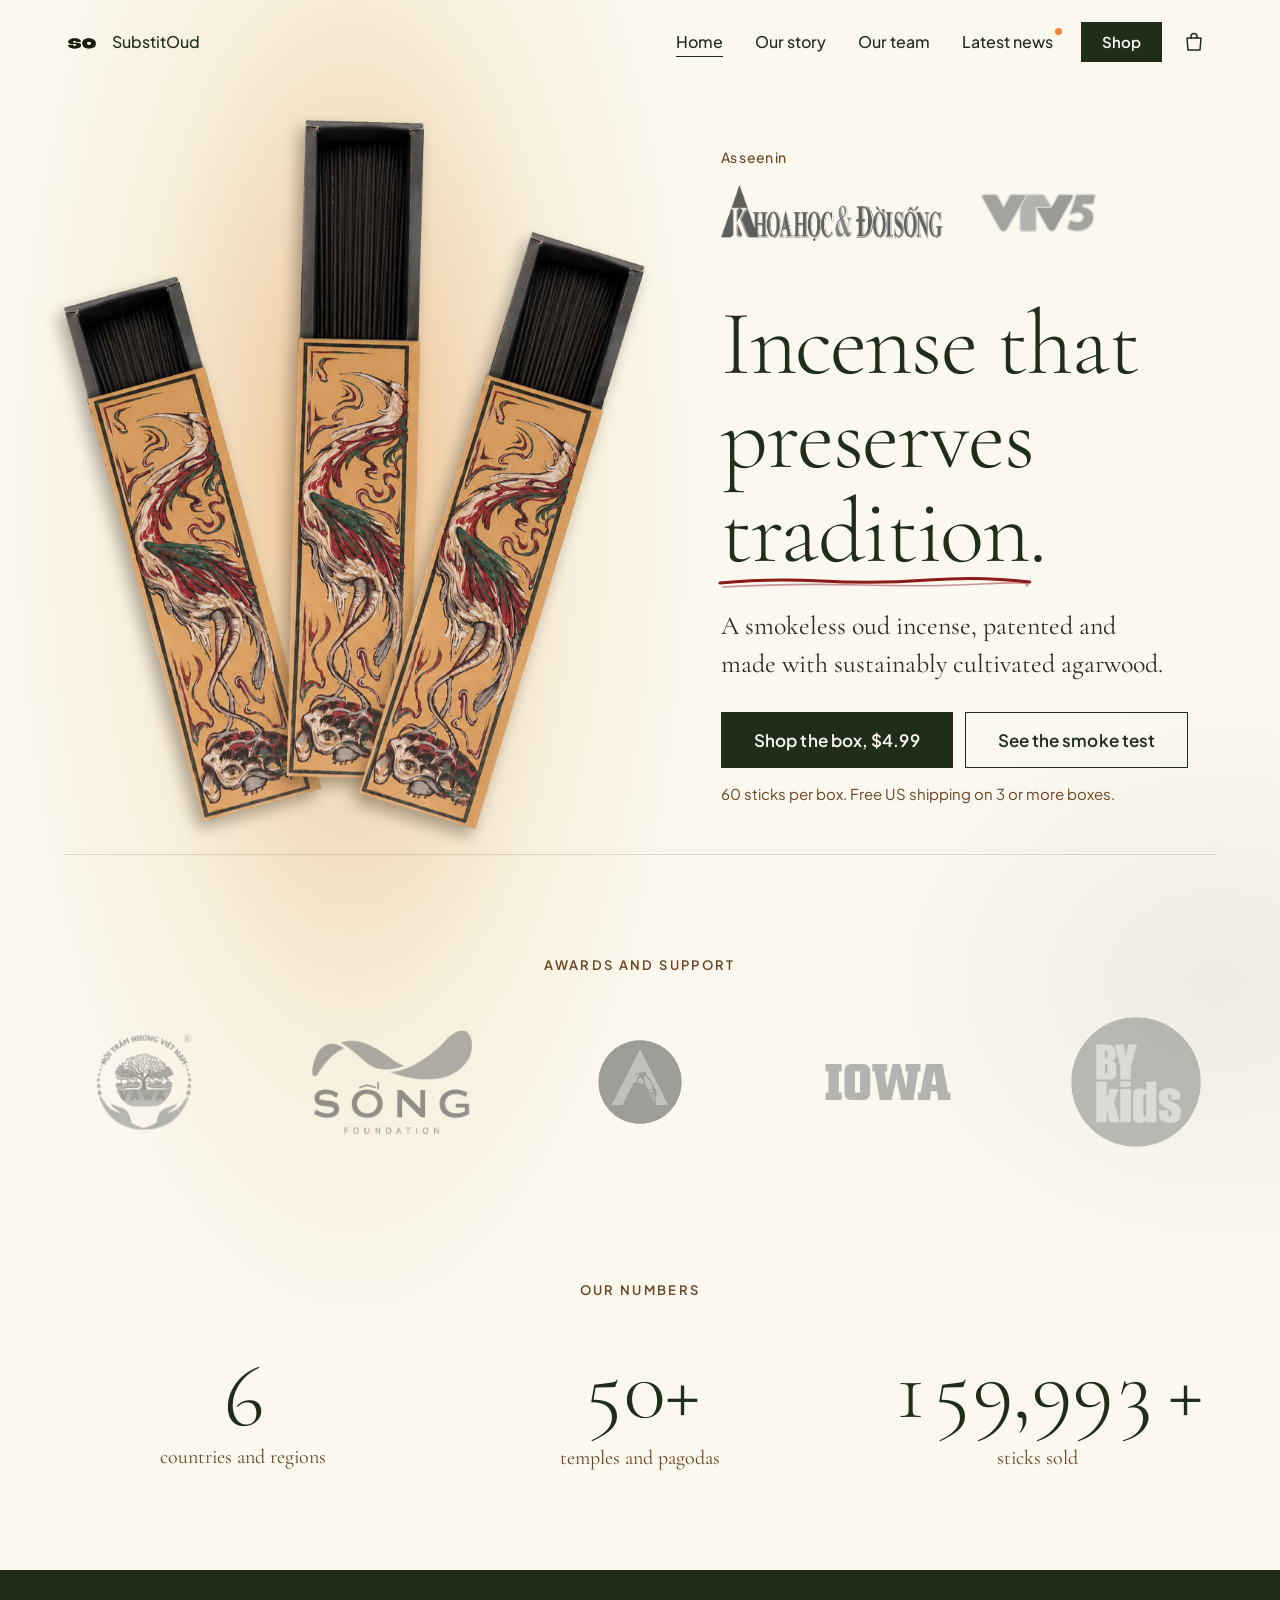
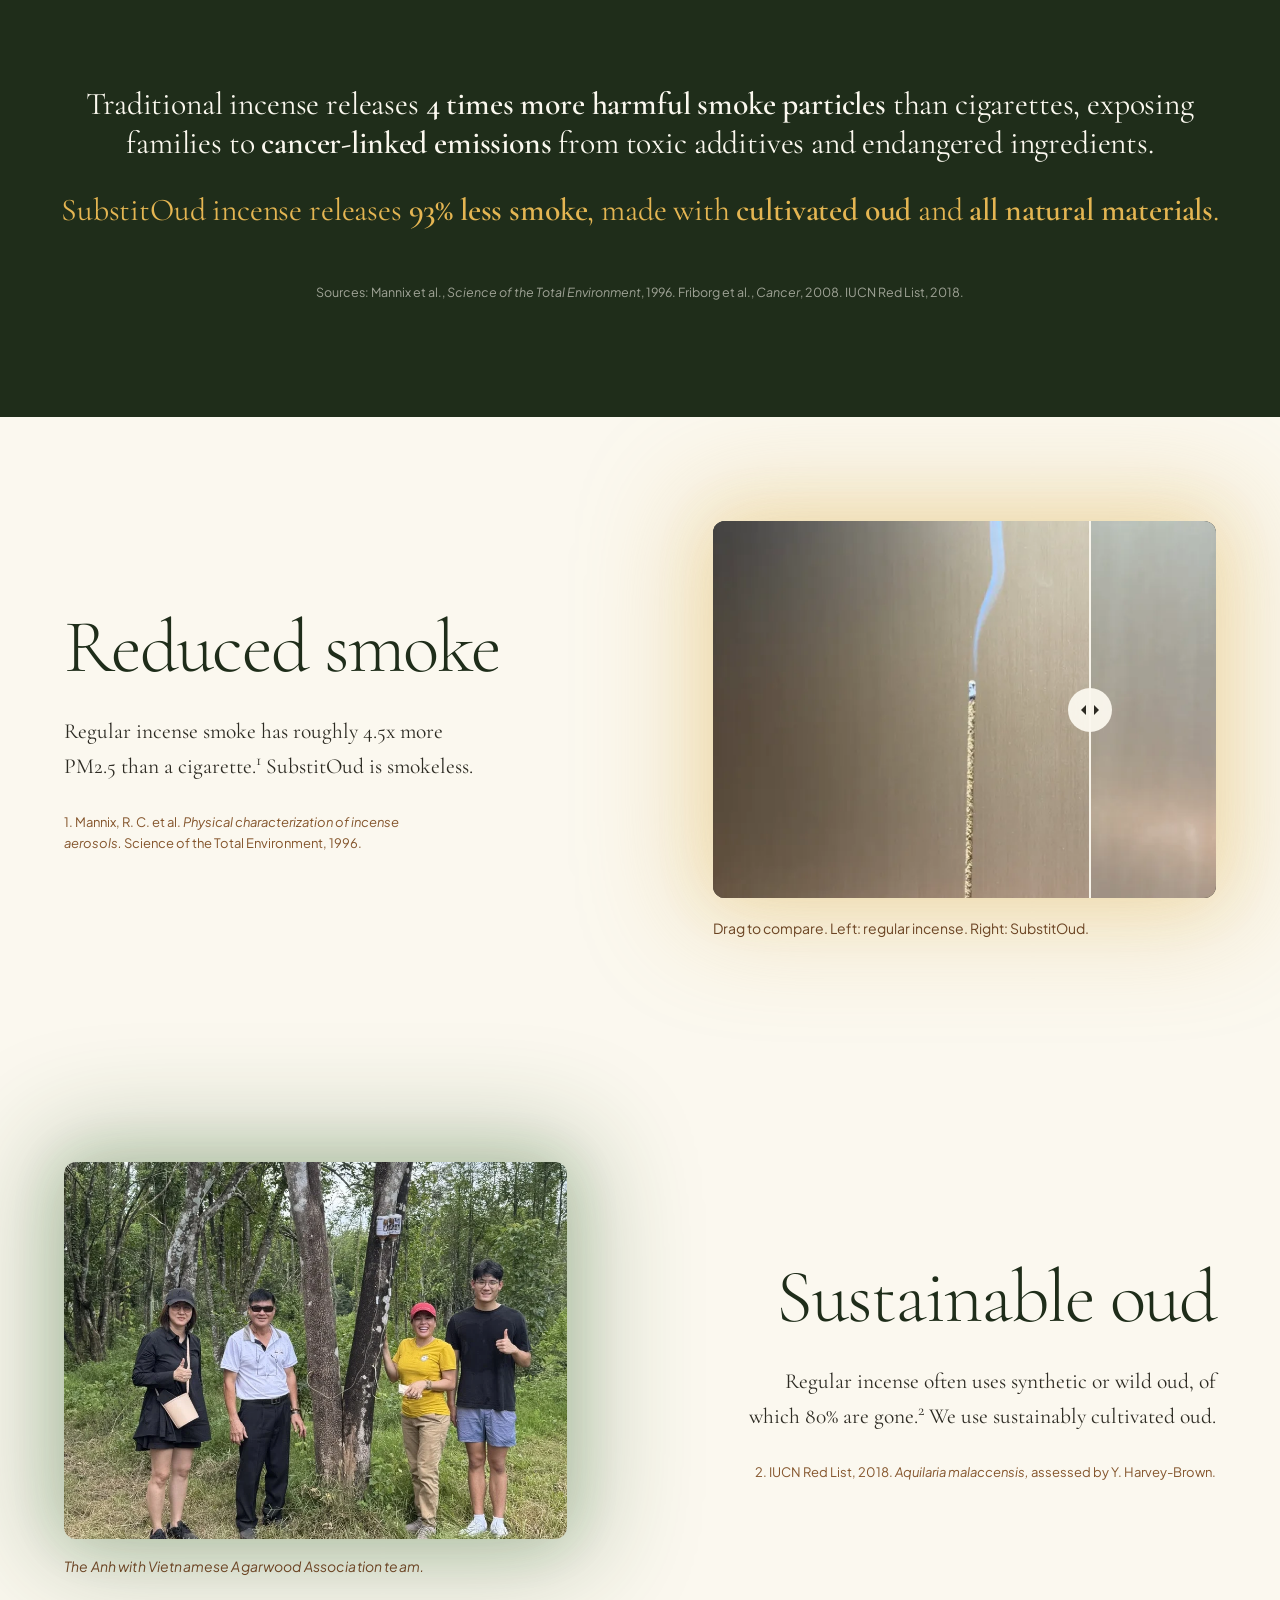
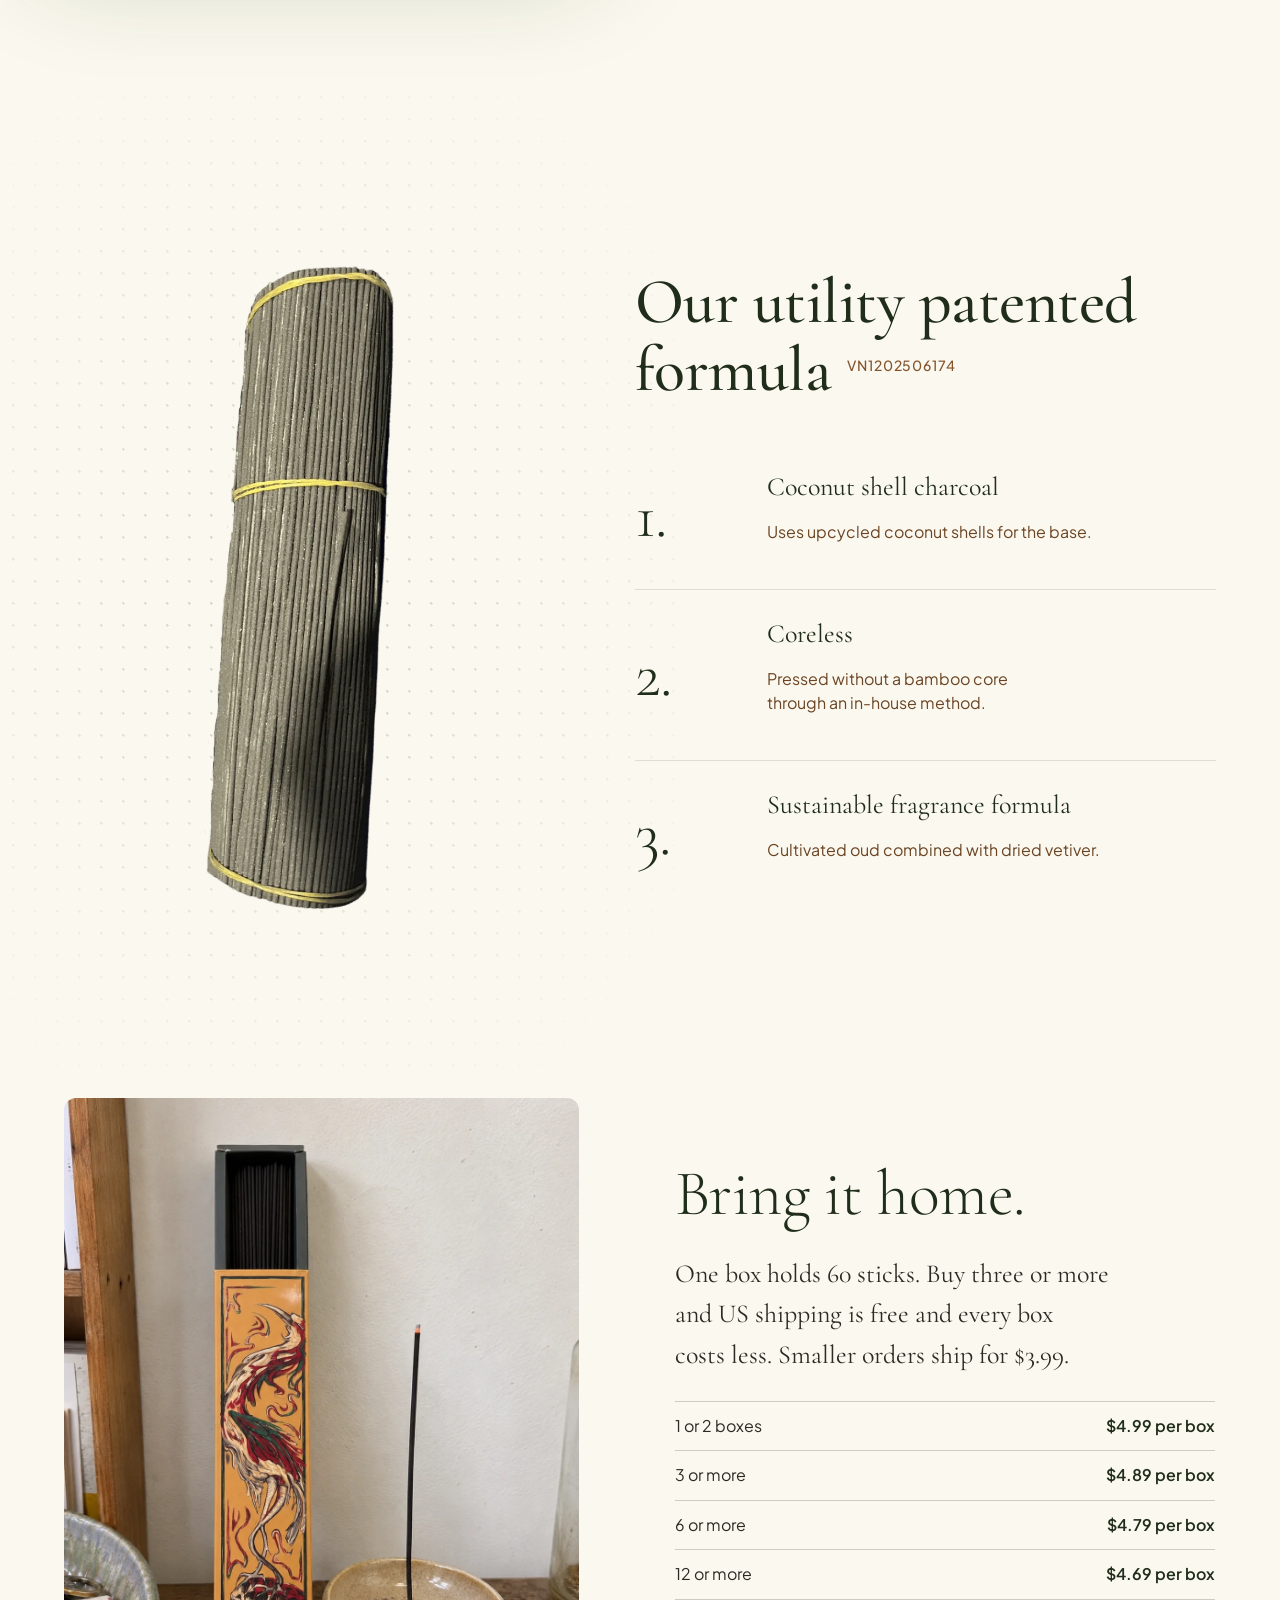
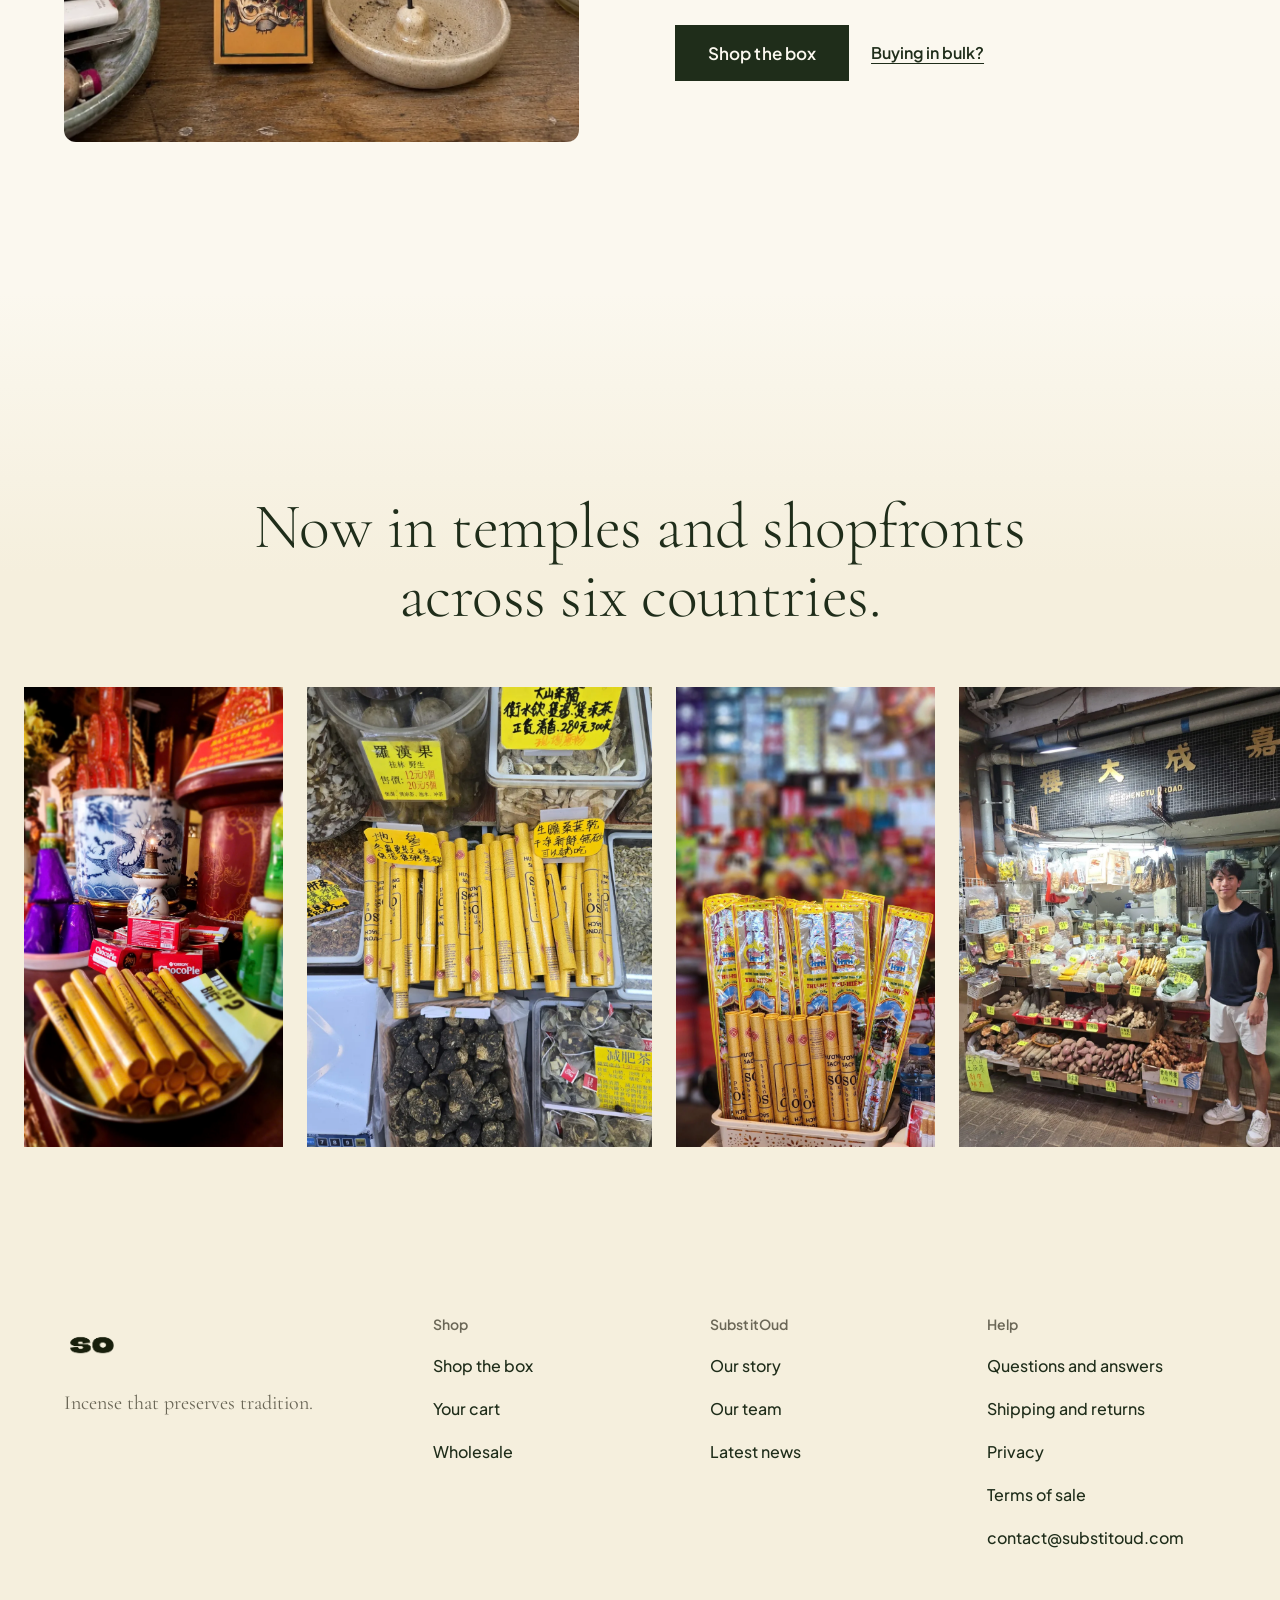
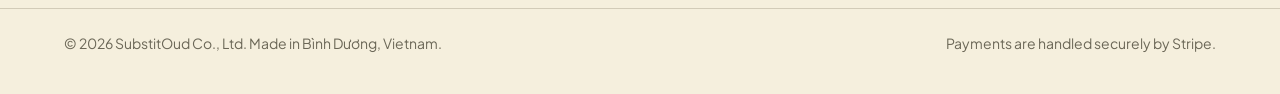
==== index.html @ 088c2e58 "Home: 'Bring it home' back to photo and text, with the new shelf photo Co-Authored-By: Claude Fable " ====
<!DOCTYPE html>
<html lang="en">
<head>
  <meta charset="UTF-8" />
  <meta name="viewport" content="width=device-width, initial-scale=1" />
  <title>SubstitOud</title>
  <meta name="description" content="SubstitOud is a patented and sustainable oud incense." />
  <meta name="theme-color" content="#FBF8EF" />

  <link rel="canonical" href="https://substitoud.com/" />

  <!-- Favicons -->
  <link rel="icon" type="image/svg+xml" href="favicon.svg" />
  <link rel="icon" type="image/png" sizes="96x96" href="favicon-96x96.png" />
  <link rel="shortcut icon" href="favicon.ico" />
  <link rel="apple-touch-icon" sizes="180x180" href="apple-touch-icon.png" />
  <link rel="manifest" href="site.webmanifest" />

  <!-- Open Graph -->
  <meta property="og:type" content="website" />
  <meta property="og:site_name" content="SubstitOud" />
  <meta property="og:url" content="https://substitoud.com/" />
  <meta property="og:title" content="SubstitOud | Incense That Preserves Tradition" />
  <meta property="og:description" content="SubstitOud is a patented and sustainable oud incense." />
  <meta property="og:image" content="https://substitoud.com/store/img/og-home.jpg" />
  <meta property="og:image:width" content="1200" />
  <meta property="og:image:height" content="1200" />
  <meta property="og:image:alt" content="Three SubstitOud incense boxes fanned out, each with its tray of sticks pulled out" />
  <meta property="og:locale" content="en_US" />

  <!-- Twitter -->
  <meta name="twitter:card" content="summary_large_image" />
  <meta name="twitter:title" content="SubstitOud | Incense That Preserves Tradition" />
  <meta name="twitter:description" content="SubstitOud is a patented and sustainable oud incense." />
  <meta name="twitter:image" content="https://substitoud.com/store/img/og-home.jpg" />
  <meta name="twitter:image:alt" content="Three SubstitOud incense boxes fanned out, each with its tray of sticks pulled out" />

  <!-- Structured data -->
  <script type="application/ld+json">
  {
    "@context": "https://schema.org",
    "@type": "WebSite",
    "name": "SubstitOud",
    "url": "https://substitoud.com/",
    "description": "SubstitOud is a patented and sustainable oud incense.",
    "inLanguage": "en"
  }
  </script>
  <script type="application/ld+json">
  {
    "@context": "https://schema.org",
    "@type": "Organization",
    "name": "SubstitOud",
    "url": "https://substitoud.com/",
    "logo": "https://substitoud.com/substitoud_logo.png",
    "foundingDate": "2023",
    "founder": {
      "@type": "Person",
      "name": "The-Anh Dao"
    },
    "address": {
      "@type": "PostalAddress",
      "addressCountry": "VN"
    },
    "email": "contact@substitoud.com",
    "description": "SubstitOud is a patented and sustainable oud incense.",
    "employee": [
      { "@type": "Person", "name": "The-Anh Dao", "url": "https://substitoud.com/team.html#the-anh-dao" },
      { "@type": "Person", "name": "Karan Verma", "url": "https://substitoud.com/team.html#karan-verma" },
      { "@type": "Person", "name": "Tim Kasian", "url": "https://substitoud.com/team.html#tim-kasian" },
      { "@type": "Person", "name": "Jonathan So", "url": "https://substitoud.com/team.html#jonathan-so" },
      { "@type": "Person", "name": "Rex Tsang", "url": "https://substitoud.com/team.html#rex-tsang" }
    ],
    "sameAs": [
      "https://khoahocdoisong.vn/hoc-sinh-viet-dua-huong-sach-chinh-phuc-dau-truong-quoc-te-post2149046133.html"
    ]
  }
  </script>
  <script type="application/ld+json">
  {
    "@context": "https://schema.org",
    "@type": "Product",
    "name": "SubstitOud Incense",
    "description": "Smokeless, utility-patented oud incense, hand-pressed in Bình Dương and Sapa, Vietnam. Made with cultivated oud and coconut shell charcoal.",
    "brand": { "@type": "Brand", "name": "SubstitOud" },
    "image": "https://substitoud.com/store/img/box-on-shelf.jpg",
    "manufacturer": { "@type": "Organization", "name": "SubstitOud" },
    "countryOfOrigin": "VN",
    "category": "Incense",
    "offers": {
      "@type": "AggregateOffer",
      "priceCurrency": "USD",
      "lowPrice": "4.69",
      "highPrice": "4.99",
      "offerCount": 4,
      "availability": "https://schema.org/InStock",
      "url": "https://substitoud.com/shop.html"
    }
  }
  </script>

  <link rel="preconnect" href="https://fonts.googleapis.com" />
  <link rel="preconnect" href="https://fonts.gstatic.com" crossorigin />
  <link rel="preload" as="image" href="store/img/boxes-fan.webp" fetchpriority="high" />
  <link href="https://fonts.googleapis.com/css2?family=Cormorant+Garamond:ital,wght@0,300;0,400;0,500;0,600;1,300;1,400&family=Plus+Jakarta+Sans:wght@400;500;600&display=swap" rel="stylesheet" />

  <style>
    :root {
      --bg: #FBF8EF;
      --bg-warm: #F5EFDD;
      --green-dark: #1F2D1A;
      --text: #2C2A22;
      --text-muted: #6B6757;
      --text-faint: #8E8970;
      --accent-yellow: #C9A24A;
      --accent-orange: #E8883A;
      --serif: "Cormorant Garamond", Georgia, "Times New Roman", serif;
      --sans: "Plus Jakarta Sans", -apple-system, BlinkMacSystemFont, "Inter", "Helvetica Neue", Arial, sans-serif;
    }

    *, *::before, *::after { box-sizing: border-box; }
    html, body { margin: 0; padding: 0; }
    html { background: var(--bg); }
    /* Stop stray decorative bleed from panning the page sideways on iOS.
       overflow-x:hidden on body alone does not hold there; clip on html does. */
    html, body { overflow-x: hidden; overflow-x: clip; }

    body {
      background: var(--bg);
      color: var(--text);
      font-family: var(--serif);
      font-weight: 400;
      font-size: 20px;
      line-height: 1.65;
      -webkit-font-smoothing: antialiased;
      -moz-osx-font-smoothing: grayscale;
      overflow-x: hidden;
    }

    img { max-width: 100%; display: block; }
    a { color: inherit; text-decoration: none; }

    /* Type roles */
    .label {
      font-family: var(--sans);
      font-size: 14px;
      font-weight: 500;
      letter-spacing: 0.01em;
      text-transform: none;
      color: var(--text-muted);
    }
    .label-caps {
      font-family: var(--sans);
      font-size: 13px;
      font-weight: 600;
      letter-spacing: 0.18em;
      text-transform: uppercase;
      color: var(--text-muted);
    }
    .h1 {
      font-weight: 300;
      font-size: 92px;
      line-height: 1.02;
      letter-spacing: -0.015em;
      margin: 0;
      color: var(--green-dark);
    }
    .stat-num {
      font-weight: 300;
      font-size: 132px;
      line-height: 0.95;
      letter-spacing: -0.025em;
      display: block;
      color: var(--green-dark);
    }
    .stat-num-half {
      font-weight: 300;
      font-size: 66px;
      line-height: 1.0;
      letter-spacing: -0.02em;
      display: block;
      color: var(--green-dark);
    }
    .h2 {
      font-weight: 300;
      font-size: 64px;
      line-height: 1.08;
      letter-spacing: -0.008em;
      margin: 0;
      color: var(--green-dark);
    }
    .body-large {
      font-size: 26px;
      line-height: 1.55;
      color: var(--text);
      font-weight: 400;
    }
    .caption {
      font-family: var(--sans);
      font-size: 14px;
      line-height: 1.55;
      color: var(--text-muted);
      font-weight: 400;
    }
    .photo-caption {
      font-family: var(--sans);
      font-size: 14px;
      font-style: italic;
      color: var(--text-muted);
      margin-top: 16px;
      letter-spacing: 0.01em;
    }
    .section-rule {
      border: 0;
      height: 0.5px;
      background: rgba(110, 100, 80, 0.22);
      max-width: 1280px;
      margin: 0 auto;
      width: calc(100% - 128px);
    }
    .patent-code {
      display: inline-block;
      margin-left: 16px;
      font-family: var(--sans);
      font-size: 14px;
      font-weight: 500;
      letter-spacing: 0.06em;
      color: var(--text-faint);
      text-transform: uppercase;
      vertical-align: middle;
      transform: translateY(-12px);
      transition: color 0.3s ease, letter-spacing 0.4s cubic-bezier(0.2, 0.6, 0.2, 1);
    }
    .patent-code:hover {
      color: var(--text-muted);
      font-weight: 600;
      letter-spacing: 0.10em;
    }
    @media (max-width: 720px) {
      .patent-code { font-size: 12px; margin-left: 8px; transform: translateY(-6px); }
    }
    .footnote {
      font-family: var(--sans);
      font-size: 13px;
      color: var(--text-faint);
      line-height: 1.6;
    }

    /* Scroll reveal */
    .reveal {
      opacity: 0;
      transform: translateY(28px);
      transition: opacity 0.9s cubic-bezier(0.2, 0.65, 0.2, 1),
                  transform 0.9s cubic-bezier(0.2, 0.65, 0.2, 1);
      will-change: opacity, transform;
    }
    .reveal.is-visible { opacity: 1; transform: translateY(0); }
    .reveal-d1 { transition-delay: 0.08s; }
    .reveal-d2 { transition-delay: 0.16s; }
    .reveal-d3 { transition-delay: 0.24s; }
    .reveal-d4 { transition-delay: 0.32s; }
    @media (prefers-reduced-motion: reduce) {
      .reveal { opacity: 1; transform: none; transition: none; }
    }

    /* Hand-drawn underline (notebook style) */
    .underlined-word {
      position: relative;
      display: inline-block;
      white-space: nowrap;
    }
    .hand-underline {
      position: absolute;
      left: -6px;
      right: -6px;
      bottom: -14px;
      width: calc(100% + 12px);
      height: 18px;
      color: #8B1A1A;
      pointer-events: none;
    }
    .hand-underline path {
      fill: none;
      stroke: currentColor;
      stroke-linecap: round;
      stroke-dasharray: 240;
      stroke-dashoffset: 240;
    }
    .hand-underline path.p1 { stroke-width: 3; }
    .hand-underline path.p2 { stroke-width: 1.6; opacity: 0.45; }
    .underlined-word.is-drawn .hand-underline path.p1 {
      animation: draw-line 1.1s cubic-bezier(0.45, 0, 0.2, 1) 0.6s forwards;
    }
    .underlined-word.is-drawn .hand-underline path.p2 {
      animation: draw-line 1.0s cubic-bezier(0.45, 0, 0.2, 1) 1.4s forwards;
    }
    @keyframes draw-line {
      to { stroke-dashoffset: 0; }
    }

    /* Section base — 140px padding top and bottom = 280px gap between sections */
    .full-vh {
      min-height: 100vh;
      overflow-x: clip;   /* contains the methodology dot halo */
      padding: 140px 0;
      display: flex;
      flex-direction: column;
      justify-content: center;
    }

    /* TOP NAVIGATION — Cluely-style, dark green */
    .site-nav {
      position: relative;
      z-index: 5;
      display: flex;
      align-items: center;
      justify-content: space-between;
      padding: 28px 64px;
      max-width: 1480px;
      margin: 0 auto;
      width: 100%;
    }
    .nav-logo {
      display: inline-flex;
      align-items: center;
      gap: 12px;
    }
    .nav-logo img {
      height: 36px;
      width: auto;
    }
    .nav-wordmark {
      font-family: var(--sans);
      font-size: 16px;
      font-weight: 500;
      color: var(--green-dark);
      letter-spacing: 0.005em;
      line-height: 1;
    }
    .nav-links {
      display: flex;
      align-items: center;
      gap: 36px;
    }
    .nav-link {
      font-family: var(--sans);
      font-size: 16px;
      font-weight: 500;
      color: var(--green-dark);
      letter-spacing: 0.005em;
      transition: letter-spacing 0.4s cubic-bezier(0.2, 0.6, 0.2, 1);
    }
    .nav-link:hover {
      font-weight: 600;
      letter-spacing: 0.06em;
    }

    /* HERO BLOCK — nav + hero + sponsor strip in one 100vh unit */
    .hero-block {
      position: relative;
      overflow-x: clip;   /* contains the two glow pseudo-elements */
      min-height: 100vh;
      display: flex;
      flex-direction: column;
    }
    .hero-block::before {
      /* Orange glow centered on the incense picture */
      content: "";
      position: absolute;
      top: 0;
      left: 0;
      width: 55%;
      height: 110%;
      background: radial-gradient(ellipse at 50% 37%,
        rgba(232, 138, 47, 0.55) 0%,
        rgba(217, 138, 47, 0.30) 22%,
        rgba(217, 178, 90, 0.12) 45%,
        transparent 72%);
      pointer-events: none;
      z-index: 0;
    }
    .hero-block::after {
      content: "";
      position: absolute;
      right: -10%;
      bottom: -10%;
      width: 50%;
      height: 60%;
      background: radial-gradient(ellipse at 70% 50%, rgba(31, 45, 26, 0.06) 0%, transparent 55%);
      pointer-events: none;
      z-index: 0;
    }

    .hero {
      position: relative;
      z-index: 1;
      flex: 1;
      display: grid;
      grid-template-columns: 1.2fr 1fr;
      align-items: start;
      gap: 64px;
      padding: 24px 64px 0;
      max-width: 1480px;
      width: 100%;
      margin: 0 auto;
    }

    .hero-product {
      position: relative;
      height: 100%;
      min-height: 540px;
      margin-left: -64px;
      display: flex;
      align-items: flex-start;
      justify-content: center;
    }
    .hero-product img {
      width: 100%;
      height: 100%;
      max-height: 88vh;
      object-fit: contain;
      object-position: top center;
      margin-top: -40px;
    }

    .hero-text { padding: 24px 0; position: relative; z-index: 1; }
    .hero-press {
      display: flex;
      align-items: center;
      gap: 36px;
      flex-wrap: wrap;
      margin: 16px 0 56px;
    }
    .press-logo { display: inline-flex; align-items: center; }
    .press-logo img {
      height: 56px;
      width: auto;
      filter: grayscale(1) contrast(0.55) brightness(0.6);
      opacity: 0.78;
      transition: opacity 0.3s ease, filter 0.3s ease, transform 0.3s ease;
    }
    .press-logo:hover img {
      opacity: 1;
      filter: grayscale(1) contrast(0.85) brightness(0.4);
      transform: scale(1.05);
    }
    .press-logo:active img {
      transform: scale(0.98);
      transition-duration: 0.1s;
    }
    .press-logo--vtv5 img {
      height: 44px;
      filter: grayscale(1) contrast(0.42) brightness(1.08);
      opacity: 0.58;
    }
    .press-logo--vtv5:hover img {
      filter: grayscale(1) contrast(0.6) brightness(0.85);
      opacity: 0.8;
    }

    /* SPONSOR strip */
    .sponsors-block {
      position: relative;
      z-index: 1;
      flex-shrink: 0;
      padding: 88px 0 80px;
    }
    .sponsors-head {
      text-align: center;
      margin-bottom: 40px;
    }
    .sponsor-track {
      max-width: 1320px;
      margin: 0 auto;
      padding: 0 64px;
      display: flex;
      align-items: center;
      justify-content: space-between;
      gap: 88px;
    }
    .sponsor-logo {
      flex: 1;
      display: flex;
      align-items: center;
      justify-content: center;
      min-height: 130px;
      border-radius: 12px;
      /* ~critically damped, response 0.4s — Apple's "move/reposition" feel */
      transition: transform 0.4s cubic-bezier(0.2, 0.6, 0.2, 1);
    }
    .sponsor-logo:hover { transform: translateY(-4px); }
    /* Feedback on press-down, not on release. Fast enough to feel like contact. */
    .sponsor-logo:active {
      transform: translateY(-2px) scale(0.97);
      transition-duration: 0.1s;
    }
    .sponsor-logo img {
      max-height: 130px;
      max-width: 100%;
      width: auto;
      object-fit: contain;
      /* filter held constant; only opacity + transform animate (compositor-only) */
      filter: grayscale(1) contrast(0.55) brightness(0.75);
      opacity: 0.56;
      transition: opacity 0.4s ease, transform 0.4s cubic-bezier(0.2, 0.6, 0.2, 1);
    }
    .sponsor-logo:hover img {
      opacity: 0.95;
      transform: scale(1.04);
    }
    .sponsor-logo:active img { opacity: 1; }

    /* solid-fill marks need a lighter hand than the line-art wordmarks */
    .sponsor-logo--mark img {
      filter: grayscale(1) contrast(0.32) brightness(1.1);
      opacity: 0.4;
    }
    .sponsor-logo--mark:hover img { opacity: 0.8; }
    .sponsor-logo--mark:active img { opacity: 0.9; }

    /* Keyboard route must be as legible as the pointer route */
    .sponsor-logo:focus-visible,
    .press-logo:focus-visible {
      outline: 2px solid var(--green-dark);
      outline-offset: 8px;
      border-radius: 12px;
    }
    .sponsor-logo:focus-visible img { opacity: 0.95; }
    .press-logo:focus-visible img { opacity: 1; }

    .sponsor-marquee {
      display: none;
      overflow: hidden;
      white-space: nowrap;
      -webkit-mask-image: linear-gradient(90deg, transparent 0, #000 8%, #000 92%, transparent 100%);
      mask-image: linear-gradient(90deg, transparent 0, #000 8%, #000 92%, transparent 100%);
    }
    .sponsor-marquee-track {
      display: inline-flex;
      align-items: center;
      gap: 80px;
      animation: marquee 40s linear infinite;
      padding-right: 80px;
      will-change: transform;
    }
    /* A moving thing stops when you reach for it */
    .sponsor-marquee:hover .sponsor-marquee-track,
    .sponsor-marquee:active .sponsor-marquee-track,
    .sponsor-marquee:focus-within .sponsor-marquee-track { animation-play-state: paused; }
    .sponsor-marquee-track > * { flex: 0 0 auto; }
    .sponsor-marquee-track img {
      max-height: 64px;
      width: auto;
      filter: grayscale(1) contrast(0.5) brightness(0.7);
      opacity: 0.78;
    }
    .sponsor-marquee-track img.marquee-mark {
      filter: grayscale(1) contrast(0.3) brightness(1.25);
      opacity: 0.6;
    }
    @keyframes marquee {
      from { transform: translateX(0); }
      to { transform: translateX(-50%); }
    }

    /* BY THE NUMBERS — reach strip, sits directly under Awards and Support */
    .metrics-block {
      position: relative;
      z-index: 2;
      padding: 40px 0 88px;
    }
    .metrics-head {
      text-align: center;
      margin-bottom: 44px;
    }
    .metrics-inner {
      max-width: 1280px;
      margin: 0 auto;
      padding: 0 64px;
      display: grid;
      grid-template-columns: repeat(3, 1fr);
      gap: 40px;
      align-items: start;
    }
    .metric {
      position: relative;
      text-align: center;
    }
    .metric-figure {
      font-family: var(--serif);
      font-weight: 300;
      /* Scales with the column so "160,000+" never wraps to a second line */
      font-size: clamp(54px, 7vw, 88px);
      white-space: nowrap;
      line-height: 1;
      letter-spacing: -0.022em;
      color: var(--green-dark);
      display: block;
      margin: 0;
      font-variant-numeric: tabular-nums;
    }
    /* min-width is set from the final value by script, so counting cannot reflow the row */
    .metric-count { display: inline-block; text-align: center; }
    .metric-caption {
      font-family: var(--serif);
      font-size: 20px;
      line-height: 1.35;
      color: var(--text-muted);
      margin: 12px 0 0;
    }

    /* The countries figure opens the list of countries */
    .metric-toggle {
      display: block;
      width: 100%;
      margin: 0;
      padding: 8px 0;
      background: none;
      border: 0;
      border-radius: 14px;
      font: inherit;
      color: inherit;
      cursor: pointer;
      -webkit-tap-highlight-color: transparent;
      transition: transform 0.4s cubic-bezier(0.2, 0.6, 0.2, 1);
    }
    .metric-toggle:hover { transform: translateY(-4px); }
    .metric-toggle:active { transform: translateY(-2px) scale(0.98); transition-duration: 0.1s; }
    .metric-toggle:focus-visible { outline: 2px solid var(--green-dark); outline-offset: 4px; }
    .metric-pop {
      position: absolute;
      left: 50%;
      top: calc(100% + 10px);
      transform: translate(-50%, 6px);
      opacity: 0;
      visibility: hidden;
      z-index: 6;
      min-width: 260px;
      padding: 20px 26px;
      background: var(--bg-warm);
      border: 0.5px solid rgba(110, 100, 80, 0.3);
      border-radius: 16px;
      box-shadow: 0 14px 34px rgba(40, 35, 20, 0.12);
      transition: opacity 0.28s ease, transform 0.28s cubic-bezier(0.2, 0.6, 0.2, 1), visibility 0.28s;
    }
    .metric--countries:hover .metric-pop,
    .metric--countries:focus-within .metric-pop,
    .metric--countries.is-open .metric-pop {
      opacity: 1;
      visibility: visible;
      transform: translate(-50%, 0);
    }
    .metric-pop-list {
      list-style: none;
      margin: 0;
      padding: 0;
      display: grid;
      grid-template-columns: repeat(2, auto);
      gap: 8px 28px;
      justify-content: center;
      font-family: var(--serif);
      font-size: 19px;
      line-height: 1.3;
      color: var(--text);
      text-align: left;
      white-space: nowrap;
    }

    @media (max-width: 1024px) {
      /* 160,000+ has to fit one third of the row, so the figures come down with it */
      .metrics-inner { padding: 0 48px; gap: 24px; grid-template-columns: repeat(3, minmax(0, 1fr)); }
      .metric-caption { font-size: 17px; }
    }

    @media (max-width: 720px) {
      .metrics-block { padding: 24px 0 56px; }
      .metrics-head { margin-bottom: 28px; }
      .metrics-inner {
        grid-template-columns: 1fr;
        gap: 44px;
        padding: 0 24px;
      }
      .metric-figure { font-size: 72px; }
      .metric-pop { min-width: 0; width: 100%; max-width: 300px; }
    }

    @media (prefers-reduced-motion: reduce) {
      .metric-toggle { transition: none; }
      .metric-toggle:hover, .metric-toggle:active { transform: none; }
      .metric-pop { transition: opacity 0.01s linear; }
    }

    /* PITCH VIDEO */
    .video-block {
      max-width: 1200px;
      margin: 0 auto;
      padding: 0 64px;
      width: 100%;
    }
    .video-title {
      margin-bottom: 48px;
      text-align: center;
    }
    .video-frame {
      position: relative;
      width: 100%;
      aspect-ratio: 16 / 9;
      background: #1a1a17;
      overflow: hidden;
    }
    .video-frame iframe {
      position: absolute;
      inset: 0;
      width: 100%;
      height: 100%;
      border: 0;
    }
    .video-caption {
      margin-top: 20px;
      text-align: center;
    }

    /* SMOKELESS */
    .smokeless-inner {
      max-width: 1280px;
      margin: 0 auto;
      padding: 0 64px;
      width: 100%;
    }
    .smokeless-grid {
      display: grid;
      grid-template-columns: 1fr 1.1fr;
      gap: 96px;
      align-items: center;
    }
    .smokeless-text { max-width: 540px; }
    .smokeless-text > * + * { margin-top: 28px; }

    .slider-frame {
      position: relative;
      width: 100%;
      aspect-ratio: 4 / 3;
      background: #1a1a17;
      overflow: hidden;
      border-radius: 12px;
      user-select: none;
      touch-action: none;
      box-shadow:
        0 0 110px 24px rgba(217, 178, 90, 0.38),
        0 0 60px 0 rgba(232, 195, 110, 0.26);
    }
    .slider-side {
      position: absolute;
      inset: 0;
      width: 100%;
      height: 100%;
      object-fit: cover;
      display: block;
    }
    .slider-side.is-before {
      clip-path: inset(0 25% 0 0);
      will-change: clip-path;
    }
    .slider-handle {
      position: absolute;
      top: 0; bottom: 0;
      width: 2px;
      background: rgba(251,248,239,0.95);
      left: 75%;
      transform: translateX(-50%);
      cursor: ew-resize;
      z-index: 5;
    }
    .slider-handle::before {
      content: "";
      position: absolute;
      top: 50%;
      left: 50%;
      transform: translate(-50%, -50%);
      width: 44px;
      height: 44px;
      border-radius: 50%;
      background: rgba(251,248,239,0.95);
      transition: transform 0.25s ease, background 0.25s ease;
    }
    .slider-frame:hover .slider-handle::before {
      transform: translate(-50%, -50%) scale(1.12);
      background: rgba(251,248,239,1);
    }
    .slider-handle .arrows {
      position: absolute;
      top: 50%;
      left: 50%;
      transform: translate(-50%, -50%);
      width: 18px;
      height: 10px;
      display: flex;
      justify-content: space-between;
      align-items: center;
      z-index: 1;
    }
    .slider-handle .arrows span {
      width: 0; height: 0;
      border-top: 5px solid transparent;
      border-bottom: 5px solid transparent;
    }
    .slider-handle .arrows span:first-child { border-right: 5px solid var(--text); }
    .slider-handle .arrows span:last-child { border-left: 5px solid var(--text); }
    .slider-caption-row {
      margin-top: 20px;
      text-align: left;
    }

    /* SUSTAINABLE — mirror of smokeless, photo left, text right-aligned */
    .sustainable-inner {
      max-width: 1280px;
      margin: 0 auto;
      padding: 0 64px;
      width: 100%;
    }
    .sustainable-grid {
      display: grid;
      grid-template-columns: 1.1fr 1fr;
      gap: 96px;
      align-items: center;
    }
    .sustainable-photo-wrap {
      width: 100%;
    }
    .sustainable-photo {
      width: 100%;
      aspect-ratio: 4 / 3;
      overflow: hidden;
      border-radius: 12px;
      box-shadow:
        0 0 110px 25px rgba(31, 80, 26, 0.28),
        0 0 60px 0 rgba(45, 110, 40, 0.20);
    }
    .sustainable-photo img {
      width: 100%;
      height: 100%;
      object-fit: cover;
    }
    .sustainable-text {
      max-width: 540px;
      margin-left: auto;
      text-align: right;
    }
    .sustainable-text > * + * { margin-top: 28px; }

    /* METHODOLOGY — Cluely-style: bundle photo left, big numbers right */
    .methodology-inner {
      max-width: 1280px;
      margin: 0 auto;
      padding: 0 64px;
      width: 100%;
    }
    .methodology-grid {
      display: grid;
      grid-template-columns: 0.9fr 1.1fr;
      gap: 96px;
      align-items: center;
    }
    .methodology-photo {
      width: 100%;
      max-height: 78vh;
      display: flex;
      align-items: center;
      justify-content: center;
      position: relative;
    }
    .methodology-photo::before {
      content: "";
      position: absolute;
      inset: -140px;
      background-image: radial-gradient(circle at 1.2px 1.2px, rgba(80, 75, 60, 0.18) 1.4px, transparent 1.4px);
      background-size: 22px 22px;
      -webkit-mask-image: radial-gradient(ellipse at center, black 18%, rgba(0,0,0,0.55) 50%, transparent 88%);
      mask-image: radial-gradient(ellipse at center, black 18%, rgba(0,0,0,0.55) 50%, transparent 88%);
      pointer-events: none;
      z-index: 0;
    }
    .methodology-photo img {
      max-width: 100%;
      max-height: 78vh;
      width: auto;
      height: auto;
      object-fit: contain;
      position: relative;
      z-index: 1;
    }
    .methodology-head {
      margin-bottom: 40px;
    }
    .method-list { padding: 0; margin: 0; list-style: none; }
    .method-row {
      display: grid;
      grid-template-columns: 100px 1fr;
      gap: 32px;
      align-items: center;
      padding: 28px 0;
    }
    .method-row + .method-row {
      border-top: 0.5px solid rgba(110, 100, 80, 0.18);
    }
    .method-num {
      font-family: var(--serif);
      font-weight: 300;
      font-size: 64px;
      line-height: 1;
      letter-spacing: -0.02em;
      color: var(--green-dark);
    }
    .method-title {
      font-family: var(--serif);
      font-size: 26px;
      font-weight: 400;
      line-height: 1.25;
      margin: 0 0 6px;
      color: var(--green-dark);
    }
    .method-desc {
      font-family: var(--sans);
      font-size: 16px;
      color: var(--text-muted);
      line-height: 1.55;
    }
    .method-attr {
      font-family: var(--serif);
      font-style: italic;
      color: var(--text-muted);
      font-size: 18px;
      margin-top: 32px;
    }

    /* GALLERY — its own warm-cream block with a top transition gradient */
    .gallery {
      background-color: var(--bg-warm);
      background-image: linear-gradient(180deg, var(--bg) 0%, var(--bg-warm) 280px);
      background-repeat: no-repeat;
      background-position: top;
      padding: 200px 0 96px;
      overflow: hidden;
      position: relative;
    }
    .gallery-head {
      max-width: 1200px;
      margin: 0 auto 56px;
      padding: 0 64px;
      text-align: center;
    }
    .gallery-track {
      display: flex;
      gap: 24px;
      animation: gallery-scroll 90s linear infinite;
      padding-left: 24px;
      will-change: transform;
    }
    .gallery-track:hover { animation-play-state: paused; }
    .gallery-item {
      flex: 0 0 auto;
      height: 460px;
      transition: transform 0.5s cubic-bezier(0.2, 0.6, 0.2, 1);
    }
    .gallery-item:hover { transform: translateY(-10px); }
    .gallery-item img {
      height: 100%;
      width: auto;
      object-fit: cover;
      display: block;
      transition: filter 0.5s ease;
    }
    .gallery-track:hover .gallery-item:not(:hover) img { filter: brightness(0.85); }
    @keyframes gallery-scroll {
      from { transform: translateX(0); }
      to { transform: translateX(-50%); }
    }

    /* FOOTER — warm-cream, bigger logo + email */
    footer {
      background-color: var(--bg-warm);
      padding: 64px 0 80px;
    }
    .footer-inner {
      max-width: 1280px;
      margin: 0 auto;
      padding: 0 64px;
      display: flex;
      align-items: center;
      justify-content: space-between;
      gap: 32px;
      flex-wrap: wrap;
    }
    .footer-logo img {
      height: 60px;
      width: auto;
    }
    .footer-nav {
      display: flex;
      flex-direction: row;
      gap: 32px;
      align-items: center;
      font-family: var(--sans);
      font-size: 16px;
      font-weight: 500;
      color: var(--green-dark);
    }
    .footer-nav a {
      letter-spacing: 0.005em;
      transition: letter-spacing 0.4s cubic-bezier(0.2, 0.6, 0.2, 1);
    }
    .footer-nav a:hover {
      font-weight: 600;
      letter-spacing: 0.06em;
    }
    .footer-bottom {
      max-width: 1280px;
      margin: 32px auto 0;
      padding: 0 64px;
      display: flex;
      justify-content: flex-end;
    }
    .footer-email {
      font-family: var(--sans);
      font-size: 15px;
      font-weight: 400;
      color: var(--text-muted);
      letter-spacing: 0.005em;
      transition: color 0.3s ease, letter-spacing 0.4s cubic-bezier(0.2, 0.6, 0.2, 1);
    }
    .footer-email:hover {
      color: var(--text);
      font-weight: 500;
      letter-spacing: 0.04em;
    }

    /* RESPONSIVE */
    @media (max-width: 1180px) {
      .h1 { font-size: 76px; }
      .stat-num { font-size: 104px; }
      .stat-num-half { font-size: 56px; }
      .full-vh { padding: 112px 0; }
      .hero { gap: 48px; padding: 0 48px; }
      .site-nav { padding: 24px 48px; }
      .hero-product { margin-left: -48px; }
      .video-block, .smokeless-inner, .sustainable-inner, .methodology-inner, .footer-inner, .gallery-head, .sponsor-track { padding-left: 48px; padding-right: 48px; }
      .smokeless-grid, .sustainable-grid, .methodology-grid { gap: 56px; }
      .sponsor-track { gap: 56px; }
      .sponsor-logo img { max-height: 80px; }
      .gallery-item { height: 380px; }
      .method-row { grid-template-columns: 80px 1fr; }
      .method-num { font-size: 56px; }
    }

    @media (max-width: 720px) {
      body { font-size: 18px; line-height: 1.65; }
      .h1 { font-size: 48px; line-height: 1.1; }
      .stat-num { font-size: 64px; }
      .stat-num-half { font-size: 40px; }
      .body-large { font-size: 20px; line-height: 1.55; }
      .full-vh { min-height: auto; padding: 80px 0; }
      .hero-block { min-height: 100vh; }

      .site-nav { padding: 16px 24px; }
      .nav-logo img { height: 28px; }
      .nav-link { font-size: 15px; }
      .nav-links { gap: 24px; }

      .video-block, .smokeless-inner, .sustainable-inner, .methodology-inner, .footer-inner, .gallery-head { padding-left: 24px; padding-right: 24px; }

      .hero {
        grid-template-columns: 1fr;
        gap: 24px;
        padding: 24px 24px 0;
      }
      .hero-product {
        height: 50vh;
        min-height: 0;
        margin-left: 0;
        margin-bottom: -8vh;
      }
      .hero-product img { height: 110%; }
      .hero-text { padding: 0; }
      .hero-press { gap: 16px; margin: 12px 0 32px; }
      .press-logo img { height: 40px; }
      .press-logo--vtv5 img { height: 32px; }
      .hero-block::before { left: -50%; width: 200%; height: 50%; top: 0; }

      .sponsors-block { padding: 16px 0 32px; }
      .sponsors-head { margin-bottom: 24px; }
      .sponsor-track { display: none; }
      .sponsor-marquee { display: block; }

      .smokeless-grid, .sustainable-grid, .methodology-grid {
        grid-template-columns: 1fr;
        gap: 40px;
      }
      .smokeless-text, .sustainable-text { max-width: 100%; margin-left: 0; text-align: left; }
      .slider-caption-row { text-align: center; }

      .methodology-photo img { max-height: 50vh; }
      .method-row { grid-template-columns: 56px 1fr; gap: 20px; padding: 22px 0; }
      .method-num { font-size: 40px; }
      .method-title { font-size: 22px; }

      .gallery {
        padding: 120px 0 64px;
        background-image: linear-gradient(180deg, var(--bg) 0%, var(--bg-warm) 160px);
      }
      .gallery-item { height: 280px; }
      .gallery-head { margin-bottom: 32px; }

      footer { padding: 40px 0 56px; }
      .footer-inner { flex-direction: row; gap: 16px; }
      .footer-logo img { height: 40px; }
      .footer-email { font-size: 16px; }
    }
    /* ---- Sponsor strip: user preferences win ---- */
    @media (prefers-reduced-motion: reduce) {
      .sponsor-marquee-track { animation: none; will-change: auto; }
      .sponsor-logo,
      .sponsor-logo img,
      .press-logo img { transition: opacity 0.2s ease; }
      .sponsor-logo:hover,
      .sponsor-logo:active { transform: none; }
      .sponsor-logo:hover img,
      .press-logo:hover img { transform: none; }
    }
    /* No infinite loop, no unreachable links: the real, tappable row comes back */
    @media (max-width: 720px) and (prefers-reduced-motion: reduce) {
      .sponsor-marquee { display: none; }
      .sponsor-track {
        display: flex;
        flex-wrap: wrap;
        justify-content: center;
        gap: 24px 36px;
        padding: 0 24px;
      }
      .sponsor-logo { flex: 0 0 auto; min-height: 0; }
      .sponsor-logo img { max-height: 56px; }
    }
    @media (prefers-contrast: more) {
      .sponsor-logo img,
      .sponsor-logo--mark img,
      .sponsor-marquee-track img,
      .sponsor-marquee-track img.marquee-mark {
        filter: grayscale(1);
        opacity: 1;
      }
    }

    /* Latest news carries an unread-style dot until the page is opened. */
    .nav-link--news { position: relative; }
    .nav-link--news::after {
      content: "";
      position: absolute;
      top: -2px;
      right: -9px;
      width: 7px;
      height: 7px;
      border-radius: 50%;
      background: var(--accent-orange);
      pointer-events: none;
    }
    .nav-link--news[aria-current="page"]::after { display: none; }
    @media (max-width: 400px) {
      .nav-link--news::after { width: 6px; height: 6px; right: -7px; top: -1px; }
    }

    /* Four tabs will not fit beside the wordmark on a phone, and they overlapped
       it even with three. Below these widths the logo mark carries the brand. */
    @media (max-width: 560px) {
      .nav-wordmark { display: none; }
      .nav-links { gap: 20px; }
      .nav-link { font-size: 15px; }
    }
    @media (max-width: 400px) {
      .nav-links { gap: 13px; }
      .nav-link { font-size: 14px; }
      .nav-logo img { height: 30px; }
    }
    @media (max-width: 365px) {
      .nav-links { gap: 11px; }
      .nav-link { font-size: 13px; }
    }

    /* --- store additions (home) --- */
    .problem-band { background: #1F2D1A; color: #FBF8EF; padding: clamp(72px, 9vw, 128px) 0; position: relative; z-index: 2; }
    .problem-inner { max-width: 1040px; margin: 0 auto; padding: 0 32px; text-align: center; }
    .problem-line, .problem-answer {
      font-family: var(--serif);
      font-size: clamp(25px, 3.05vw, 42px);
      line-height: 1.24;
      letter-spacing: -0.005em;
      margin: 0;
    }
    .problem-line { font-weight: 400; color: #FBF8EF; text-wrap: balance; }
    .problem-answer { font-weight: 400; color: #E4B552; margin-top: 0.85em; text-wrap: balance; }
    .problem-line strong, .problem-answer strong { font-weight: 600; color: inherit; }
    @media (min-width: 900px) {
      /* wide screens: the problem sits on two lines and the answer on one */
      .problem-inner { max-width: 1500px; padding: 0 48px; }
      .problem-line, .problem-answer { font-size: min(calc((100vw - 96px) / 37.3), 37px); }
      .problem-answer { white-space: nowrap; }
    }
    /* "93% reduced smoke" is longer than its sibling heading, so it runs a little smaller to stay on one line */
    .stat-num--line.stat-num--long { font-size: clamp(40px, 5.6vw, 76px); }
    @media (max-width: 720px) { .stat-num--line.stat-num--long { font-size: clamp(36px, 11.9vw, 60px); } }
    .problem-sources { font-family: var(--sans); font-size: 12.5px; line-height: 1.6; color: rgba(251, 248, 239, 0.58); margin: clamp(32px, 4vw, 52px) 0 0; }
    @media (max-width: 720px) { .problem-inner { padding: 0 24px; } }
    .hero-sub {
      margin: 28px 0 0;
      max-width: 17.5em;
      font-size: 26px;
      line-height: 1.45;
      color: var(--text);
    }
    /* "Reduced smoke" and "Sustainable oud": heading on one line, text in two balanced lines */
    .stat-num--line { white-space: nowrap; font-size: clamp(44px, 5.9vw, 84px); line-height: 1.04; }
    .smokeless-text .body-large, .sustainable-text .body-large { text-wrap: balance; }
    @media (min-width: 721px) {
      /* these two sections were each forced to fill a whole screen; let them be as tall as their content */
      section[aria-labelledby="smokeless-head"], section[aria-labelledby="sustainable-head"] { min-height: 0; padding: 104px 0; }
      .smokeless-grid { grid-template-columns: minmax(0, 1.1fr) minmax(0, 1fr); }
      .sustainable-grid { grid-template-columns: minmax(0, 1fr) minmax(0, 1.1fr); }
      .smokeless-text, .sustainable-text { max-width: none; }
      .smokeless-text .body-large, .sustainable-text .body-large { font-size: clamp(20px, 1.68vw, 24px); }
    }
    @media (max-width: 720px) {
      .stat-num--line { font-size: clamp(40px, 13.5vw, 60px); }
    }
    .hero-product { align-items: center; min-height: 0; margin-left: -24px; }
    .hero-product img { height: auto; max-height: min(84vh, 820px); margin-top: 0; object-position: center; }
    .hero-cta { display: flex; gap: 12px; flex-wrap: wrap; margin-top: 30px; }
    .hero-note { margin: 14px 0 0; font-family: var(--sans); font-size: 15px; color: var(--text-muted); }
    .home-shop { padding: 20px 0 150px; }
    .home-shop-inner {
      max-width: 1280px;
      margin: 0 auto;
      padding: 0 64px;
      display: grid;
      grid-template-columns: 1fr 1.05fr;
      gap: 96px;
      align-items: center;
    }
    /* the photo is 4:5, so the frame matches it and the whole box shows */
    .home-shop-photo { aspect-ratio: 4 / 5; max-width: 520px; border-radius: 12px; overflow: hidden; }
    .home-shop-photo img { width: 100%; height: 100%; object-fit: cover; }
    .home-shop-text { max-width: 540px; }
    .home-shop-text > * + * { margin-top: 26px; }
    .home-shop-prices { list-style: none; margin: 26px 0 0; padding: 0; font-family: var(--sans); font-size: 16px; color: var(--text); }
    .home-shop-prices li { display: flex; justify-content: space-between; gap: 16px; padding: 11px 0; border-top: 0.5px solid rgba(110, 100, 80, 0.3); }
    .home-shop-prices li > span { white-space: nowrap; }
    .home-shop-prices li:last-child { border-bottom: 0.5px solid rgba(110, 100, 80, 0.3); }
    .home-shop-prices strong { font-weight: 600; color: var(--green-dark); }
    .home-shop-prices em { font-style: normal; color: #8B1A1A; font-weight: 600; margin-left: 10px; }
    .home-shop-actions { display: flex; align-items: center; gap: 22px; flex-wrap: wrap; }
    .home-shop-link { display: inline-block; padding: 11px 0; font-family: var(--sans); font-size: 16px; font-weight: 600; color: var(--green-dark); text-decoration: underline; text-underline-offset: 4px; }
    @media (max-width: 720px) { .patent-code { padding: 14px 6px; margin-left: 2px; } }
    @media (max-width: 1180px) {
      .home-shop-inner { padding: 0 48px; gap: 56px; }
      .hero-sub { font-size: 23px; }
    }
    @media (max-width: 940px) {
      .home-shop-inner { grid-template-columns: 1fr; gap: 36px; }
      .home-shop-photo { max-width: 460px; }
    }
    @media (max-width: 720px) {
      .hero-product { height: auto; margin: 4px 0 8px; }
      .hero-product img { height: auto; max-height: 54vh; }
      .hero-sub { font-size: 20px; margin-top: 20px; max-width: none; }
      .hero-cta { margin-top: 22px; }
      .hero-block { padding-bottom: 8px; }
      .home-shop { padding: 0 0 80px; }
      .home-shop-inner { grid-template-columns: 1fr; gap: 32px; padding: 0 24px; }
    }
  </style>
  <link rel="stylesheet" href="store/chrome.css" />
</head>
<body class="so-has-nav" data-page="home">

  <header class="so-nav">
    <div class="so-nav-inner">
      <a href="index.html" class="so-logo" aria-label="SubstitOud home">
        <img src="substitoud_logo.png" alt="" width="500" height="500" decoding="async" />
        <span class="so-wordmark">SubstitOud</span>
      </a>
      <div class="so-nav-right">
        <nav class="so-links" id="so-links" aria-label="Primary">
          <a href="index.html" class="so-link" aria-current="page">Home</a>
          <a href="about.html" class="so-link">Our story</a>
          <a href="team.html" class="so-link">Our team</a>
          <a href="news.html" class="so-link so-link--news">Latest news</a>
        </nav>
        <div class="so-nav-actions">
          <a href="shop.html" class="so-btn so-btn--small">Shop</a>
          <a href="cart.html" class="so-cart-btn" aria-label="Cart"><svg viewBox="0 0 24 24" fill="none" stroke="currentColor" stroke-width="1.5" stroke-linecap="round" stroke-linejoin="round" aria-hidden="true"><path d="M5 8h14l-1 12H6L5 8z"/><path d="M9 8V6.5a3 3 0 0 1 6 0V8"/></svg><span class="so-cart-count" hidden>0</span></a>
        </div>
        <button type="button" class="so-menu-btn" aria-expanded="false" aria-controls="so-links" aria-label="Menu">
          <svg class="so-bars" viewBox="0 0 24 24" fill="none" stroke="currentColor" stroke-width="1.6" stroke-linecap="round" aria-hidden="true"><path d="M4 7.5h16M4 12h16M4 16.5h16"/></svg>
          <svg class="so-x" viewBox="0 0 24 24" fill="none" stroke="currentColor" stroke-width="1.6" stroke-linecap="round" aria-hidden="true"><path d="M5 5l14 14M19 5L5 19"/></svg>
        </button>
      </div>
    </div>
  </header>

  <!-- HERO BLOCK = nav + hero + sponsors integrated -->
  <div class="hero-block">

    <section class="hero" aria-labelledby="hero-tagline">
      <div class="hero-product reveal" aria-hidden="true">
        <img src="store/img/boxes-fan.webp" alt="Three SubstitOud incense boxes fanned out, each with its tray of sticks pulled out a different length" width="1668" height="2015" decoding="async" fetchpriority="high" />
      </div>

      <div class="hero-text">
        <p class="label reveal">As seen in</p>
        <div class="hero-press reveal reveal-d1">
          <a href="https://khoahocdoisong.vn/hoc-sinh-viet-dua-huong-sach-chinh-phuc-dau-truong-quoc-te-post2149046133.html" target="_blank" rel="noopener" class="press-logo" aria-label="Read the article on khoa học và đời sống">
            <img src="khoahocdoisong.webp" alt="Khoa học và Đời sống newspaper" width="567" height="143" decoding="async" />
          </a>
          <span class="press-logo press-logo--vtv5">
            <img src="vtv5.webp" alt="VTV5, Vietnam Television" width="760" height="280" decoding="async" />
          </span>
        </div>
        <h1 id="hero-tagline" class="h1 reveal reveal-d2">
          Incense that<br />preserves
          <span style="white-space: nowrap;"><span class="underlined-word" id="underlinedTradition">tradition<svg class="hand-underline" viewBox="0 0 240 18" preserveAspectRatio="none" aria-hidden="true">
            <path class="p1" d="M 4 9 Q 40 4, 80 7 T 160 6 T 236 8" />
            <path class="p2" d="M 6 13 Q 60 9, 110 11 T 200 10 T 234 12" />
          </svg></span>.</span>
        </h1>
        <p class="hero-sub reveal reveal-d3">A smokeless oud incense, patented and made with sustainably cultivated agarwood.</p>
        <div class="hero-cta reveal reveal-d3">
          <a class="so-btn so-btn--large" href="shop.html">Shop the box, $4.99</a>
          <a class="so-btn so-btn--ghost so-btn--large" href="#smokeless-head">See the smoke test</a>
        </div>
        <p class="hero-note reveal reveal-d4">60 sticks per box. Free US shipping on 3 or more boxes.</p>
      </div>
    </section>

    <hr class="section-rule" aria-hidden="true">

    <section class="sponsors-block" aria-label="Awards and support">
      <div class="sponsors-head">
        <p class="label-caps reveal reveal-d3">Awards and Support</p>
      </div>

      <div class="sponsor-track reveal reveal-d4">
        <div class="sponsor-logo"><img src="vietnamagarwoodassoc.webp" alt="Vietnamese Agarwood Association" width="1080" height="1056" decoding="async" /></div>
        <a class="sponsor-logo" href="https://www.instagram.com/p/DOOItw2kUn6/?utm_source=ig_web_copy_link&igsh=MzRlODBiNWFlZA==" target="_blank" rel="noopener" aria-label="Song Foundation on Instagram"><img src="songfoundation.webp" alt="Song Foundation" width="361" height="236" decoding="async" /></a>
        <a class="sponsor-logo" href="https://www.instagram.com/reel/DOxDIRmicqB/" target="_blank" rel="noopener" aria-label="SAGE Global on Instagram"><img src="sage.webp" alt="SAGE Global" width="773" height="1000" decoding="async" /></a>
        <a class="sponsor-logo" href="https://jacobsoninstitute.org/bizinnovator/innovatorcompetition/winners" target="_blank" rel="noopener" aria-label="University of Iowa Jacobson Institute"><img src="uiowa.webp" alt="University of Iowa" width="1024" height="576" decoding="async" /></a>
        <a class="sponsor-logo sponsor-logo--mark" href="https://bykids.org/" target="_blank" rel="noopener" aria-label="BYkids"><img src="bykids.webp" alt="BYkids" width="884" height="884" decoding="async" /></a>
      </div>

      <div class="sponsor-marquee" aria-hidden="true">
        <div class="sponsor-marquee-track">
          <img src="vietnamagarwoodassoc.webp" alt="" width="1080" height="1056" decoding="async" />
          <img src="songfoundation.webp" alt="" width="361" height="236" decoding="async" />
          <img src="sage.webp" alt="" width="773" height="1000" decoding="async" />
          <img src="uiowa.webp" alt="" width="1024" height="576" decoding="async" />
          <img class="marquee-mark" src="bykids.webp" alt="" width="884" height="884" decoding="async" />
          <img src="vietnamagarwoodassoc.webp" alt="" width="1080" height="1056" decoding="async" />
          <img src="songfoundation.webp" alt="" width="361" height="236" decoding="async" />
          <img src="sage.webp" alt="" width="773" height="1000" decoding="async" />
          <img src="uiowa.webp" alt="" width="1024" height="576" decoding="async" />
          <img class="marquee-mark" src="bykids.webp" alt="" width="884" height="884" decoding="async" />
        </div>
      </div>
    </section>
  </div>

  <!-- BY THE NUMBERS -->
  <section class="metrics-block" aria-label="SubstitOud by the numbers">
    <div class="metrics-head">
      <p class="label-caps reveal">Our numbers</p>
    </div>

    <div class="metrics-inner">

      <div class="metric metric--countries reveal">
        <button type="button" class="metric-toggle" aria-expanded="false" aria-controls="metric-countries-list">
          <span class="metric-figure"><span class="metric-count" data-target="6">6</span></span>
          <span class="metric-caption">countries and regions</span>
        </button>
        <div class="metric-pop" id="metric-countries-list" role="region" aria-label="Where SubstitOud is sold">
          <ul class="metric-pop-list">
            <li>Vietnam</li>
            <li>Nepal</li>
            <li>Hong Kong</li>
            <li>Bhutan</li>
            <li>China</li>
            <li>United States</li>
          </ul>
        </div>
      </div>

      <div class="metric reveal reveal-d1">
        <p class="metric-figure"><span class="metric-count" data-target="50">50</span><span class="metric-suffix">+</span></p>
        <p class="metric-caption">temples and pagodas</p>
      </div>

      <div class="metric reveal reveal-d2">
        <p class="metric-figure"><span class="metric-count" data-target="160000" data-sep="true">160,000</span><span class="metric-suffix">+</span></p>
        <p class="metric-caption">sticks sold</p>
      </div>

    </div>
  </section>

  <!-- THE PROBLEM -->
  <section class="problem-band" aria-labelledby="problem-head">
    <div class="problem-inner">
      <h2 id="problem-head" class="problem-line reveal">Traditional incense releases <strong>4 times more harmful smoke particles</strong> than cigarettes, exposing families to <strong>cancer-linked emissions</strong> from toxic additives and endangered&nbsp;ingredients.</h2>
      <p class="problem-answer reveal reveal-d1">SubstitOud incense releases <strong>93% less smoke</strong>, made with <strong>cultivated oud</strong> and <strong>all&nbsp;natural&nbsp;materials</strong>.</p>
      <p class="problem-sources reveal reveal-d2">Sources: Mannix et al., <em>Science of the Total Environment</em>, 1996. Friborg et al., <em>Cancer</em>, 2008. IUCN Red List, 2018.</p>
    </div>
  </section>

  <!-- SMOKELESS -->
  <section class="full-vh" aria-labelledby="smokeless-head">
    <div class="smokeless-inner">
      <div class="smokeless-grid">
        <div class="smokeless-text">
          <h2 id="smokeless-head" class="reveal" style="margin: 0;">
            <span class="stat-num stat-num--line">Reduced smoke</span>
          </h2>
          <p class="body-large reveal reveal-d1">
            Regular incense smoke has roughly 4.5x more PM2.5 than a cigarette.<sup style="font-size: 0.75em;">1</sup> SubstitOud is smokeless.
          </p>
          <p class="footnote reveal reveal-d2">
            1. Mannix, R. C. et al. <em>Physical characterization of incense aerosols.</em> Science of the Total Environment, 1996.
          </p>
        </div>

        <div>
          <div class="slider-frame reveal" id="sliderFrame">
            <video class="slider-side" muted loop autoplay playsinline preload="metadata" poster="store/img/smoke-substitoud-poster.webp" id="vidAfter">
              <source src="substitoud-burning.mp4" type="video/mp4">
            </video>
            <video class="slider-side is-before" muted loop autoplay playsinline preload="metadata" poster="store/img/smoke-regular-poster.webp" id="vidBefore">
              <source src="normal-burning.mp4" type="video/mp4">
            </video>
            <div class="slider-handle" id="sliderHandle" role="slider" aria-label="Drag to compare regular incense and SubstitOud" aria-valuemin="0" aria-valuemax="100" aria-valuenow="75" aria-valuetext="75 percent SubstitOud visible" tabindex="0">
              <span class="arrows" aria-hidden="true"><span></span><span></span></span>
            </div>
          </div>
          <div class="slider-caption-row">
            <p class="caption reveal reveal-d1">Drag to compare. Left: regular incense. Right: SubstitOud.</p>
          </div>
        </div>
      </div>
    </div>
  </section>

  <!-- SUSTAINABLE OUD -->
  <section class="full-vh" aria-labelledby="sustainable-head">
    <div class="sustainable-inner">
      <div class="sustainable-grid">
        <div class="sustainable-photo-wrap">
          <div class="sustainable-photo reveal">
            <img src="oudfarmpeople.webp" alt="The Anh with the Vietnamese Agarwood Association team at the oud farm" width="960" height="1280" loading="lazy" decoding="async" />
          </div>
          <p class="photo-caption reveal reveal-d1">The Anh with Vietnamese Agarwood Association team.</p>
        </div>

        <div class="sustainable-text">
          <h2 id="sustainable-head" class="reveal" style="margin: 0;">
            <span class="stat-num stat-num--line">Sustainable oud</span>
          </h2>
          <p class="body-large reveal reveal-d1">
            Regular incense often uses synthetic or wild oud, of which 80% are gone.<sup style="font-size: 0.75em;">2</sup> We use sustainably cultivated oud.
          </p>
          <p class="footnote reveal reveal-d2">
            2. IUCN Red List, 2018. <em>Aquilaria malaccensis,</em> assessed by Y. Harvey-Brown.
          </p>
        </div>
      </div>
    </div>
  </section>

  <!-- METHODOLOGY — heading sized like Sustainable oud -->
  <section class="full-vh" aria-labelledby="methodology-head">
    <div class="methodology-inner">
      <div class="methodology-grid">
        <div class="methodology-photo reveal">
          <img src="incense-bundle.webp" alt="A vertical bundle of SubstitOud hand-pressed incense sticks" width="500" height="1280" loading="lazy" decoding="async" />
        </div>

        <div>
          <h2 id="methodology-head" class="reveal" style="margin: 0 0 40px; font-weight: 500; font-size: 64px; line-height: 1.06; letter-spacing: -0.008em; color: var(--green-dark);">
            Our utility patented formula<a href="https://wipopublish.ipvietnam.gov.vn/wopublish-search/public/detail/patents?id=VN1202506174" target="_blank" rel="noopener" class="patent-code">VN1202506174</a>
          </h2>

          <ol class="method-list">
            <li class="method-row reveal">
              <span class="method-num" aria-hidden="true">1.</span>
              <div>
                <p class="method-title">Coconut shell charcoal</p>
                <p class="method-desc">Uses upcycled coconut shells for the base.</p>
              </div>
            </li>
            <li class="method-row reveal reveal-d1">
              <span class="method-num" aria-hidden="true">2.</span>
              <div>
                <p class="method-title">Coreless</p>
                <p class="method-desc">Pressed without a bamboo core through an in-house method.</p>
              </div>
            </li>
            <li class="method-row reveal reveal-d2">
              <span class="method-num" aria-hidden="true">3.</span>
              <div>
                <p class="method-title">Sustainable fragrance formula</p>
                <p class="method-desc">Cultivated oud combined with dried vetiver.</p>
              </div>
            </li>
          </ol>

        </div>
      </div>
    </div>
  </section>


  <!-- SHOP -->
  <section class="home-shop" aria-labelledby="home-shop-head">
    <div class="home-shop-inner">
      <div class="home-shop-photo reveal">
        <img src="store/img/box-on-shelf.webp" alt="An open box of SubstitOud incense standing on a wooden shelf beside a stick burning in a ceramic dish" width="1122" height="1402" loading="lazy" decoding="async" />
      </div>
      <div class="home-shop-text">
        <h2 id="home-shop-head" class="h2 reveal">Bring it home.</h2>
        <p class="body-large reveal reveal-d1">One box holds 60 sticks. Buy three or more and US shipping is free and every box costs less. Smaller orders ship for $3.99.</p>
        <ul class="home-shop-prices reveal reveal-d2">
            <li><span>1 or 2 boxes</span><span><strong>$4.99 per box</strong></span></li>
            <li><span>3 or more</span><span><strong>$4.89 per box</strong></span></li>
            <li><span>6 or more</span><span><strong>$4.79 per box</strong></span></li>
            <li><span>12 or more</span><span><strong>$4.69 per box</strong></span></li>
        </ul>
        <div class="home-shop-actions reveal reveal-d3">
          <a class="so-btn so-btn--large" href="shop.html">Shop the box</a>
          <a class="home-shop-link" href="wholesale.html">Buying in bulk?</a>
        </div>
      </div>
    </div>
  </section>

  <hr class="section-rule" aria-hidden="true">

  <!-- PAGODA / GALLERY — gradient transition + warm cream from here on -->
  <section class="gallery full-vh" aria-label="Now in temples and shopfronts across six countries and regions">
    <div class="gallery-head">
      <h2 class="h2 reveal">Now in temples and shopfronts<br />across six countries.</h2>
    </div>
    <div class="gallery-track">
      <div class="gallery-item"><img src="Pics of Incense/IMG_0243.webp" alt="SubstitOud incense bundle in production" width="1400" height="2487" loading="lazy" decoding="async" /></div>
      <div class="gallery-item"><img src="hk-shelf.webp" alt="SubstitOud incense on the shelf of a Hong Kong herbal shop" width="1050" height="1400" loading="lazy" decoding="async" /></div>
      <div class="gallery-item"><img src="Pics of Incense/IMG_0244.webp" alt="Hand-pressed SubstitOud incense sticks" width="1400" height="2487" loading="lazy" decoding="async" /></div>
      <div class="gallery-item"><img src="hk-jonathan.webp" alt="Jonathan So outside a dried-goods shop on Chengtu Road, Hong Kong" width="1050" height="1400" loading="lazy" decoding="async" /></div>
      <div class="gallery-item"><img src="Pics of Incense/IMG_0246.webp" alt="SubstitOud incense laid out for packaging" width="1400" height="788" loading="lazy" decoding="async" /></div>
      <div class="gallery-item"><img src="hk-shrine.webp" alt="A Hong Kong street shrine stocked with SubstitOud incense" width="1050" height="1400" loading="lazy" decoding="async" /></div>
      <div class="gallery-item"><img src="Pics of Incense/IMG_0248.webp" alt="SubstitOud incense at a Vietnamese pagoda" width="1400" height="2487" loading="lazy" decoding="async" /></div>
      <div class="gallery-item"><img src="hk-stall.webp" alt="SubstitOud incense tubes among dried goods at a Hong Kong stall" width="1050" height="1400" loading="lazy" decoding="async" /></div>
      <div class="gallery-item"><img src="Pics of Incense/IMG_0252.webp" alt="SubstitOud incense burning at the altar" width="1400" height="2487" loading="lazy" decoding="async" /></div>
      <div class="gallery-item"><img src="Pics of Incense/IMG_0253.webp" alt="SubstitOud incense at a Vietnamese pagoda altar" width="1400" height="2487" loading="lazy" decoding="async" /></div>
      <div class="gallery-item"><img src="Pics of Incense/IMG_0250.webp" alt="SubstitOud incense detail shot" width="1400" height="788" loading="lazy" decoding="async" /></div>
      <div class="gallery-item"><img src="Pics of Incense/IMG_0243.webp" alt="SubstitOud incense bundle in production" width="1400" height="2487" loading="lazy" decoding="async" /></div>
      <div class="gallery-item"><img src="hk-shelf.webp" alt="SubstitOud incense on the shelf of a Hong Kong herbal shop" width="1050" height="1400" loading="lazy" decoding="async" /></div>
      <div class="gallery-item"><img src="Pics of Incense/IMG_0244.webp" alt="Hand-pressed SubstitOud incense sticks" width="1400" height="2487" loading="lazy" decoding="async" /></div>
      <div class="gallery-item"><img src="hk-jonathan.webp" alt="Jonathan So outside a dried-goods shop on Chengtu Road, Hong Kong" width="1050" height="1400" loading="lazy" decoding="async" /></div>
      <div class="gallery-item"><img src="Pics of Incense/IMG_0246.webp" alt="SubstitOud incense laid out for packaging" width="1400" height="788" loading="lazy" decoding="async" /></div>
      <div class="gallery-item"><img src="hk-shrine.webp" alt="A Hong Kong street shrine stocked with SubstitOud incense" width="1050" height="1400" loading="lazy" decoding="async" /></div>
      <div class="gallery-item"><img src="Pics of Incense/IMG_0248.webp" alt="SubstitOud incense at a Vietnamese pagoda" width="1400" height="2487" loading="lazy" decoding="async" /></div>
      <div class="gallery-item"><img src="hk-stall.webp" alt="SubstitOud incense tubes among dried goods at a Hong Kong stall" width="1050" height="1400" loading="lazy" decoding="async" /></div>
      <div class="gallery-item"><img src="Pics of Incense/IMG_0252.webp" alt="SubstitOud incense burning at the altar" width="1400" height="2487" loading="lazy" decoding="async" /></div>
      <div class="gallery-item"><img src="Pics of Incense/IMG_0253.webp" alt="SubstitOud incense at a Vietnamese pagoda altar" width="1400" height="2487" loading="lazy" decoding="async" /></div>
      <div class="gallery-item"><img src="Pics of Incense/IMG_0250.webp" alt="SubstitOud incense detail shot" width="1400" height="788" loading="lazy" decoding="async" /></div>
    </div>
  </section>

  <!-- FOOTER -->
  <footer class="so-footer">
    <div class="so-footer-inner">
      <div class="so-footer-brand">
        <a href="index.html" aria-label="SubstitOud home"><img src="substitoud_logo.png" alt="" width="500" height="500" loading="lazy" decoding="async" /></a>
        <p>Incense that preserves tradition.</p>
      </div>
      <div class="so-footer-col">
        <h2>Shop</h2>
        <ul>
          <li><a href="shop.html">Shop the box</a></li>
          <li><a href="cart.html">Your cart</a></li>
          <li><a href="wholesale.html">Wholesale</a></li>
        </ul>
      </div>
      <div class="so-footer-col">
        <h2>SubstitOud</h2>
        <ul>
          <li><a href="about.html">Our story</a></li>
          <li><a href="team.html">Our team</a></li>
          <li><a href="news.html">Latest news</a></li>
        </ul>
      </div>
      <div class="so-footer-col">
        <h2>Help</h2>
        <ul>
          <li><a href="faq.html">Questions and answers</a></li>
          <li><a href="shipping-returns.html">Shipping and returns</a></li>
          <li><a href="privacy.html">Privacy</a></li>
          <li><a href="terms.html">Terms of sale</a></li>
          <li><a href="mailto:contact@substitoud.com">contact@substitoud.com</a></li>
        </ul>
      </div>
    </div>
    <div class="so-footer-base">
      <p>&copy; 2026 SubstitOud Co., Ltd. Made in B&igrave;nh D&#432;&#417;ng, Vietnam.</p>
      <p>Payments are handled securely by Stripe.</p>
    </div>
  </footer>

  <script>
    /* Slider drag — uses clip-path on the "before" video so it fills the full frame */
    (function () {
      var frame = document.getElementById('sliderFrame');
      var beforeVid = document.getElementById('vidBefore');
      var handle = document.getElementById('sliderHandle');
      if (!frame || !beforeVid || !handle) return;
      var dragging = false;

      function setPosition(clientX) {
        var rect = frame.getBoundingClientRect();
        var x = clientX - rect.left;
        var pct = Math.max(0, Math.min(100, (x / rect.width) * 100));
        beforeVid.style.clipPath = 'inset(0 ' + (100 - pct) + '% 0 0)';
        handle.style.left = pct + '%';
        var rounded = Math.round(pct);
        handle.setAttribute('aria-valuenow', rounded);
        handle.setAttribute('aria-valuetext', rounded + ' percent SubstitOud visible');
      }
      function onDown(e) {
        dragging = true;
        var x = (e.touches ? e.touches[0].clientX : e.clientX);
        setPosition(x);
        e.preventDefault();
      }
      function onMove(e) {
        if (!dragging) return;
        var x = (e.touches ? e.touches[0].clientX : e.clientX);
        setPosition(x);
      }
      function onUp() { dragging = false; }

      handle.addEventListener('mousedown', onDown);
      frame.addEventListener('mousedown', onDown);
      window.addEventListener('mousemove', onMove);
      window.addEventListener('mouseup', onUp);
      handle.addEventListener('touchstart', onDown, { passive: false });
      frame.addEventListener('touchstart', onDown, { passive: false });
      window.addEventListener('touchmove', onMove, { passive: false });
      window.addEventListener('touchend', onUp);

      handle.addEventListener('keydown', function (e) {
        var current = parseFloat(handle.style.left || '75');
        if (e.key === 'ArrowLeft') current = Math.max(0, current - 2);
        if (e.key === 'ArrowRight') current = Math.min(100, current + 2);
        beforeVid.style.clipPath = 'inset(0 ' + (100 - current) + '% 0 0)';
        handle.style.left = current + '%';
        var rounded = Math.round(current);
        handle.setAttribute('aria-valuenow', rounded);
        handle.setAttribute('aria-valuetext', rounded + ' percent SubstitOud visible');
      });
    }());

    /* Force both slider videos to play and stay in sync */
    (function () {
      var before = document.getElementById('vidBefore');
      var after = document.getElementById('vidAfter');
      var frame = document.getElementById('sliderFrame');
      if (!before || !after || !frame) return;

      function tryPlay(v) {
        var p = v.play();
        if (p && typeof p.catch === 'function') {
          p.catch(function () {
            // Some browsers need a user gesture; retry on first click
            var resume = function () {
              v.play().catch(function(){});
              document.removeEventListener('click', resume);
              document.removeEventListener('touchstart', resume);
            };
            document.addEventListener('click', resume, { once: true });
            document.addEventListener('touchstart', resume, { once: true });
          });
        }
      }

      function syncAndPlay() {
        // Sync the secondary video's currentTime to the primary, then play both
        if (Math.abs(before.currentTime - after.currentTime) > 0.15) {
          before.currentTime = after.currentTime;
        }
        tryPlay(after);
        tryPlay(before);
      }

      // Re-sync whenever the slider scrolls into view
      if ('IntersectionObserver' in window) {
        var io = new IntersectionObserver(function (entries) {
          entries.forEach(function (entry) {
            if (entry.isIntersecting) {
              syncAndPlay();
            }
          });
        }, { threshold: 0.25 });
        io.observe(frame);
      } else {
        syncAndPlay();
      }

      // Handle slow loaders: when each video can play, kick it
      [before, after].forEach(function (v) {
        v.addEventListener('canplay', function () { tryPlay(v); });
        v.addEventListener('loadeddata', function () { tryPlay(v); });
      });

      // Re-sync periodically while in view
      setInterval(function () {
        if (document.visibilityState !== 'visible') return;
        var rect = frame.getBoundingClientRect();
        var inView = rect.top < window.innerHeight && rect.bottom > 0;
        if (!inView) return;
        if (Math.abs(before.currentTime - after.currentTime) > 0.4) {
          before.currentTime = after.currentTime;
        }
      }, 4000);
    }());

    /* Hand-drawn underline draw on load */
    (function () {
      var word = document.getElementById('underlinedTradition');
      if (!word) return;
      requestAnimationFrame(function () {
        setTimeout(function () { word.classList.add('is-drawn'); }, 200);
      });
    }());

    /* Count-up metrics.
       The final value is in the markup, so it is correct with no JS and never
       reflows the row: the width is pinned before the first frame. */
    (function () {
      var els = document.querySelectorAll('.metric-count');
      if (!els.length) return;

      function format(n, sep) { return sep ? n.toLocaleString('en-US') : String(n); }

      els.forEach(function (el) {
        el.metricTarget = parseInt(el.getAttribute('data-target'), 10) || 0;
        el.metricSep = el.getAttribute('data-sep') === 'true';
        var finalText = format(el.metricTarget, el.metricSep);
        el.textContent = finalText;
        el.style.minWidth = finalText.length + 'ch';
      });

      var reduce = window.matchMedia && window.matchMedia('(prefers-reduced-motion: reduce)').matches;
      if (reduce || !('IntersectionObserver' in window)) return;   /* leave the final numbers */

      function countUp(el) {
        var duration = 1400, started = null;
        function frame(now) {
          if (started === null) started = now;
          var p = Math.min((now - started) / duration, 1);
          var eased = 1 - Math.pow(1 - p, 3);
          el.textContent = format(Math.round(el.metricTarget * eased), el.metricSep);
          if (p < 1) requestAnimationFrame(frame);
        }
        requestAnimationFrame(frame);
      }

      var io = new IntersectionObserver(function (entries) {
        entries.forEach(function (entry) {
          if (!entry.isIntersecting) return;
          io.unobserve(entry.target);
          entry.target.textContent = format(0, entry.target.metricSep);
          countUp(entry.target);
        });
      }, { threshold: 0.6 });
      els.forEach(function (el) { io.observe(el); });
    }());

    /* Countries list: hover opens it on a mouse, tap or keyboard toggles it */
    (function () {
      var wrap = document.querySelector('.metric--countries');
      if (!wrap) return;
      var btn = wrap.querySelector('.metric-toggle');
      var pop = wrap.querySelector('.metric-pop');
      if (!btn || !pop) return;

      function setOpen(open) {
        wrap.classList.toggle('is-open', open);
        btn.setAttribute('aria-expanded', open ? 'true' : 'false');
      }
      btn.addEventListener('click', function (e) {
        e.stopPropagation();
        setOpen(!wrap.classList.contains('is-open'));
      });
      pop.addEventListener('click', function (e) { e.stopPropagation(); });
      document.addEventListener('click', function () { setOpen(false); });
      document.addEventListener('keydown', function (e) {
        if (e.key === 'Escape' || e.key === 'Esc') setOpen(false);
      });
      wrap.addEventListener('focusout', function (e) {
        if (!wrap.contains(e.relatedTarget)) setOpen(false);
      });
    }());

    /* Scroll reveal */
    (function () {
      var els = document.querySelectorAll('.reveal');
      if (!els.length) return;
      if (!('IntersectionObserver' in window)) {
        els.forEach(function (el) { el.classList.add('is-visible'); });
        return;
      }
      var io = new IntersectionObserver(function (entries) {
        entries.forEach(function (entry) {
          if (entry.isIntersecting) {
            entry.target.classList.add('is-visible');
            io.unobserve(entry.target);
          }
        });
      }, { threshold: 0.12, rootMargin: '0px 0px -8% 0px' });
      els.forEach(function (el) { io.observe(el); });
    }());
  </script>
  <script src="store/store.js" defer></script>
</body>
</html>
---- store/chrome.css ----
/* SubstitOud shared chrome: navigation, footer, buttons, cart drawer.
   Loaded on every page. Every class is prefixed so- so it cannot collide
   with the page-level styles already inside each HTML file. */

:root {
  --so-bg: #FBF8EF;
  --so-bg-warm: #F5EFDD;
  --so-green: #1F2D1A;
  --so-green-soft: #34472D;
  --so-text: #2C2A22;
  --so-muted: #6B6757;
  --text-muted: #6B4423;      /* the same swap on the original pages, which use these two names */
  --text-faint: #84552C;
  --so-line: rgba(110, 100, 80, 0.26);
  --so-ochre: #E4B552;
  --so-ochre-soft: #F4E3B4;
  --so-red: #8B1A1A;
  --so-serif: "Cormorant Garamond", Georgia, "Times New Roman", serif;
  --so-sans: "Plus Jakarta Sans", -apple-system, BlinkMacSystemFont, "Inter", "Helvetica Neue", Arial, sans-serif;
  --so-nav-h: 84px;
  --so-ease: cubic-bezier(0.2, 0.6, 0.2, 1);
}

html { scroll-padding-top: calc(var(--so-nav-h) + 24px); }
/* even line lengths, so no heading or paragraph ends on a single stranded word */
h1, h2, h3, h4, p, li, dt, dd, figcaption, summary { text-wrap: balance; }
body.so-has-nav { padding-top: var(--so-nav-h); }
body.so-has-nav[data-page="home"] { padding-top: 0; }
body.so-has-nav[data-page="home"] .hero-block { padding-top: var(--so-nav-h); }
body.so-lock { overflow: hidden; }

/* ---------- Navigation ---------- */
.so-nav {
  position: fixed;
  top: 0; left: 0; right: 0;
  z-index: 60;
  height: var(--so-nav-h);
  background: rgba(251, 248, 239, 0);
  border-bottom: 1px solid transparent;
  transition: background 0.3s ease, border-color 0.3s ease;
}
.so-nav.is-stuck,
.so-nav.is-open {
  background: rgba(251, 248, 239, 0.94);
  -webkit-backdrop-filter: blur(10px);
  backdrop-filter: blur(10px);
  border-bottom-color: var(--so-line);
}
.so-nav-inner {
  max-width: 1480px;
  height: 100%;
  margin: 0 auto;
  padding: 0 64px;
  display: flex;
  align-items: center;
  justify-content: space-between;
  gap: 24px;
}
.so-logo { display: inline-flex; align-items: center; gap: 12px; min-height: 44px; min-width: 44px; text-decoration: none; }
.so-logo img { height: 36px; width: auto; display: block; }
.so-wordmark {
  font-family: var(--so-sans);
  font-size: 16px;
  font-weight: 500;
  color: var(--so-green);
  line-height: 1;
}
.so-nav-right { display: flex; align-items: center; gap: 28px; }
.so-links { display: flex; align-items: center; gap: 32px; }
.so-link {
  position: relative;
  font-family: var(--so-sans);
  font-size: 16px;
  font-weight: 500;
  line-height: 1.2;
  color: var(--so-green);
  text-decoration: none;
  padding: 6px 0;
}
.so-link::before {
  content: "";
  position: absolute;
  left: 0; right: 0; bottom: 0;
  height: 1.5px;
  background: var(--so-green);
  transform: scaleX(0);
  transform-origin: left;
  transition: transform 0.35s var(--so-ease);
}
.so-link:hover::before,
.so-link[aria-current="page"]::before { transform: scaleX(1); }
.so-link--news::after {
  content: "";
  position: absolute;
  top: 2px; right: -9px;
  width: 7px; height: 7px;
  border-radius: 50%;
  background: #E8883A;
}
.so-link--news[aria-current="page"]::after { display: none; }

.so-nav-actions { display: flex; align-items: center; gap: 10px; }

.so-btn {
  display: inline-flex;
  align-items: center;
  justify-content: center;
  gap: 10px;
  min-height: 48px;
  padding: 0 26px;
  border: 1.5px solid var(--so-green);
  border-radius: 0;
  background: var(--so-green);
  color: var(--so-bg);
  font-family: var(--so-sans);
  font-size: 16px;
  font-weight: 600;
  line-height: 1;
  letter-spacing: 0.005em;
  white-space: nowrap;
  text-decoration: none;
  cursor: pointer;
  -webkit-tap-highlight-color: transparent;
  transition: background 0.25s ease, color 0.25s ease, transform 0.2s var(--so-ease);
}
.so-btn:hover { background: var(--so-green-soft); }
.so-btn:active { transform: scale(0.98); }
.so-btn[disabled], .so-btn[aria-disabled="true"] { opacity: 0.55; cursor: not-allowed; }
.so-btn--ghost { background: transparent; color: var(--so-green); }
.so-btn--ghost:hover { background: rgba(31, 45, 26, 0.07); }
.so-btn--small { min-height: 40px; padding: 0 20px; font-size: 15px; }
.so-btn--block { width: 100%; }
.so-btn--large { min-height: 56px; font-size: 17px; padding: 0 32px; }

.so-cart-btn {
  position: relative;
  display: inline-flex;
  align-items: center;
  justify-content: center;
  width: 44px; height: 44px;
  border: 0;
  border-radius: 50%;
  background: transparent;
  color: var(--so-green);
  cursor: pointer;
  text-decoration: none;
  transition: background 0.25s ease;
}
.so-cart-btn:hover { background: rgba(31, 45, 26, 0.08); }
.so-cart-btn svg { width: 24px; height: 24px; display: block; }
.so-cart-count {
  position: absolute;
  top: 2px; right: 0;
  min-width: 19px; height: 19px;
  padding: 0 5px;
  border-radius: 999px;
  background: var(--so-red);
  color: #fff;
  font-family: var(--so-sans);
  font-size: 11px;
  font-weight: 600;
  line-height: 19px;
  text-align: center;
}
.so-cart-count[hidden] { display: none; }

.so-menu-btn {
  display: none;
  width: 44px; height: 44px;
  border: 0;
  border-radius: 50%;
  background: transparent;
  color: var(--so-green);
  cursor: pointer;
  align-items: center;
  justify-content: center;
}
.so-menu-btn svg { width: 24px; height: 24px; }
.so-menu-btn .so-x { display: none; }
.so-nav.is-open .so-menu-btn .so-x { display: block; }
.so-nav.is-open .so-menu-btn .so-bars { display: none; }

.so-nav a:focus-visible,
.so-nav button:focus-visible,
.so-btn:focus-visible,
.so-footer a:focus-visible,
.so-drawer a:focus-visible,
.so-drawer button:focus-visible {
  outline: 2px solid var(--so-green);
  outline-offset: 3px;
}

@media (max-width: 1180px) {
  .so-nav-inner { padding: 0 48px; }
  .so-links { gap: 24px; }
  .so-nav-right { gap: 20px; }
}
@media (max-width: 940px) {
  :root { --so-nav-h: 68px; }
  .so-nav-inner { padding: 0 20px; }
  .so-logo img { height: 30px; }
  .so-menu-btn { display: inline-flex; }
  .so-nav-right { gap: 6px; }
  .so-nav-actions { gap: 4px; order: 1; }
  .so-menu-btn { order: 2; }
  .so-links {
    position: absolute;
    top: var(--so-nav-h);
    left: 0; right: 0;
    display: none;
    flex-direction: column;
    align-items: stretch;
    gap: 0;
    padding: 8px 20px 20px;
    background: var(--so-bg);
    border-bottom: 1px solid var(--so-line);
    box-shadow: 0 18px 30px rgba(40, 35, 20, 0.08);
  }
  .so-nav.is-open .so-links { display: flex; }
  .so-link { padding: 15px 0; font-size: 18px; border-bottom: 1px solid var(--so-line); }
  .so-link:last-child { border-bottom: 0; }
  .so-link::before { display: none; }
  .so-link[aria-current="page"] { font-weight: 600; }
  .so-link--news::after { display: none; }
}
@media (max-width: 420px) {
  .so-wordmark { display: none; }
  .so-nav-actions .so-btn { padding: 0 16px; }
}

/* ---------- Footer ---------- */
.so-footer {
  background: var(--so-bg-warm);
  padding: 72px 0 40px;
  font-family: var(--so-sans);
  color: var(--so-text);
}
.so-footer-inner {
  max-width: 1280px;
  margin: 0 auto;
  padding: 0 64px;
  display: grid;
  grid-template-columns: 1.4fr 1fr 1fr 1fr;
  gap: 48px;
  align-items: start;
}
.so-footer-brand img { height: 56px; width: auto; display: block; }
.so-footer-brand p {
  margin: 18px 0 0;
  max-width: 300px;
  font-family: var(--so-serif);
  font-size: 20px;
  line-height: 1.4;
  color: var(--so-muted);
}
.so-footer-col h2 {
  margin: 0 0 14px;
  font-family: var(--so-sans);
  font-size: 14px;
  font-weight: 600;
  line-height: 1.3;
  letter-spacing: 0.01em;
  color: var(--so-muted);
}
.so-footer-col ul { list-style: none; margin: 0; padding: 0; }
.so-footer-col li + li { margin-top: 10px; }
.so-footer-col a {
  white-space: nowrap;
  font-size: 16px;
  font-weight: 500;
  line-height: 1.4;
  color: var(--so-green);
  text-decoration: none;
  background-image: linear-gradient(var(--so-green), var(--so-green));
  background-size: 0 1.5px;
  background-position: 0 100%;
  background-repeat: no-repeat;
  transition: background-size 0.35s var(--so-ease);
  padding-bottom: 2px;
}
.so-footer-col a:hover { background-size: 100% 1.5px; }
.so-footer-base {
  max-width: 1280px;
  margin: 56px auto 0;
  padding: 24px 64px 0;
  border-top: 1px solid var(--so-line);
  display: flex;
  justify-content: space-between;
  gap: 16px 32px;
  flex-wrap: wrap;
  font-size: 14px;
  line-height: 1.5;
  color: var(--so-muted);
}
.so-footer-base p { margin: 0; }
@media (max-width: 1180px) {
  .so-footer-inner, .so-footer-base { padding-left: 48px; padding-right: 48px; }
}
@media (max-width: 820px) {
  .so-footer { padding: 48px 0 32px; }
  .so-footer-inner { grid-template-columns: 1fr 1fr; gap: 36px 24px; padding-left: 24px; padding-right: 24px; }
  .so-footer-inner { grid-template-columns: minmax(0, 1fr) minmax(0, 1fr); }
  .so-footer-brand, .so-footer-col:last-child { grid-column: 1 / -1; }
  .so-footer-brand img { height: 44px; }
  .so-footer-base { margin-top: 40px; padding-left: 24px; padding-right: 24px; }
  /* comfortable tap targets */
  .so-footer-col li + li { margin-top: 2px; }
  .so-footer-col a { display: inline-block; padding: 9px 0; }
}

/* ---------- Cart drawer ---------- */
.so-scrim {
  position: fixed; inset: 0;
  z-index: 80;
  background: rgba(31, 45, 26, 0.38);
  opacity: 0;
  visibility: hidden;
  transition: opacity 0.3s ease, visibility 0.3s;
}
.so-scrim.is-open { opacity: 1; visibility: visible; }
.so-drawer {
  position: fixed;
  top: 0; right: 0; bottom: 0;
  z-index: 90;
  width: min(440px, 100vw);
  display: flex;
  flex-direction: column;
  background: var(--so-bg);
  box-shadow: -18px 0 50px rgba(40, 35, 20, 0.16);
  transform: translateX(104%);
  visibility: hidden;
  transition: transform 0.38s var(--so-ease), visibility 0.38s;
  font-family: var(--so-sans);
  color: var(--so-text);
}
.so-drawer, .so-sum, .so-line, .so-btn, .so-nudge, .so-footer { font-variant-numeric: lining-nums; }
.so-drawer.is-open { transform: translateX(0); visibility: visible; }
.so-drawer-head {
  display: flex;
  align-items: center;
  justify-content: space-between;
  padding: 22px 24px;
  border-bottom: 1px solid var(--so-line);
}
.so-drawer-head h2 {
  margin: 0;
  font-family: var(--so-serif);
  font-size: 30px;
  font-weight: 400;
  line-height: 1.1;
  color: var(--so-green);
}
.so-icon-btn {
  width: 44px; height: 44px;
  display: inline-flex; align-items: center; justify-content: center;
  border: 0; border-radius: 50%;
  background: transparent;
  color: var(--so-green);
  cursor: pointer;
}
.so-icon-btn:hover { background: rgba(31, 45, 26, 0.08); }
.so-icon-btn svg { width: 22px; height: 22px; }
.so-drawer-body { flex: 1; overflow-y: auto; padding: 24px; }
.so-drawer-foot { padding: 20px 24px 24px; border-top: 1px solid var(--so-line); background: var(--so-bg-warm); }
.so-drawer-foot .so-btn + .so-btn { margin-top: 10px; }
.so-drawer-foot .so-sum { margin-bottom: 18px; }
.so-drawer-empty { text-align: center; padding: 48px 8px; }
.so-drawer-empty p {
  margin: 0 0 24px;
  font-family: var(--so-serif);
  font-size: 24px;
  line-height: 1.35;
  color: var(--so-muted);
}

/* Cart line, shared by the drawer and the cart page */
.so-line { display: grid; grid-template-columns: 84px 1fr; gap: 18px; align-items: start; }
.so-line-img {
  width: 84px;
  aspect-ratio: 7 / 15;
  border-radius: 6px;
  overflow: hidden;
  background: var(--so-bg-warm);
}
.so-line-img img { width: 100%; height: 100%; object-fit: cover; display: block; }
.so-line-name {
  margin: 0;
  font-family: var(--so-serif);
  font-size: 23px;
  font-weight: 500;
  line-height: 1.2;
  color: var(--so-green);
}
.so-line-meta { margin: 6px 0 0; font-size: 14px; line-height: 1.5; color: var(--so-muted); }
.so-line-row { display: flex; align-items: center; justify-content: space-between; gap: 12px; margin-top: 14px; flex-wrap: wrap; }
.so-line-price { font-size: 17px; font-weight: 600; color: var(--so-green); white-space: nowrap; }
.so-line-price s { font-weight: 400; color: var(--so-muted); margin-right: 8px; }
.so-remove {
  margin-top: 2px;
  padding: 11px 0;
  border: 0;
  background: none;
  font-family: var(--so-sans);
  font-size: 14px;
  font-weight: 500;
  color: var(--so-muted);
  text-decoration: underline;
  text-underline-offset: 3px;
  cursor: pointer;
}
.so-remove:hover { color: var(--so-red); }

.so-stepper {
  display: inline-flex;
  align-items: center;
  border: 1.5px solid var(--so-green);
  border-radius: 0;
  background: var(--so-bg);
  height: 44px;
}
.so-stepper button {
  width: 42px; height: 100%;
  border: 0;
  background: transparent;
  color: var(--so-green);
  font-family: var(--so-sans);
  font-size: 20px;
  line-height: 1;
  cursor: pointer;
  border-radius: 0;
}
.so-stepper button:hover { background: rgba(31, 45, 26, 0.08); }
.so-stepper button[disabled] { opacity: 0.35; cursor: not-allowed; }
.so-stepper input {
  width: 44px;
  height: 100%;
  border: 0;
  background: transparent;
  text-align: center;
  font-family: var(--so-sans);
  font-size: 16px;
  font-weight: 600;
  color: var(--so-green);
  -moz-appearance: textfield;
  appearance: textfield;
  padding: 0;
}
.so-stepper input::-webkit-outer-spin-button,
.so-stepper input::-webkit-inner-spin-button { -webkit-appearance: none; margin: 0; }
.so-stepper input:focus-visible, .so-stepper button:focus-visible { outline: 2px solid var(--so-green); outline-offset: 2px; }

.so-nudge {
  margin: 20px 0 0;
  padding: 14px 16px;
  border: 1px solid var(--so-green);
  outline: 1px solid var(--so-green);
  outline-offset: -5px;
  background: var(--so-ochre-soft);
  font-size: 14.5px;
  line-height: 1.5;
  color: var(--so-green);
}
.so-nudge button {
  padding: 9px 0; margin: -9px 0; border: 0; background: none;
  font: inherit; font-weight: 600; color: var(--so-green);
  text-decoration: underline; text-underline-offset: 3px;
  cursor: pointer;
}
.so-nudge[hidden] { display: none; }

.so-sum { margin: 0; }
.so-sum div { display: flex; justify-content: space-between; gap: 16px; padding: 6px 0; font-size: 15.5px; line-height: 1.5; }
.so-sum dt { color: var(--so-muted); }
.so-sum dd { margin: 0; font-weight: 500; color: var(--so-text); text-align: right; }
.so-sum .so-sum-save dt, .so-sum .so-sum-save dd { color: var(--so-red); }
.so-sum .so-sum-total { margin-top: 8px; padding-top: 14px; border-top: 1px solid var(--so-line); }
.so-sum .so-sum-total dt { color: var(--so-green); font-weight: 600; font-size: 17px; }
.so-sum .so-sum-total dd { font-family: var(--so-serif); font-size: 32px; font-weight: 500; line-height: 1; color: var(--so-green); }
.so-fineprint { margin: 12px 0 0; font-size: 13.5px; line-height: 1.55; color: var(--so-muted); }
.so-fineprint a { color: var(--so-green); text-decoration: underline; text-underline-offset: 3px; }
.so-error {
  margin: 14px 0 0;
  padding: 12px 14px;
  border-left: 3px solid var(--so-red);
  background: rgba(139, 26, 26, 0.07);
  font-size: 14.5px;
  line-height: 1.5;
  color: var(--so-red);
}
.so-error[hidden] { display: none; }

@media (prefers-reduced-motion: reduce) {
  .so-nav, .so-btn, .so-drawer, .so-scrim, .so-link::before, .so-footer-col a { transition: none; }
}

/* News page: its headline had no small-screen size and filled most of a phone screen */
@media (max-width: 1024px) {
  body[data-page="news"] .page-hero { padding: 80px 48px 48px; }
  body[data-page="news"] .page-hero-title { font-size: 64px; }
}
@media (max-width: 720px) {
  body[data-page="news"] .page-hero { padding: 56px 24px 32px; }
  body[data-page="news"] .page-hero-title { font-size: 44px; }
}
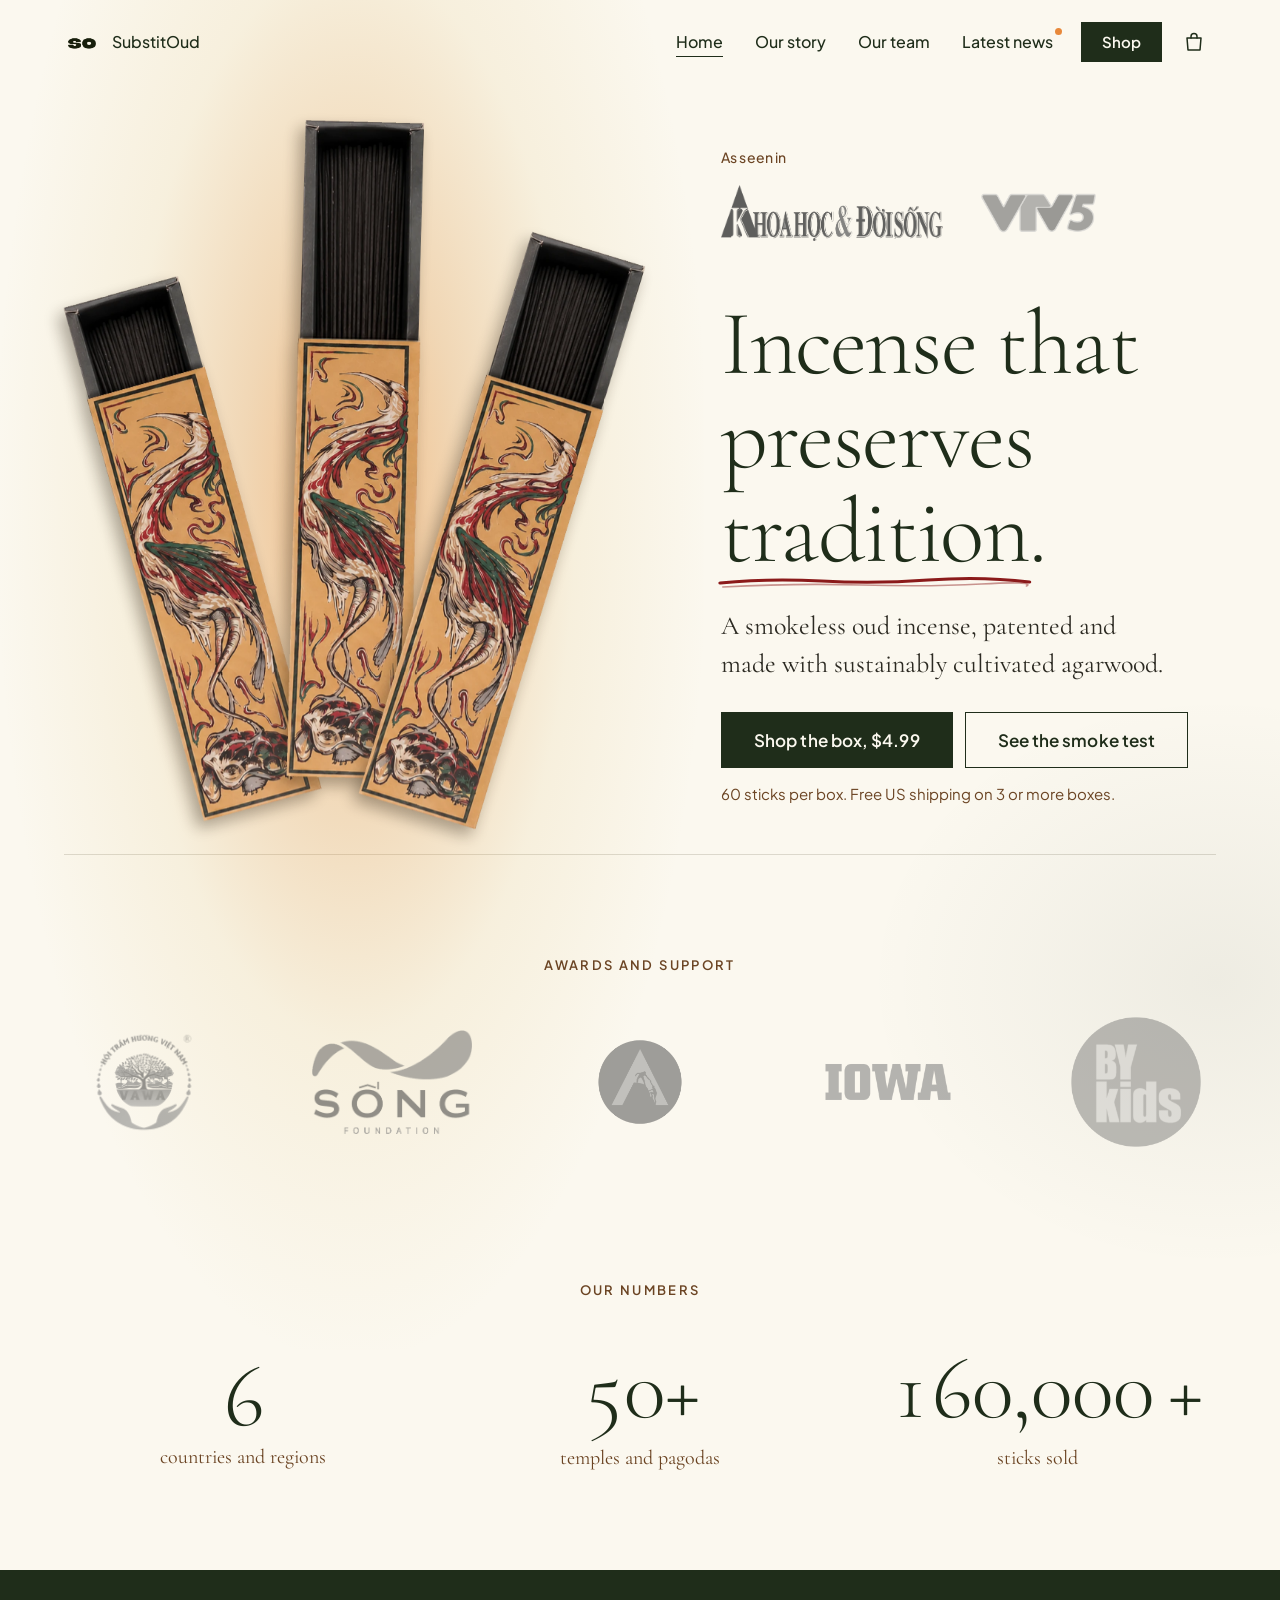
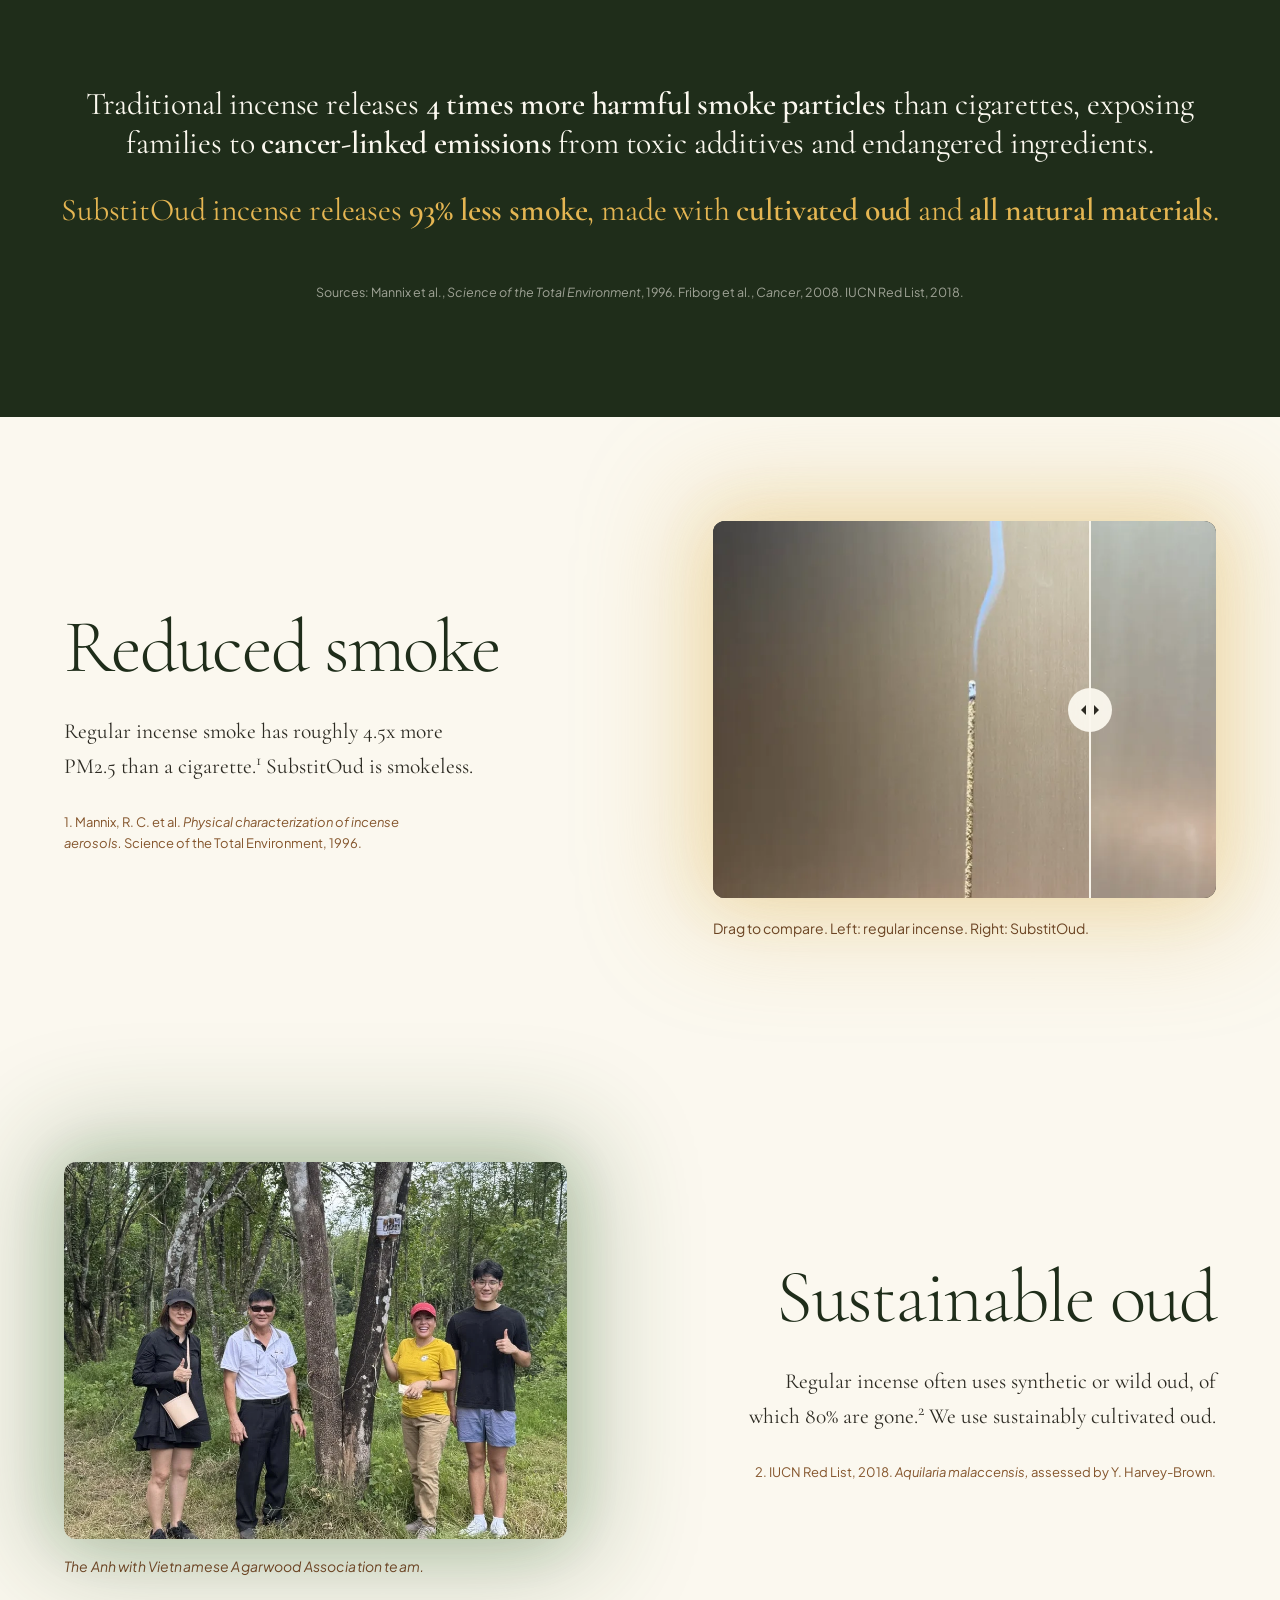
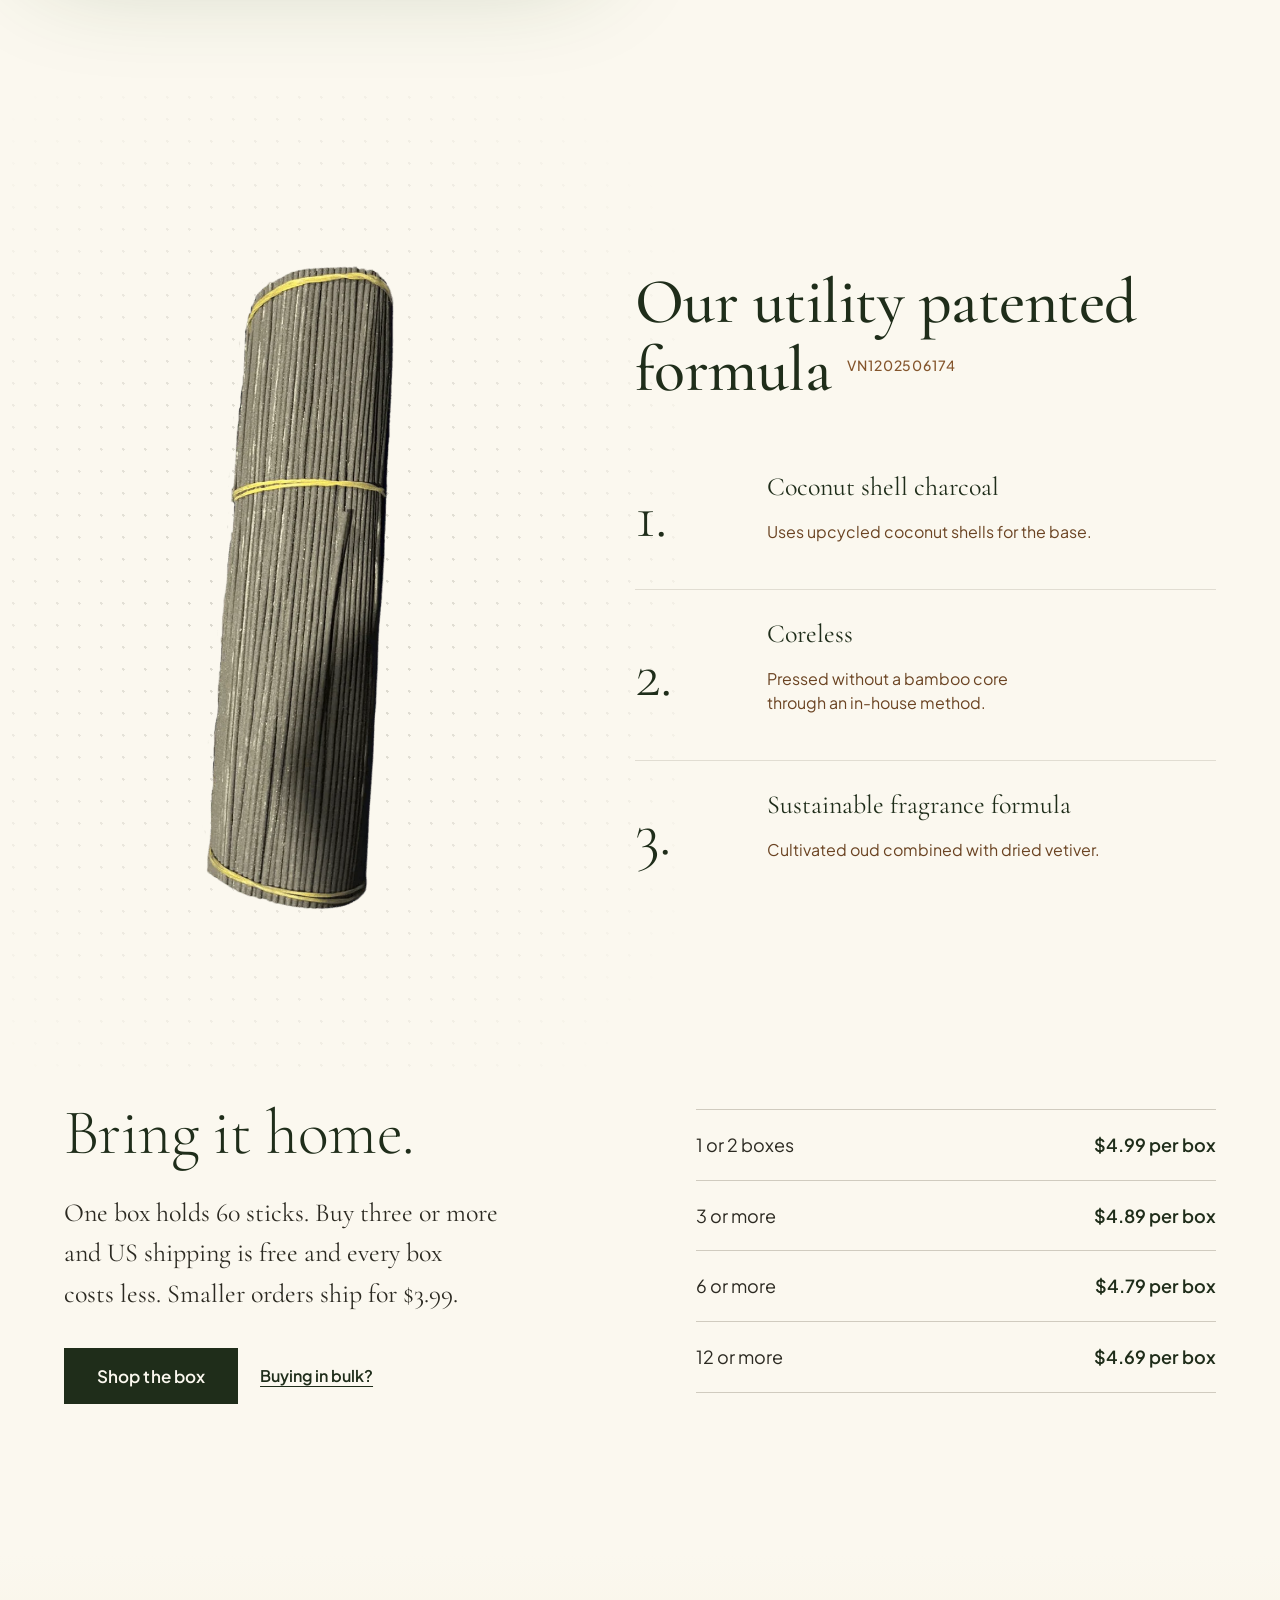
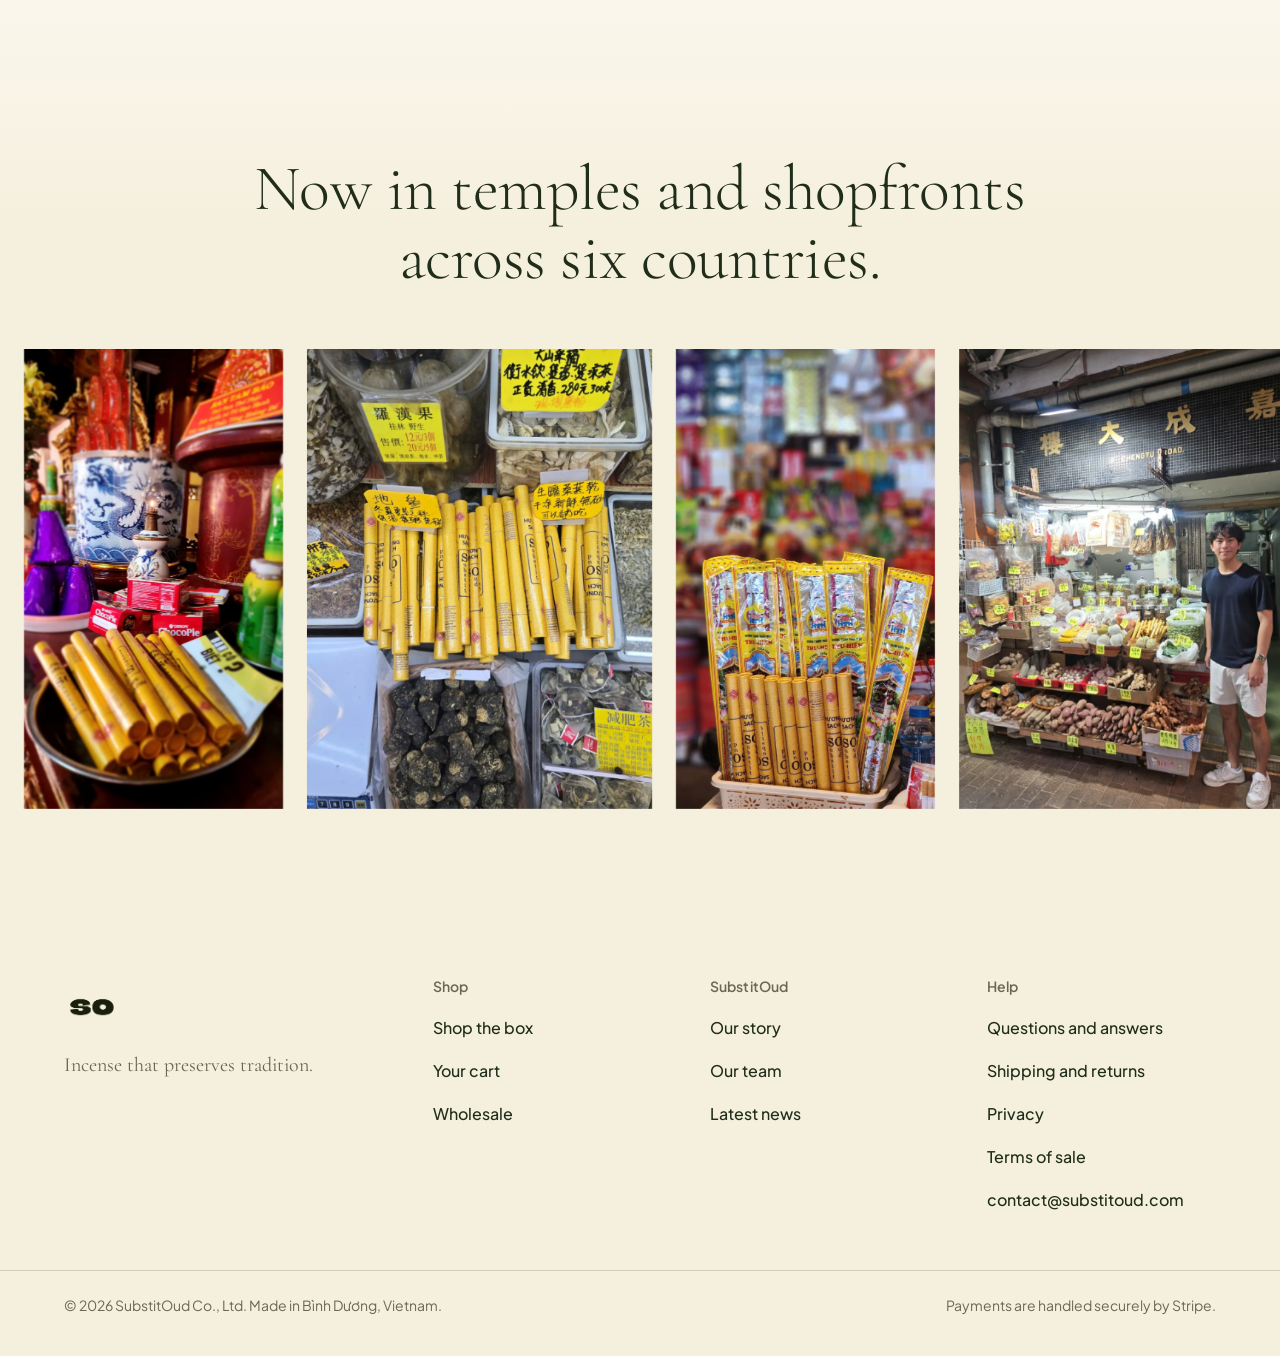
==== commit a1220644: "Home: 'Bring it home' without the photo Co-Authored-By: Claude Fable 5.2 <noreply@anthropic.com> Cla" ====
--- a/index.html
+++ b/index.html
@@ -1239,31 +1239,32 @@
       margin: 0 auto;
       padding: 0 64px;
       display: grid;
-      grid-template-columns: 1fr 1.05fr;
-      gap: 96px;
+      grid-template-columns: minmax(0, 1fr) minmax(0, 1fr);
+      gap: 112px;
       align-items: center;
     }
-    /* the photo is 4:5, so the frame matches it and the whole box shows */
-    .home-shop-photo { aspect-ratio: 4 / 5; max-width: 520px; border-radius: 12px; overflow: hidden; }
-    .home-shop-photo img { width: 100%; height: 100%; object-fit: cover; }
-    .home-shop-text { max-width: 540px; }
+    /* words and button on the left, the price list on the right */
+    .home-shop-text { max-width: 520px; }
     .home-shop-text > * + * { margin-top: 26px; }
-    .home-shop-prices { list-style: none; margin: 26px 0 0; padding: 0; font-family: var(--sans); font-size: 16px; color: var(--text); }
-    .home-shop-prices li { display: flex; justify-content: space-between; gap: 16px; padding: 11px 0; border-top: 0.5px solid rgba(110, 100, 80, 0.3); }
+    .home-shop-prices { list-style: none; margin: 0; padding: 0; font-family: var(--sans); font-size: 18px; color: var(--text); }
+    .home-shop-prices li { display: flex; justify-content: space-between; gap: 16px; padding: 20px 0; border-top: 0.5px solid rgba(110, 100, 80, 0.3); }
     .home-shop-prices li > span { white-space: nowrap; }
     .home-shop-prices li:last-child { border-bottom: 0.5px solid rgba(110, 100, 80, 0.3); }
     .home-shop-prices strong { font-weight: 600; color: var(--green-dark); }
     .home-shop-prices em { font-style: normal; color: #8B1A1A; font-weight: 600; margin-left: 10px; }
     .home-shop-actions { display: flex; align-items: center; gap: 22px; flex-wrap: wrap; }
+    .home-shop-text > .home-shop-actions { margin-top: 34px; }
     .home-shop-link { display: inline-block; padding: 11px 0; font-family: var(--sans); font-size: 16px; font-weight: 600; color: var(--green-dark); text-decoration: underline; text-underline-offset: 4px; }
     @media (max-width: 720px) { .patent-code { padding: 14px 6px; margin-left: 2px; } }
     @media (max-width: 1180px) {
-      .home-shop-inner { padding: 0 48px; gap: 56px; }
+      .home-shop-inner { padding: 0 48px; gap: 64px; }
       .hero-sub { font-size: 23px; }
     }
     @media (max-width: 940px) {
-      .home-shop-inner { grid-template-columns: 1fr; gap: 36px; }
-      .home-shop-photo { max-width: 460px; }
+      .home-shop-inner { grid-template-columns: 1fr; gap: 40px; }
+      .home-shop-text { max-width: 620px; }
+      .home-shop-prices { font-size: 16px; }
+      .home-shop-prices li { padding: 14px 0; }
     }
     @media (max-width: 720px) {
       .hero-product { height: auto; margin: 4px 0 8px; }
@@ -1525,23 +1526,20 @@
   <!-- SHOP -->
   <section class="home-shop" aria-labelledby="home-shop-head">
     <div class="home-shop-inner">
-      <div class="home-shop-photo reveal">
-        <img src="store/img/box-on-shelf.webp" alt="An open box of SubstitOud incense standing on a wooden shelf beside a stick burning in a ceramic dish" width="1122" height="1402" loading="lazy" decoding="async" />
-      </div>
       <div class="home-shop-text">
         <h2 id="home-shop-head" class="h2 reveal">Bring it home.</h2>
         <p class="body-large reveal reveal-d1">One box holds 60 sticks. Buy three or more and US shipping is free and every box costs less. Smaller orders ship for $3.99.</p>
-        <ul class="home-shop-prices reveal reveal-d2">
+        <div class="home-shop-actions reveal reveal-d2">
+          <a class="so-btn so-btn--large" href="shop.html">Shop the box</a>
+          <a class="home-shop-link" href="wholesale.html">Buying in bulk?</a>
+        </div>
+      </div>
+      <ul class="home-shop-prices reveal reveal-d1">
             <li><span>1 or 2 boxes</span><span><strong>$4.99 per box</strong></span></li>
             <li><span>3 or more</span><span><strong>$4.89 per box</strong></span></li>
             <li><span>6 or more</span><span><strong>$4.79 per box</strong></span></li>
             <li><span>12 or more</span><span><strong>$4.69 per box</strong></span></li>
-        </ul>
-        <div class="home-shop-actions reveal reveal-d3">
-          <a class="so-btn so-btn--large" href="shop.html">Shop the box</a>
-          <a class="home-shop-link" href="wholesale.html">Buying in bulk?</a>
-        </div>
-      </div>
+      </ul>
     </div>
   </section>
 
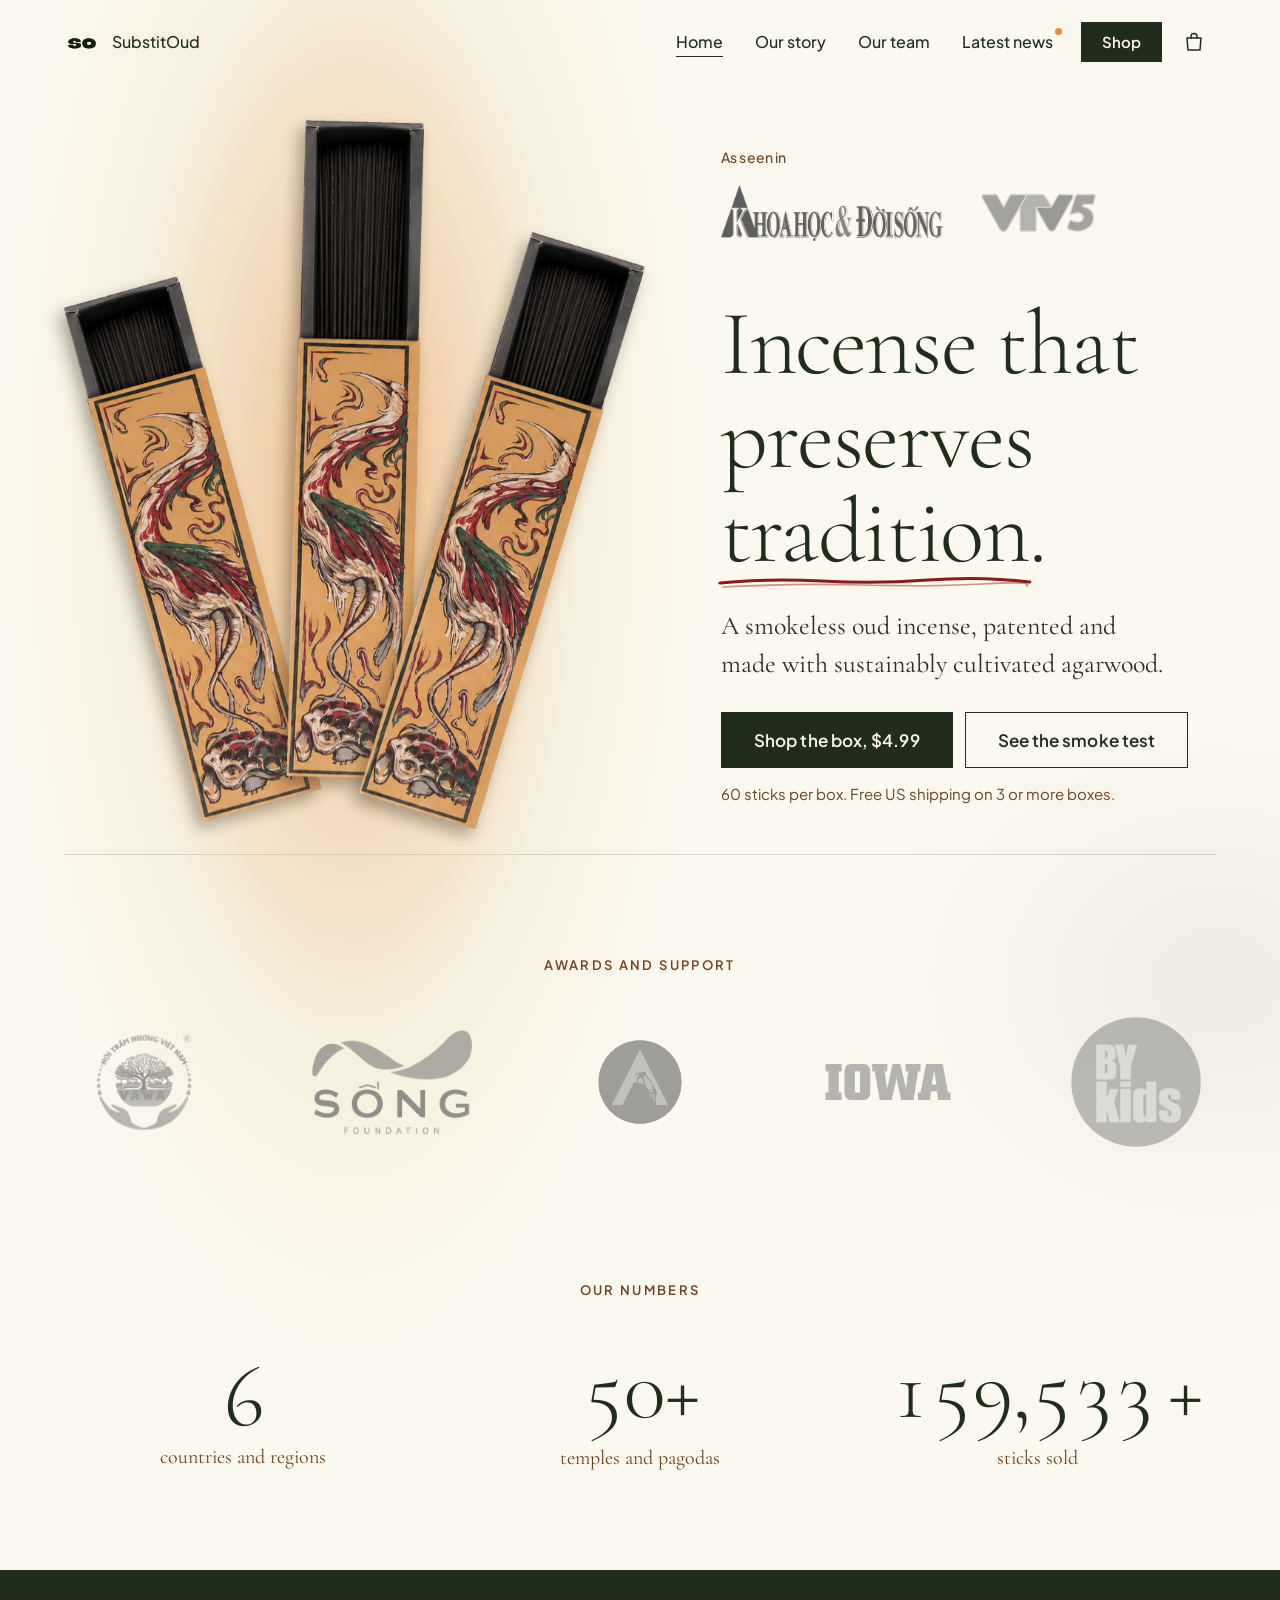
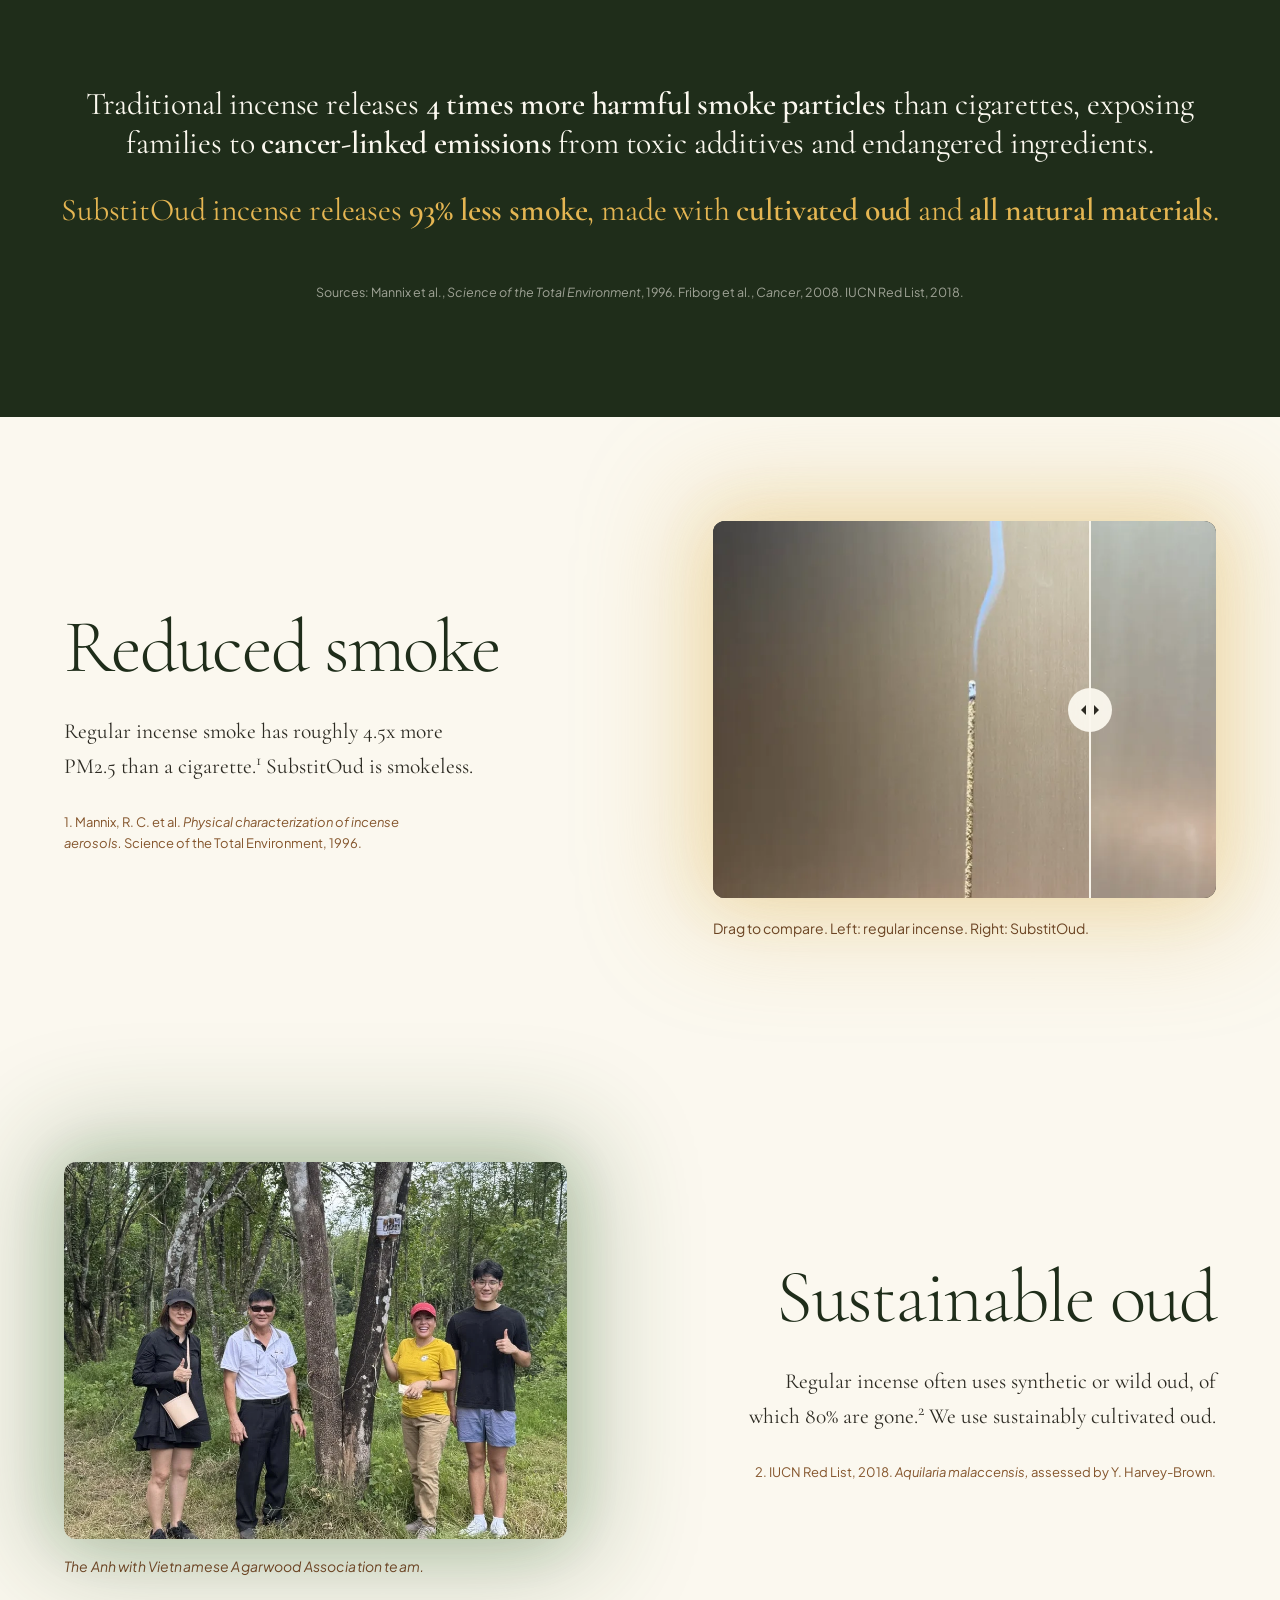
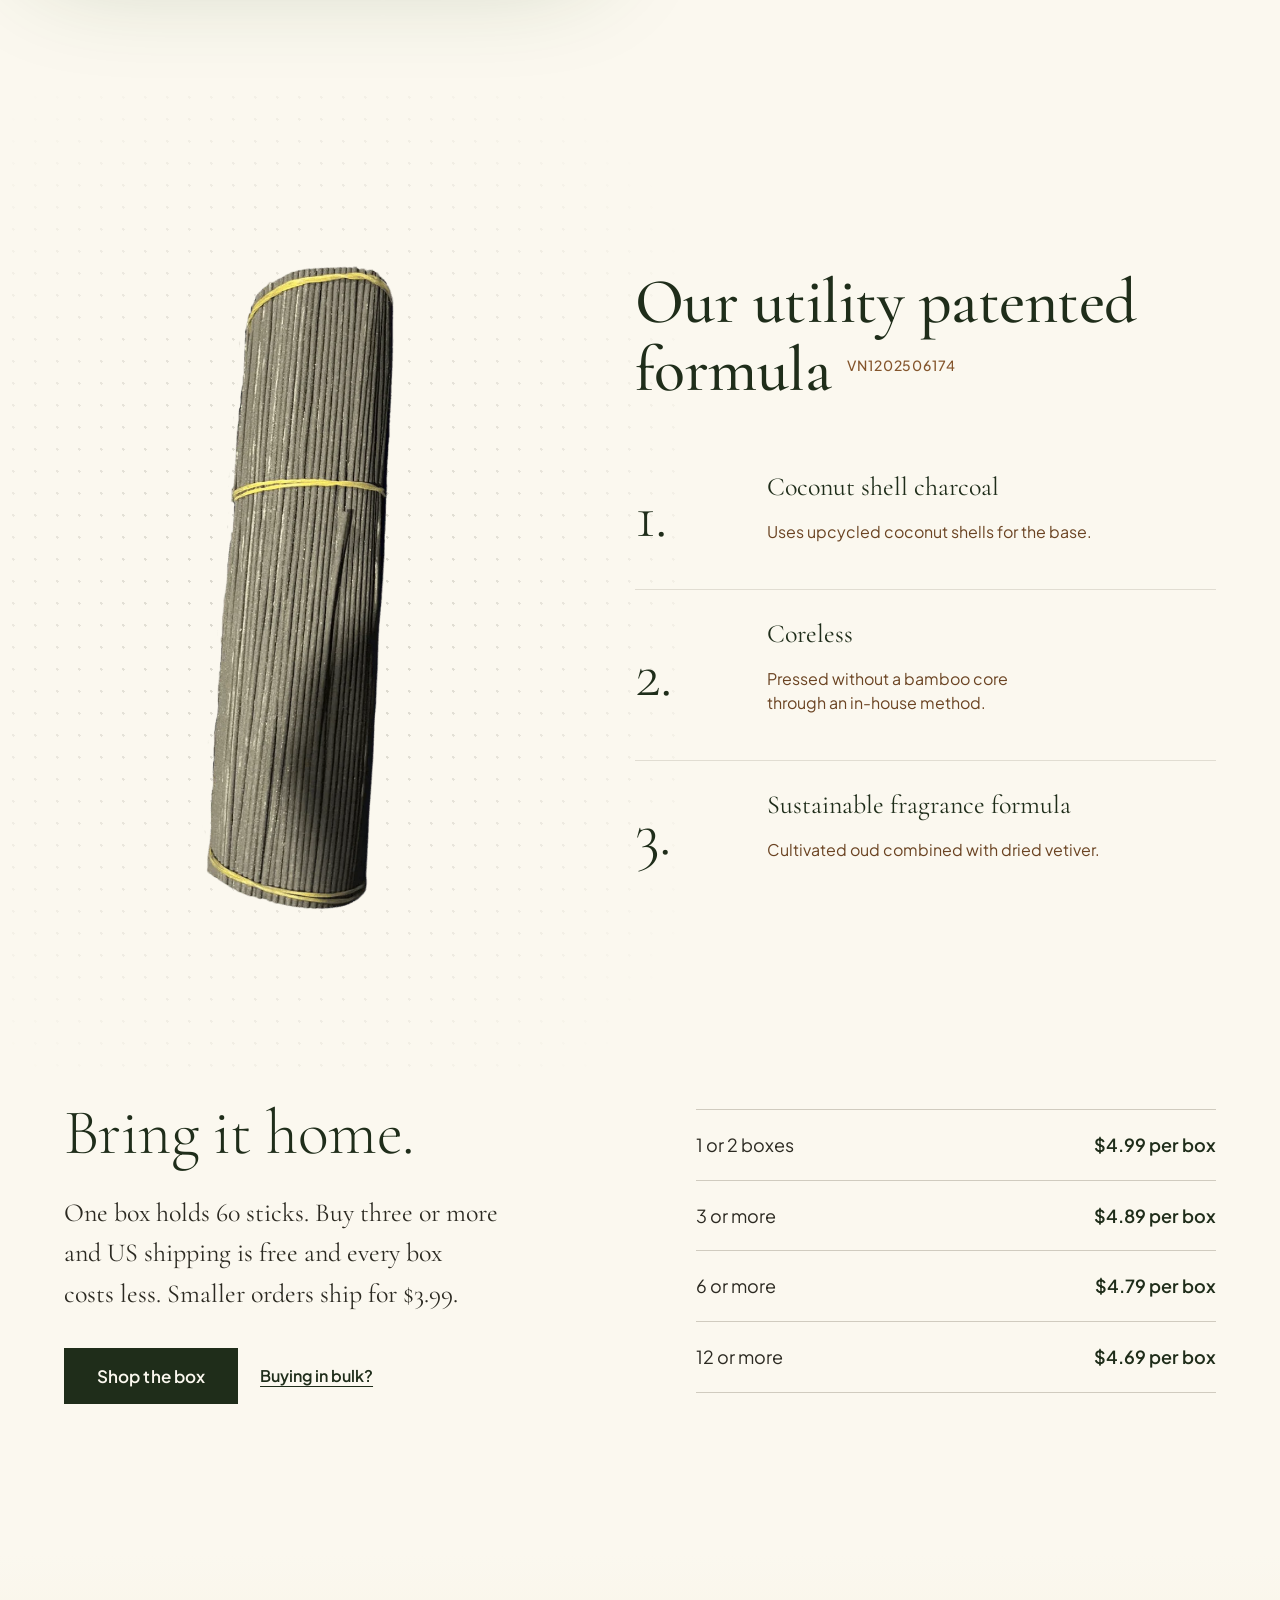
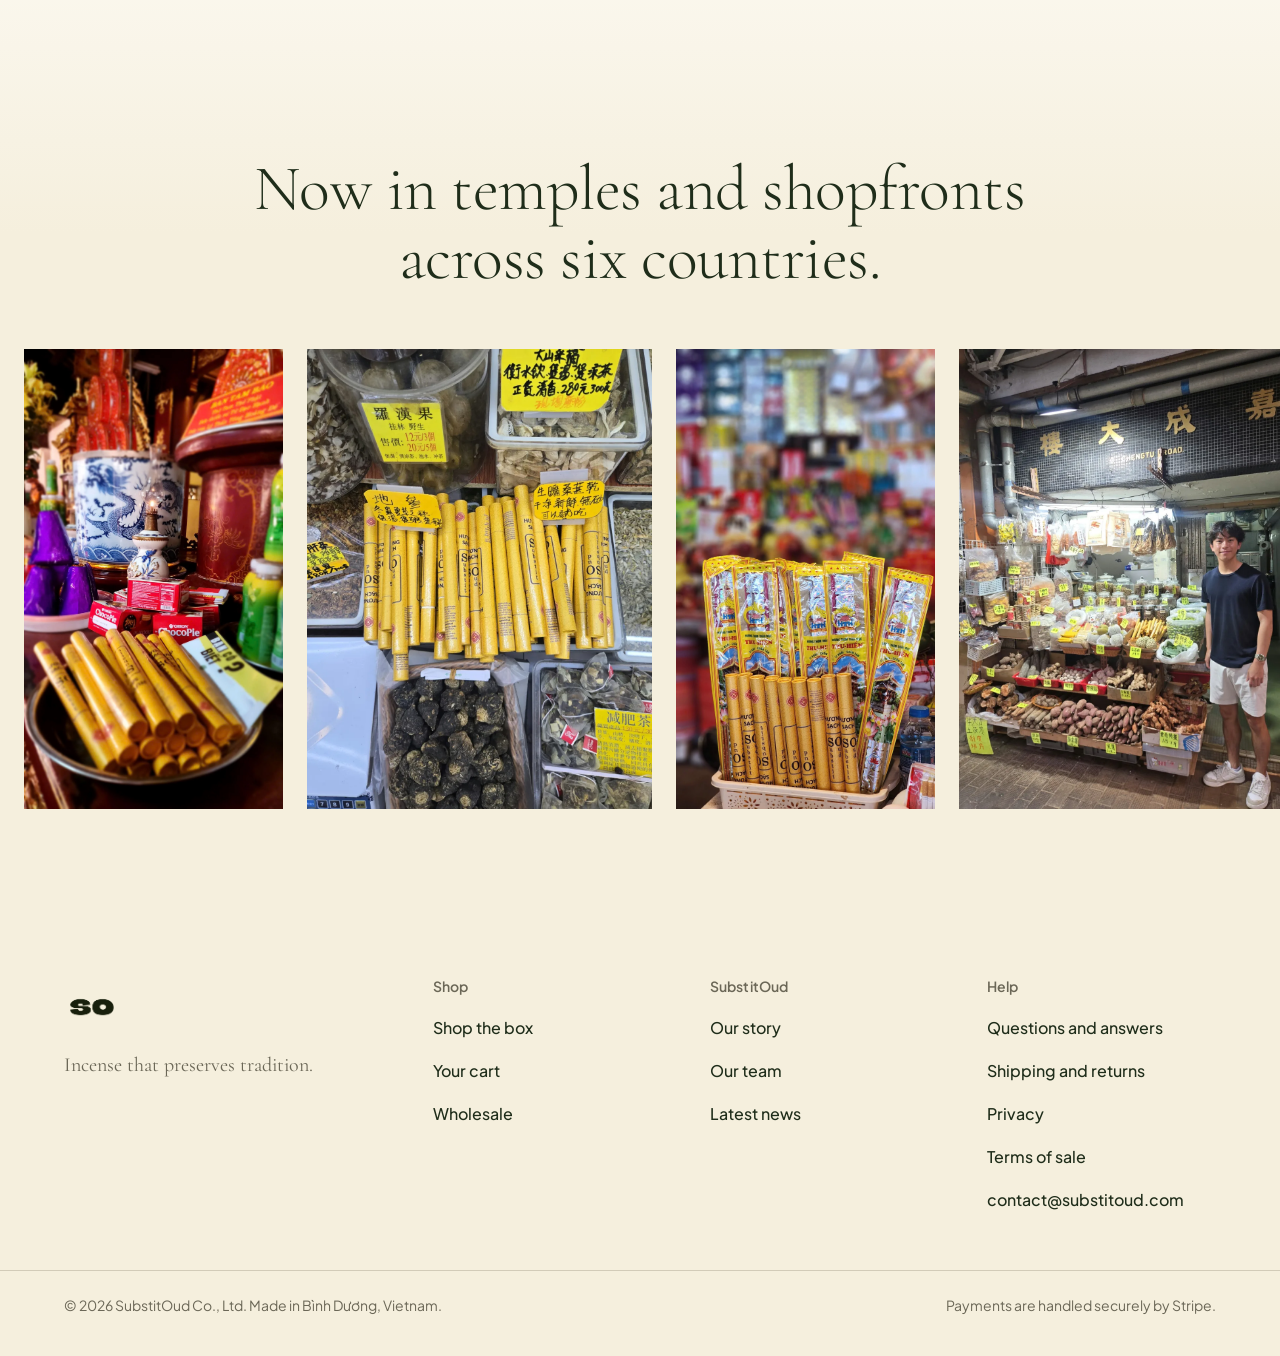
==== commit 4e8fae36: "Home link preview: boxes on the hero's orange glow Co-Authored-By: Claude Fable 5.2 <noreply@anthrop" ====
--- a/index.html
+++ b/index.html
@@ -22,7 +22,7 @@
   <meta property="og:url" content="https://substitoud.com/" />
   <meta property="og:title" content="SubstitOud | Incense That Preserves Tradition" />
   <meta property="og:description" content="SubstitOud is a patented and sustainable oud incense." />
-  <meta property="og:image" content="https://substitoud.com/store/img/og-home.jpg" />
+  <meta property="og:image" content="https://substitoud.com/store/img/og-home-glow.jpg" />
   <meta property="og:image:width" content="1200" />
   <meta property="og:image:height" content="1200" />
   <meta property="og:image:alt" content="Three SubstitOud incense boxes fanned out, each with its tray of sticks pulled out" />
@@ -32,7 +32,7 @@
   <meta name="twitter:card" content="summary_large_image" />
   <meta name="twitter:title" content="SubstitOud | Incense That Preserves Tradition" />
   <meta name="twitter:description" content="SubstitOud is a patented and sustainable oud incense." />
-  <meta name="twitter:image" content="https://substitoud.com/store/img/og-home.jpg" />
+  <meta name="twitter:image" content="https://substitoud.com/store/img/og-home-glow.jpg" />
   <meta name="twitter:image:alt" content="Three SubstitOud incense boxes fanned out, each with its tray of sticks pulled out" />
 
   <!-- Structured data -->
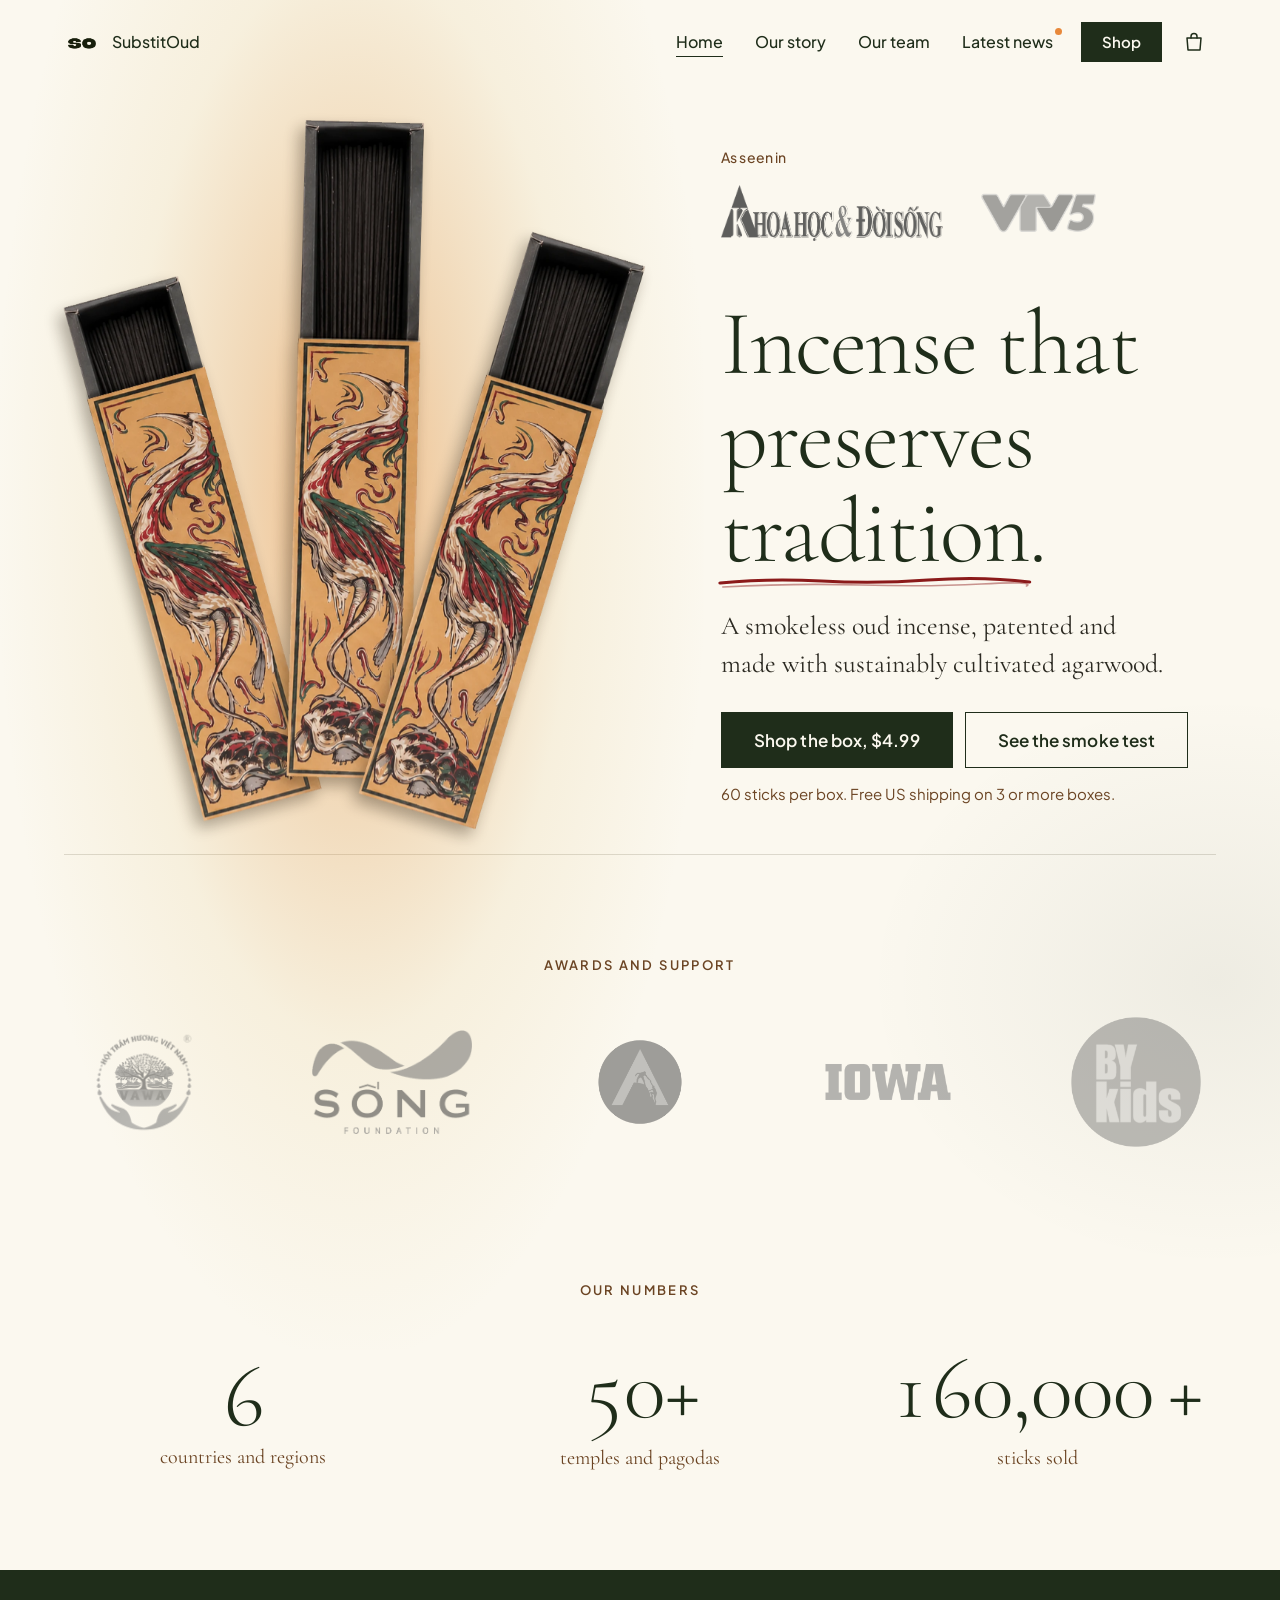
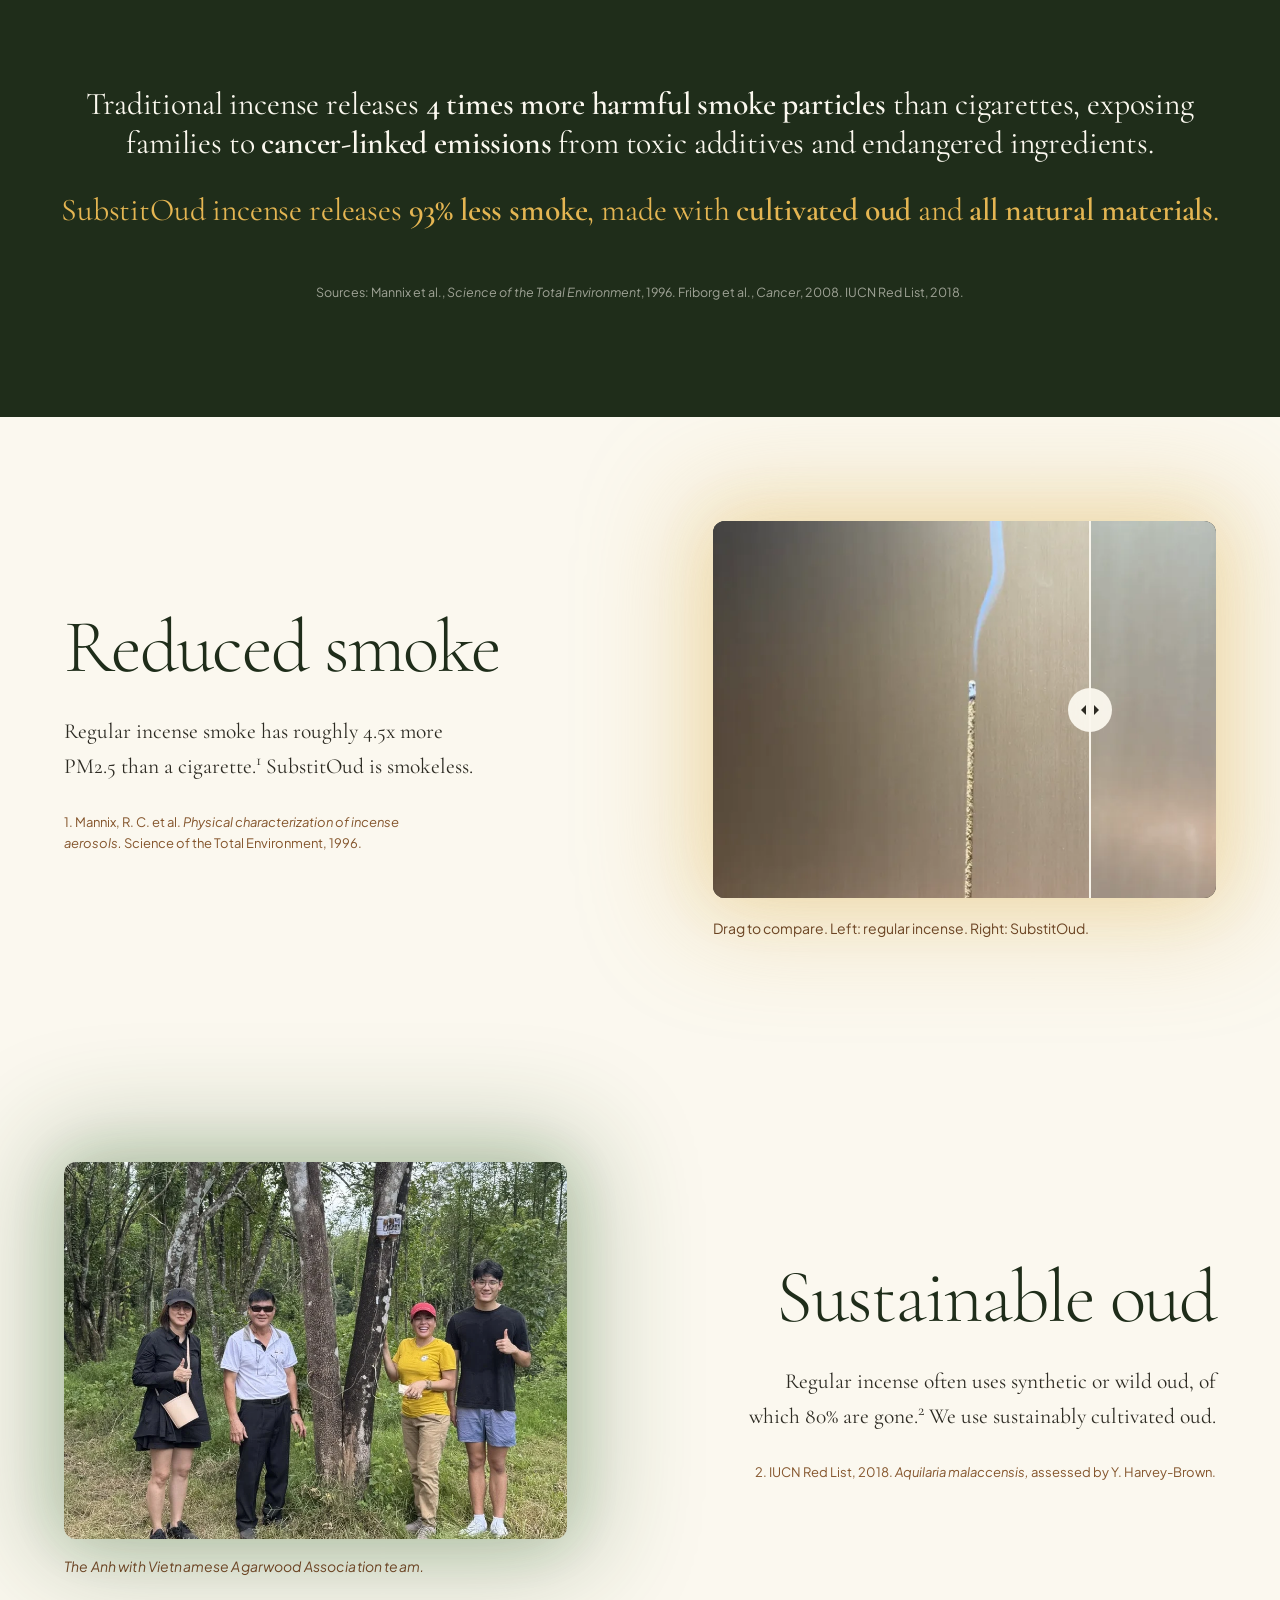
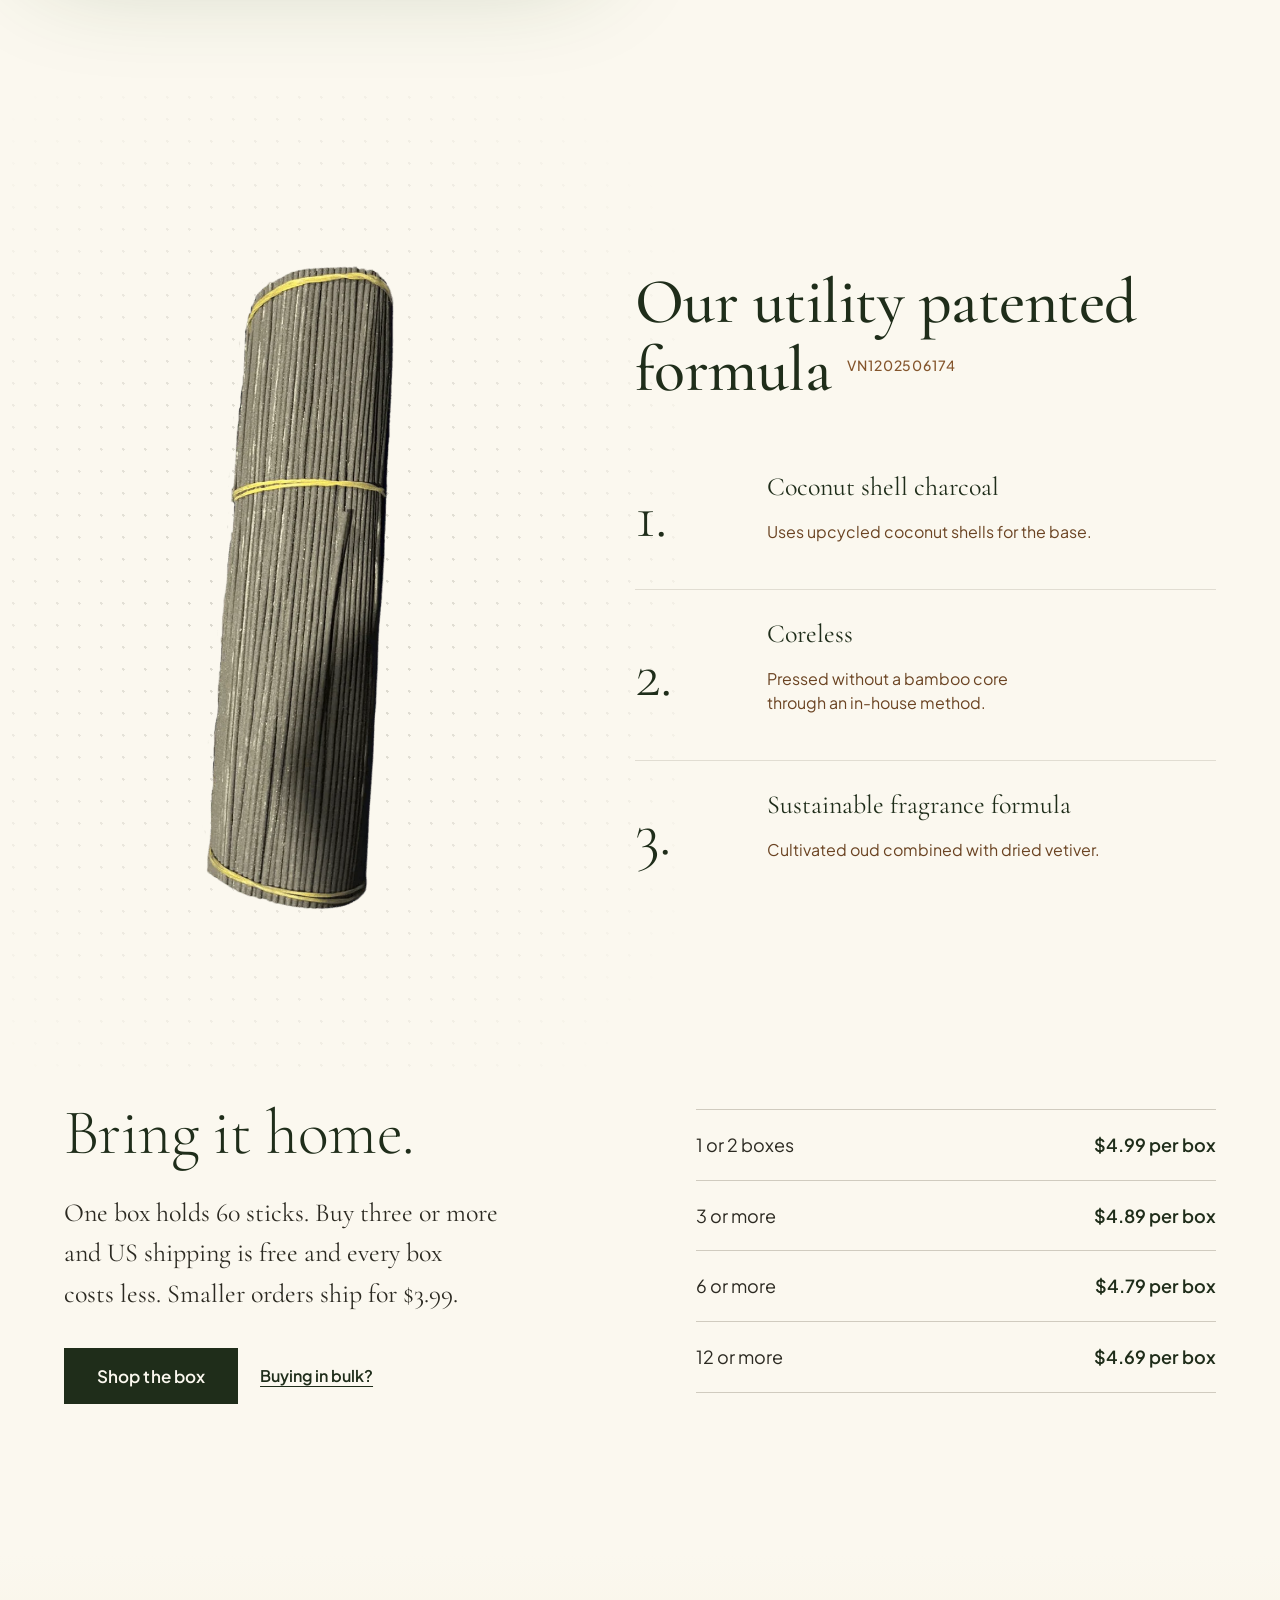
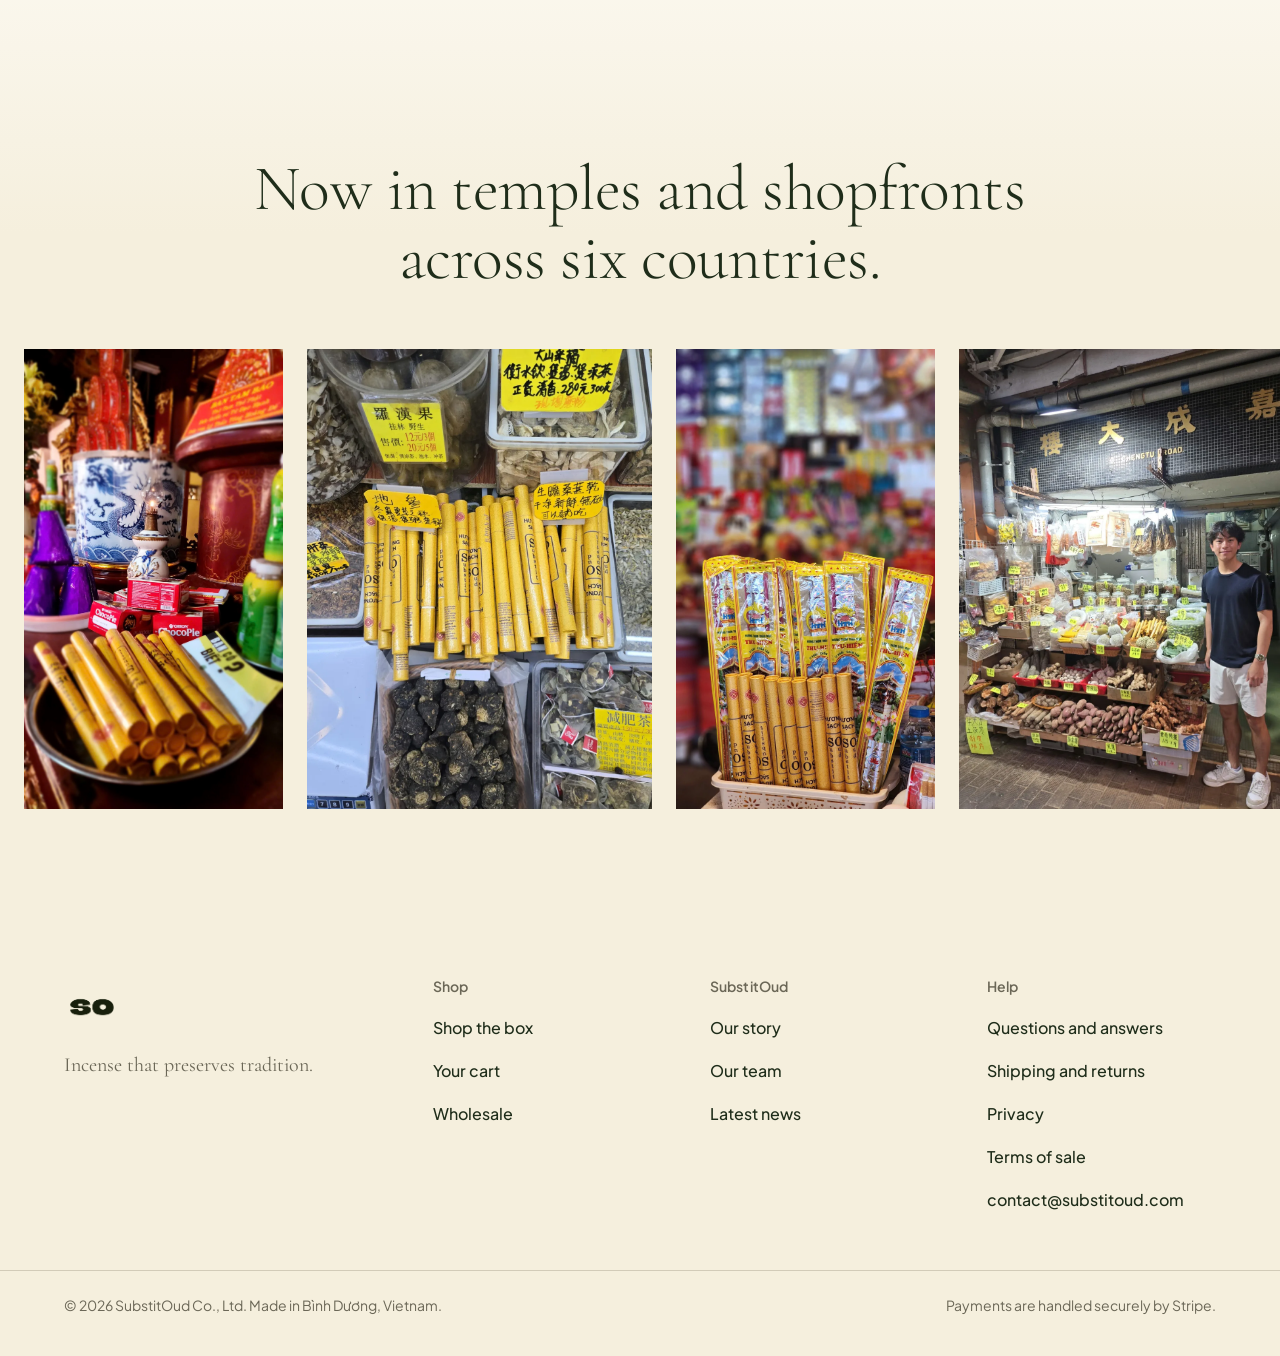
==== commit 1f310cdb: "Home link preview uses the flat-lay photo, same as the shop Co-Authored-By: Claude Fable 5.2 <norepl" ====
--- a/index.html
+++ b/index.html
@@ -22,18 +22,18 @@
   <meta property="og:url" content="https://substitoud.com/" />
   <meta property="og:title" content="SubstitOud | Incense That Preserves Tradition" />
   <meta property="og:description" content="SubstitOud is a patented and sustainable oud incense." />
-  <meta property="og:image" content="https://substitoud.com/store/img/og-home-glow.jpg" />
+  <meta property="og:image" content="https://substitoud.com/store/img/og-shop.jpg" />
   <meta property="og:image:width" content="1200" />
   <meta property="og:image:height" content="1200" />
-  <meta property="og:image:alt" content="Three SubstitOud incense boxes fanned out, each with its tray of sticks pulled out" />
+  <meta property="og:image:alt" content="The SubstitOud sleeve beside its open tray of incense sticks on a dark wooden table" />
   <meta property="og:locale" content="en_US" />
 
   <!-- Twitter -->
   <meta name="twitter:card" content="summary_large_image" />
   <meta name="twitter:title" content="SubstitOud | Incense That Preserves Tradition" />
   <meta name="twitter:description" content="SubstitOud is a patented and sustainable oud incense." />
-  <meta name="twitter:image" content="https://substitoud.com/store/img/og-home-glow.jpg" />
-  <meta name="twitter:image:alt" content="Three SubstitOud incense boxes fanned out, each with its tray of sticks pulled out" />
+  <meta name="twitter:image" content="https://substitoud.com/store/img/og-shop.jpg" />
+  <meta name="twitter:image:alt" content="The SubstitOud sleeve beside its open tray of incense sticks on a dark wooden table" />
 
   <!-- Structured data -->
   <script type="application/ld+json">
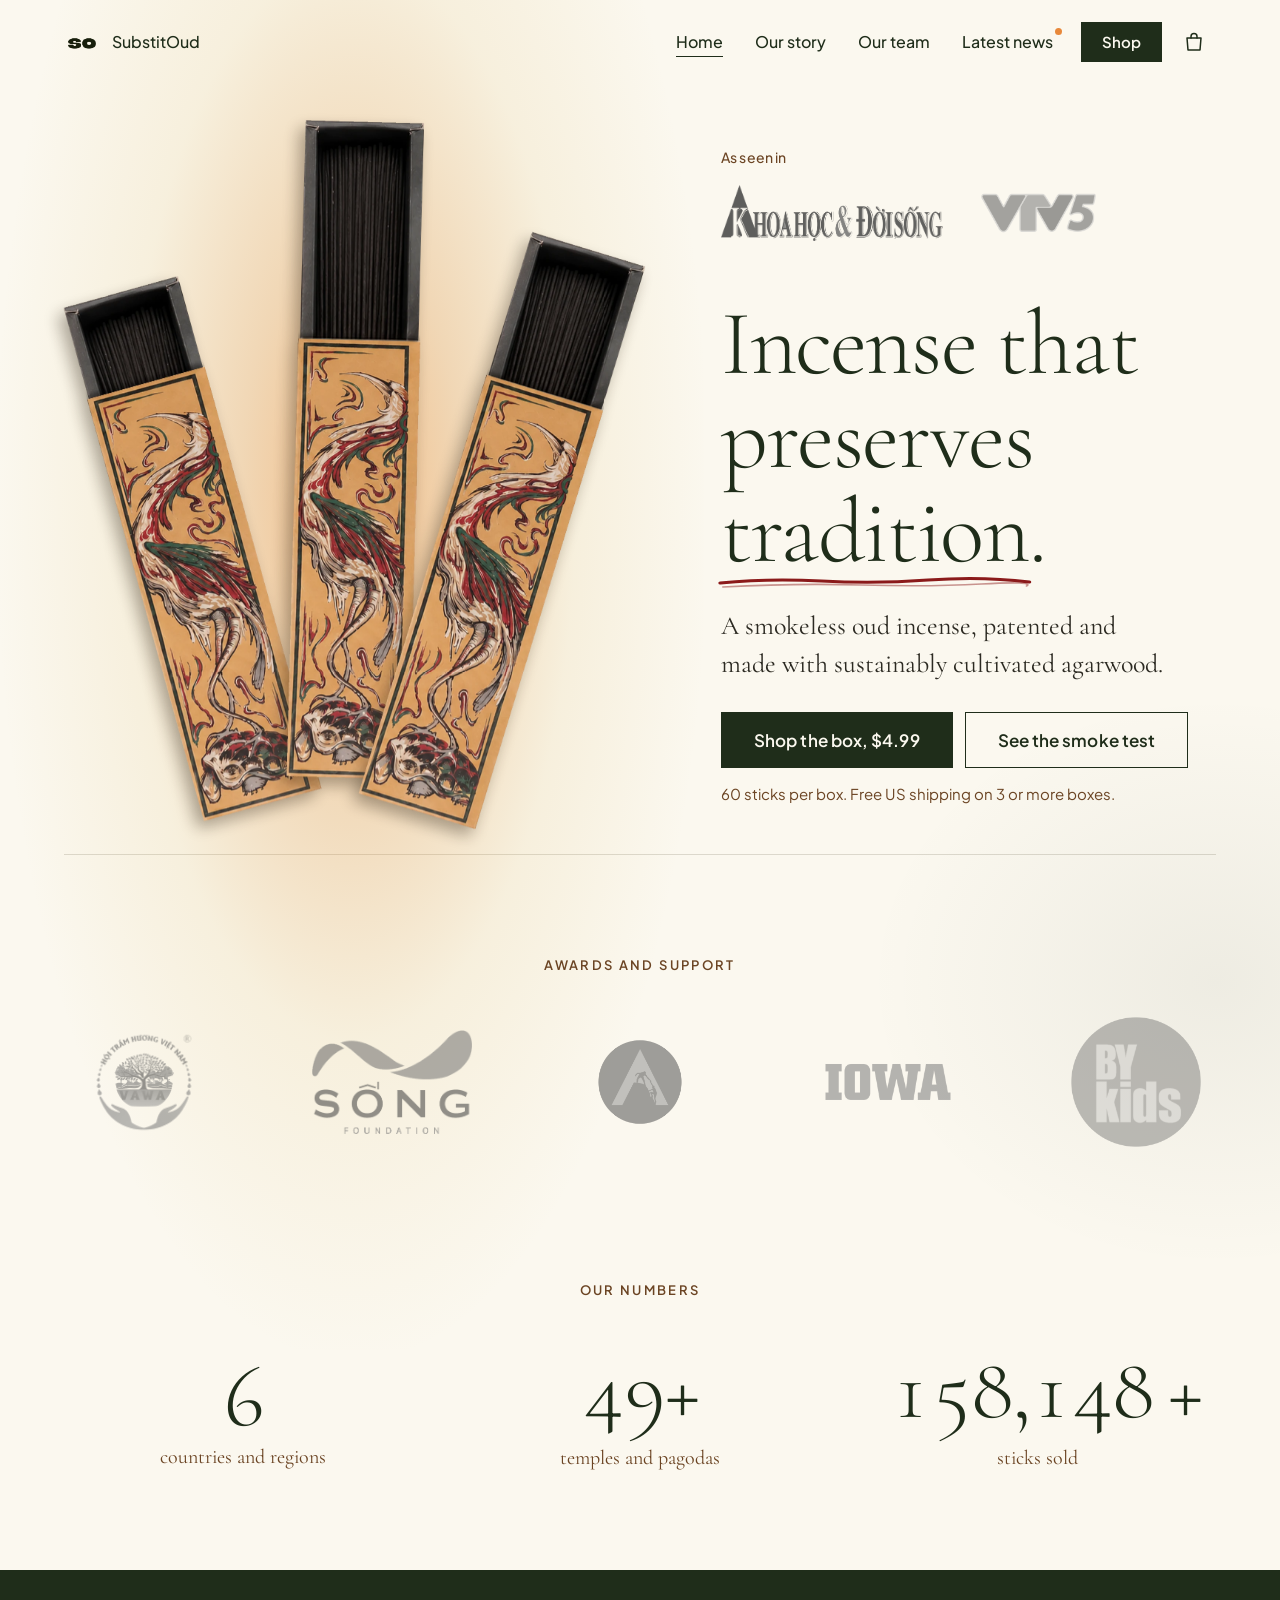
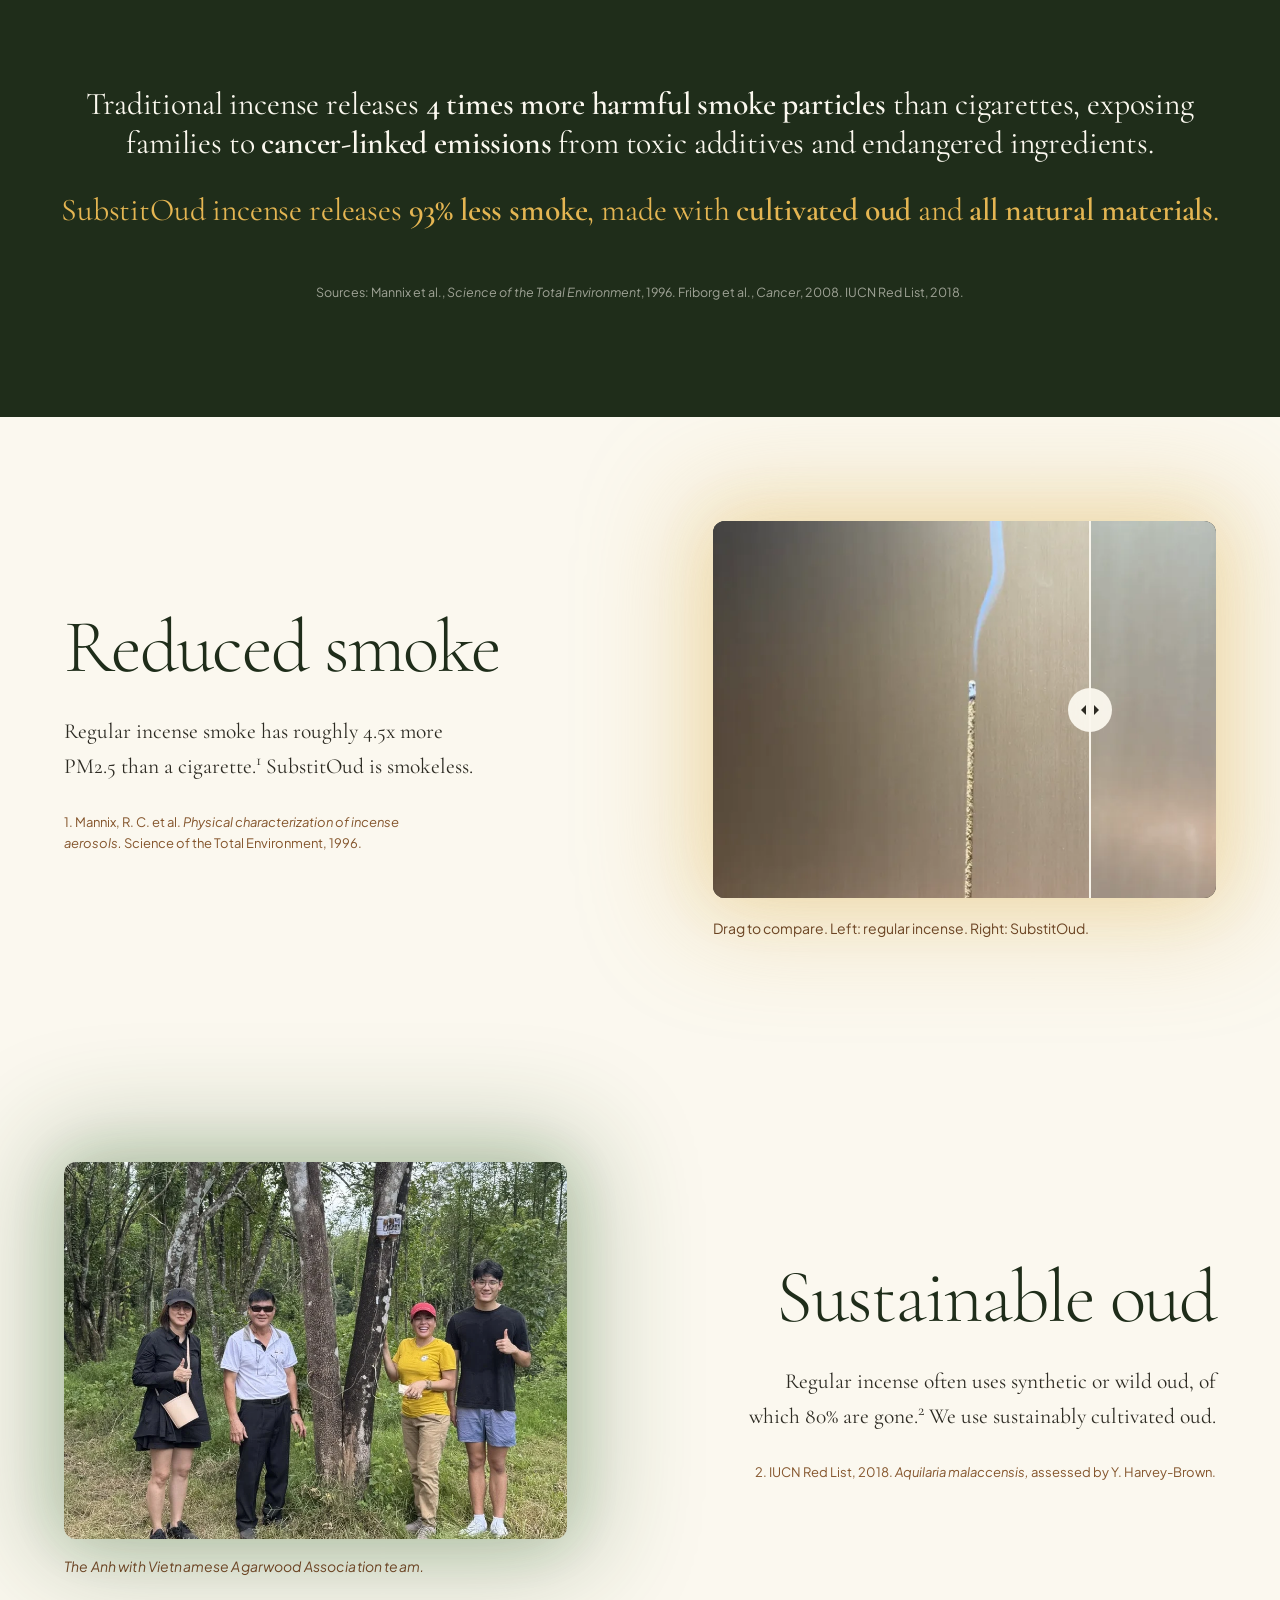
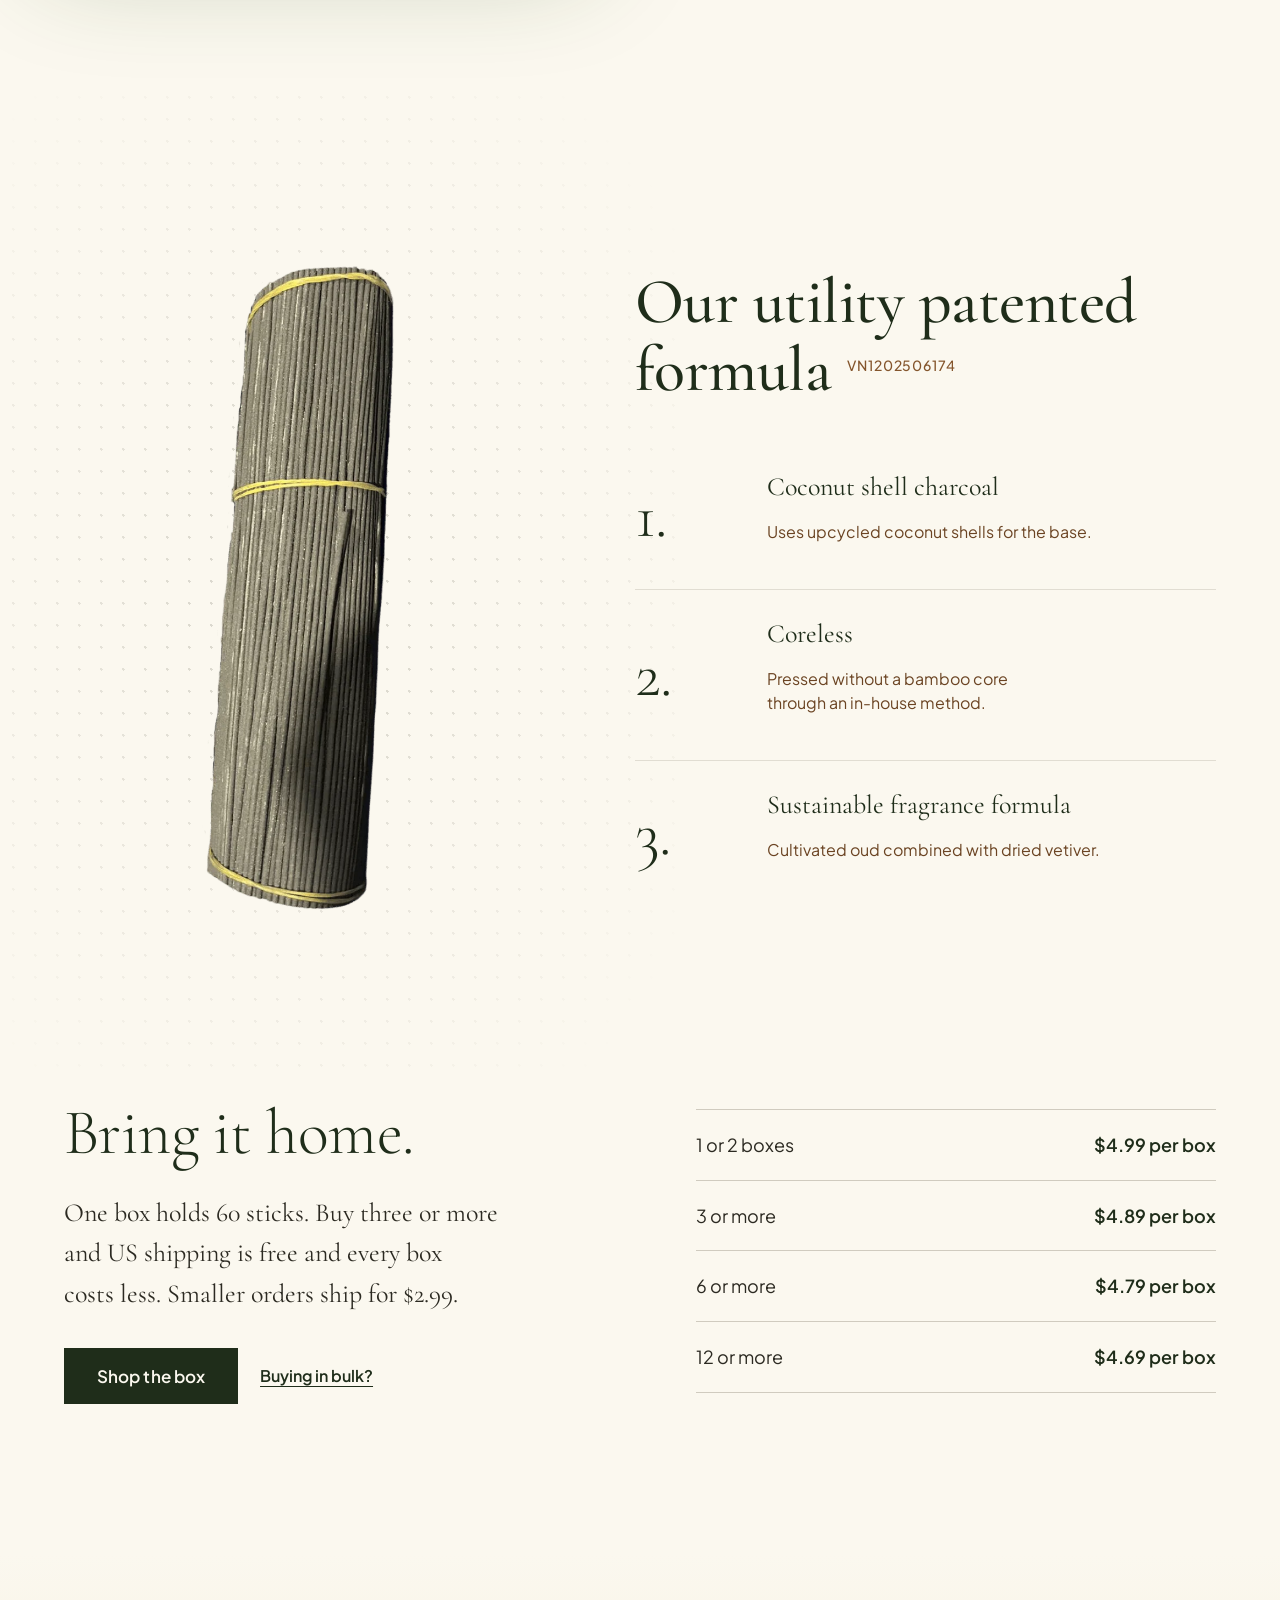
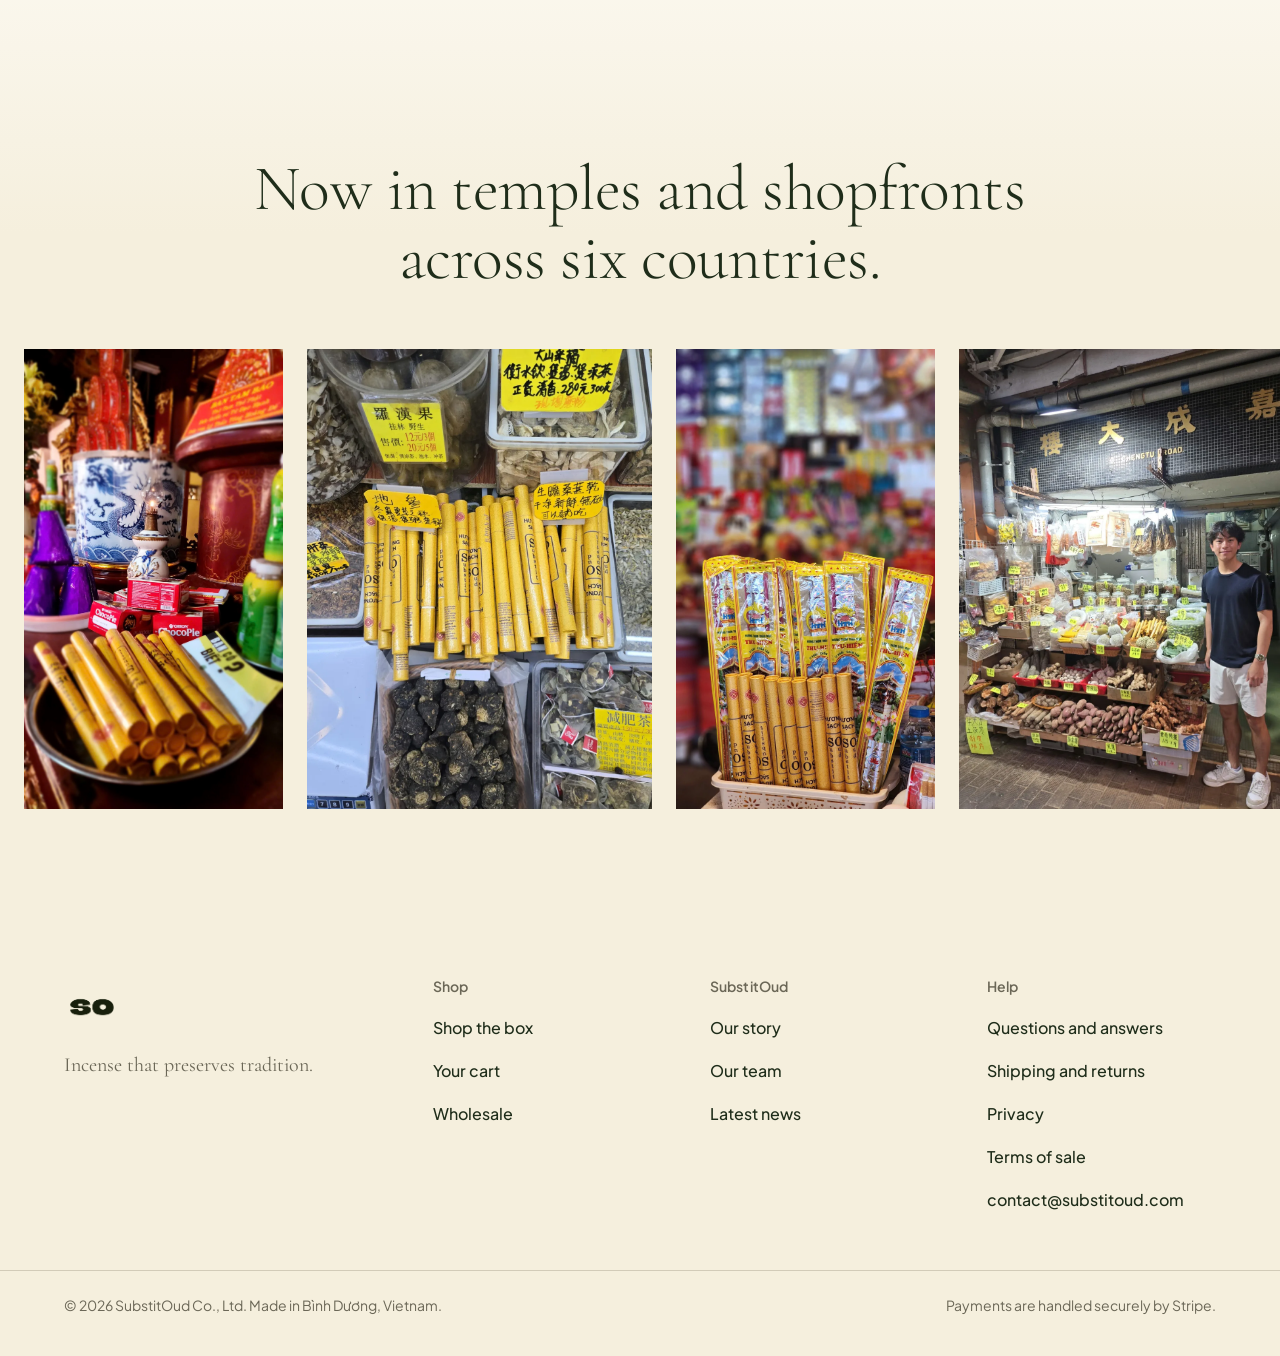
==== commit 1cda8b62: "Shipping $2.99 on 1 or 2 boxes Co-Authored-By: Claude Fable 5.2 <noreply@anthropic.com> Claude-Sessi" ====
--- a/index.html
+++ b/index.html
@@ -1528,7 +1528,7 @@
     <div class="home-shop-inner">
       <div class="home-shop-text">
         <h2 id="home-shop-head" class="h2 reveal">Bring it home.</h2>
-        <p class="body-large reveal reveal-d1">One box holds 60 sticks. Buy three or more and US shipping is free and every box costs less. Smaller orders ship for $3.99.</p>
+        <p class="body-large reveal reveal-d1">One box holds 60 sticks. Buy three or more and US shipping is free and every box costs less. Smaller orders ship for $2.99.</p>
         <div class="home-shop-actions reveal reveal-d2">
           <a class="so-btn so-btn--large" href="shop.html">Shop the box</a>
           <a class="home-shop-link" href="wholesale.html">Buying in bulk?</a>
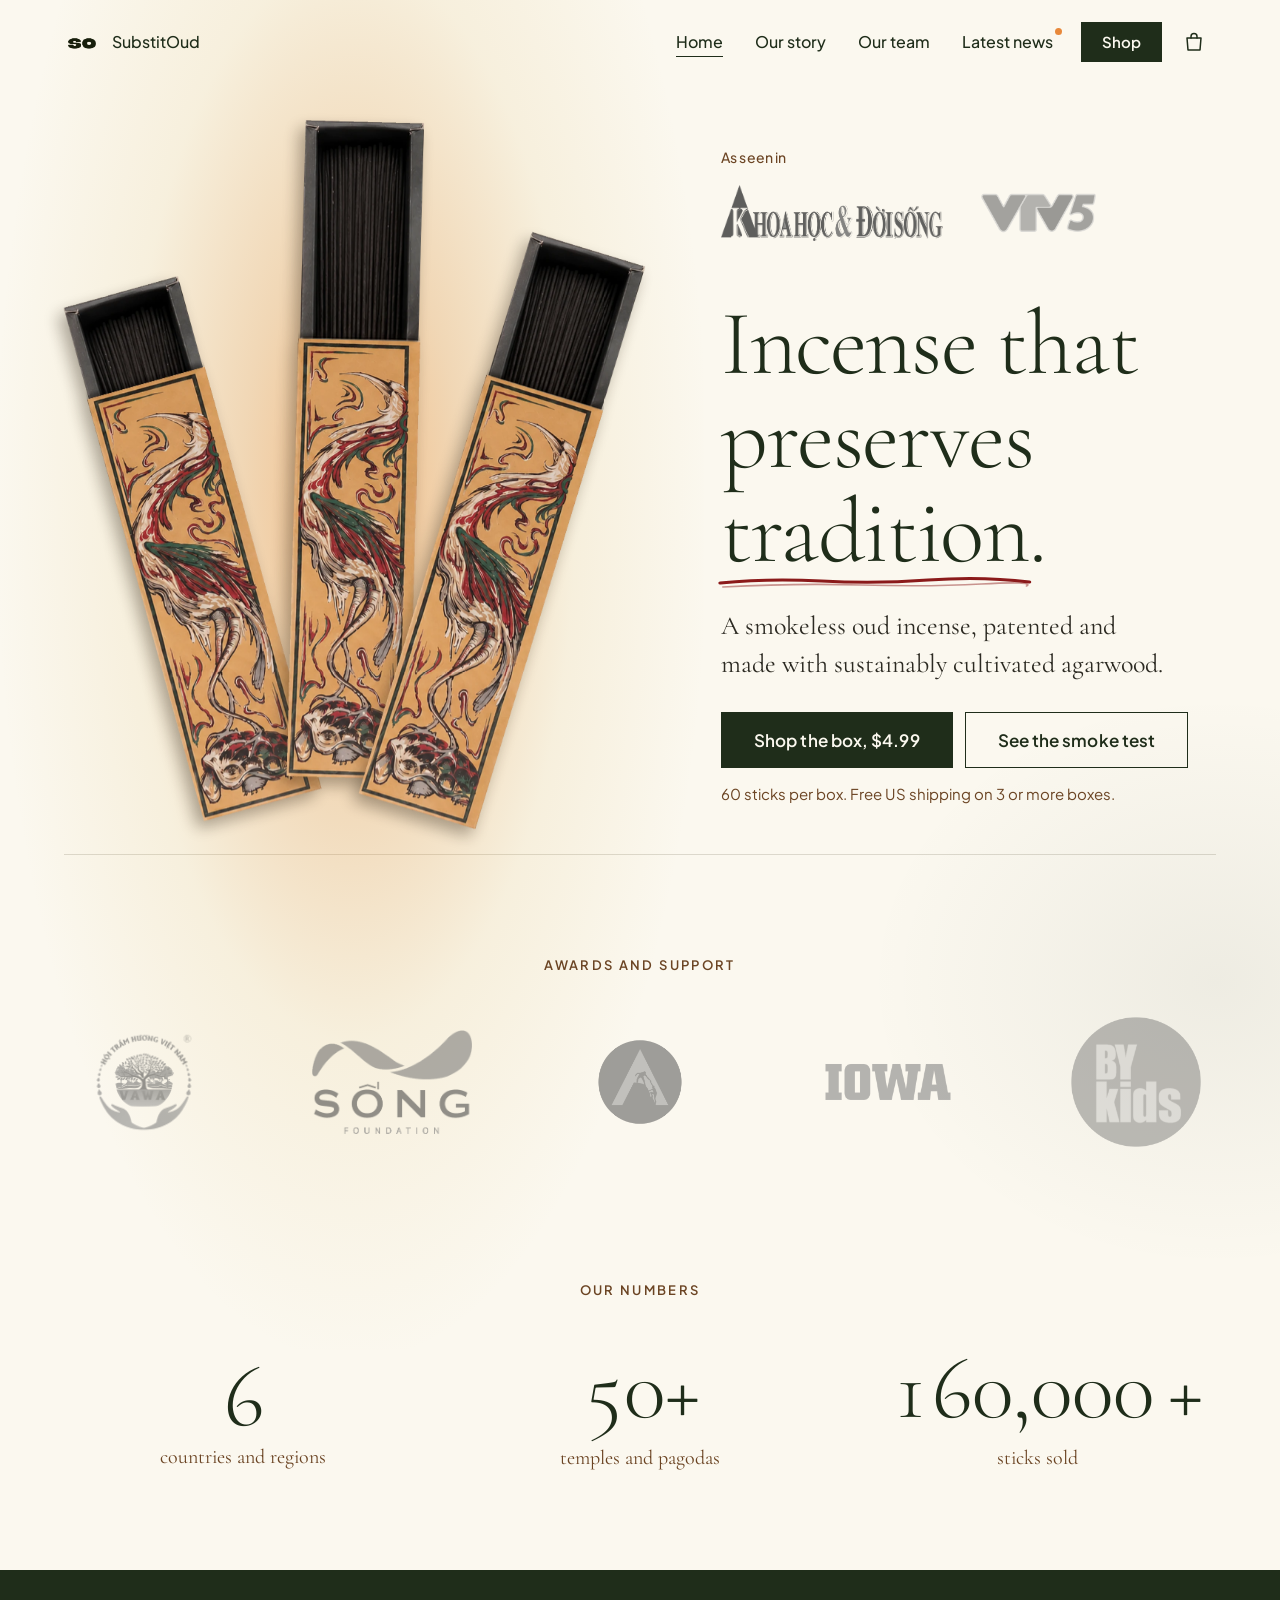
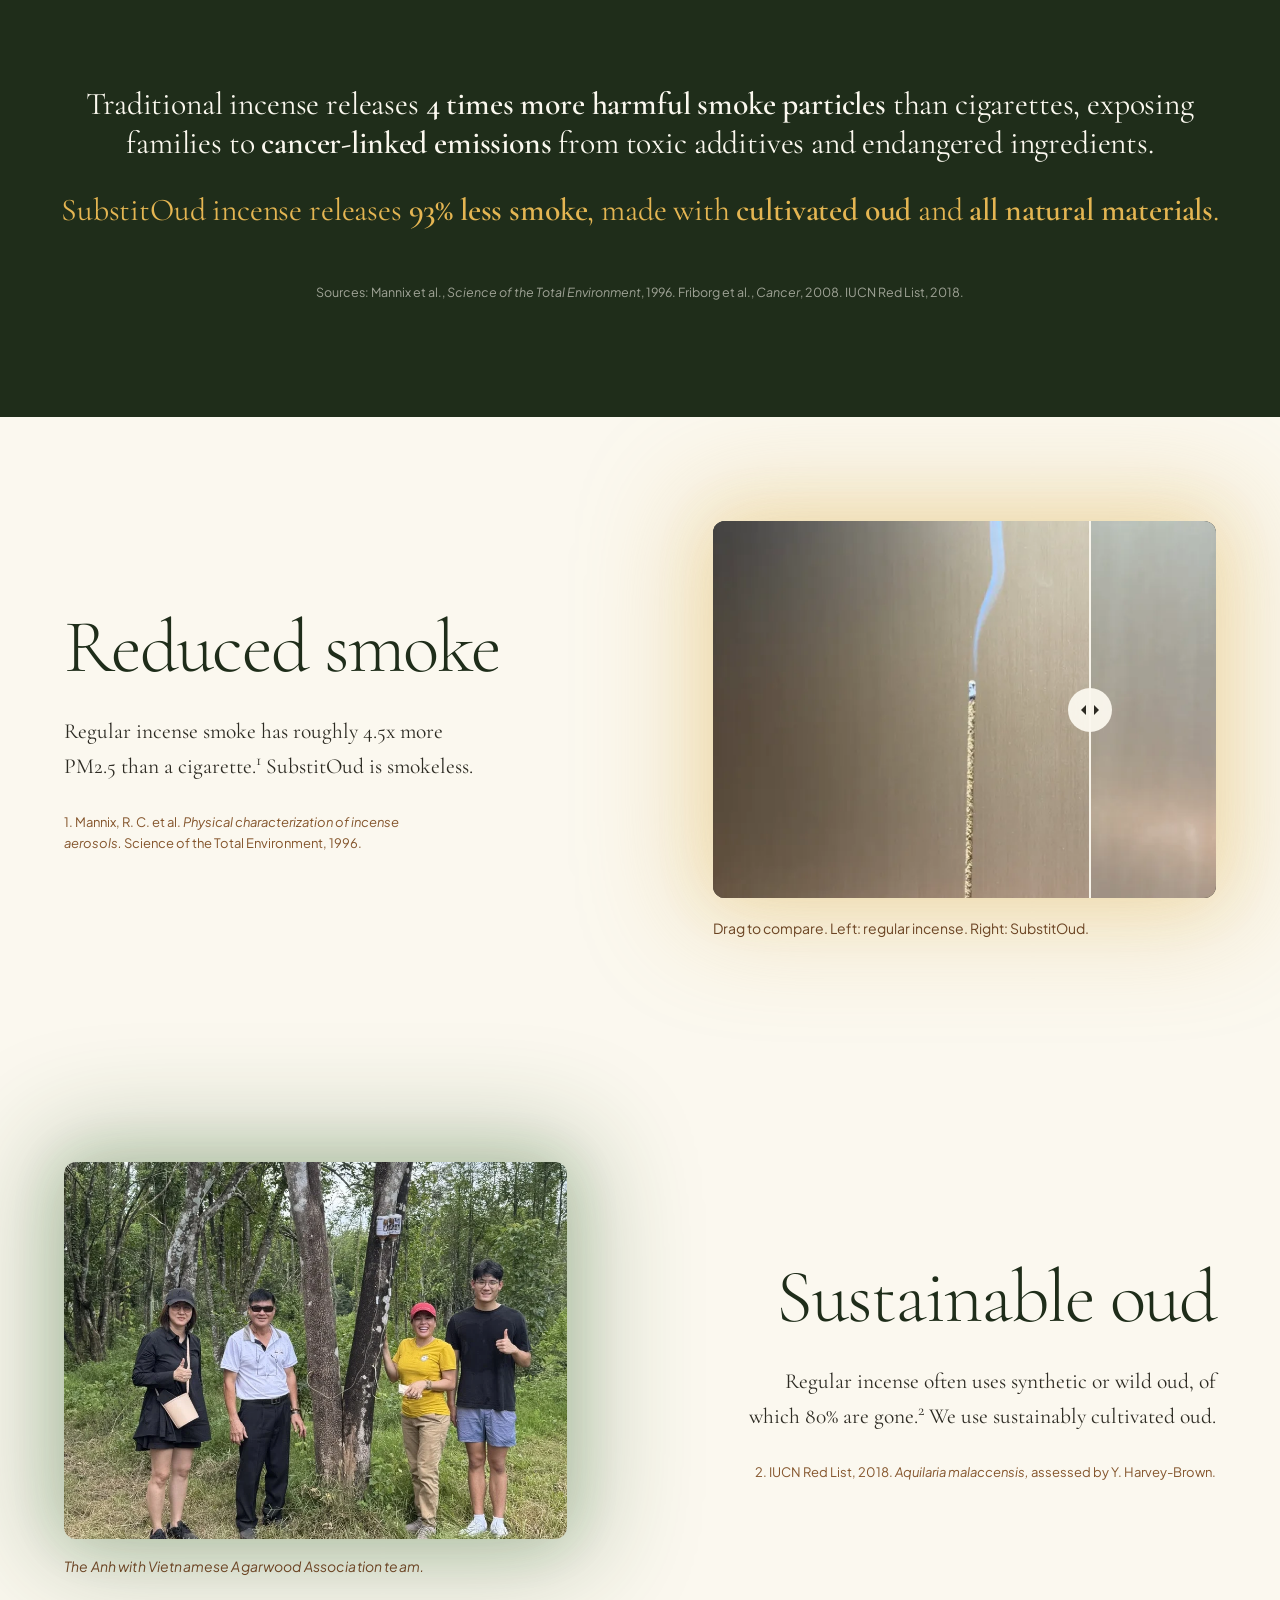
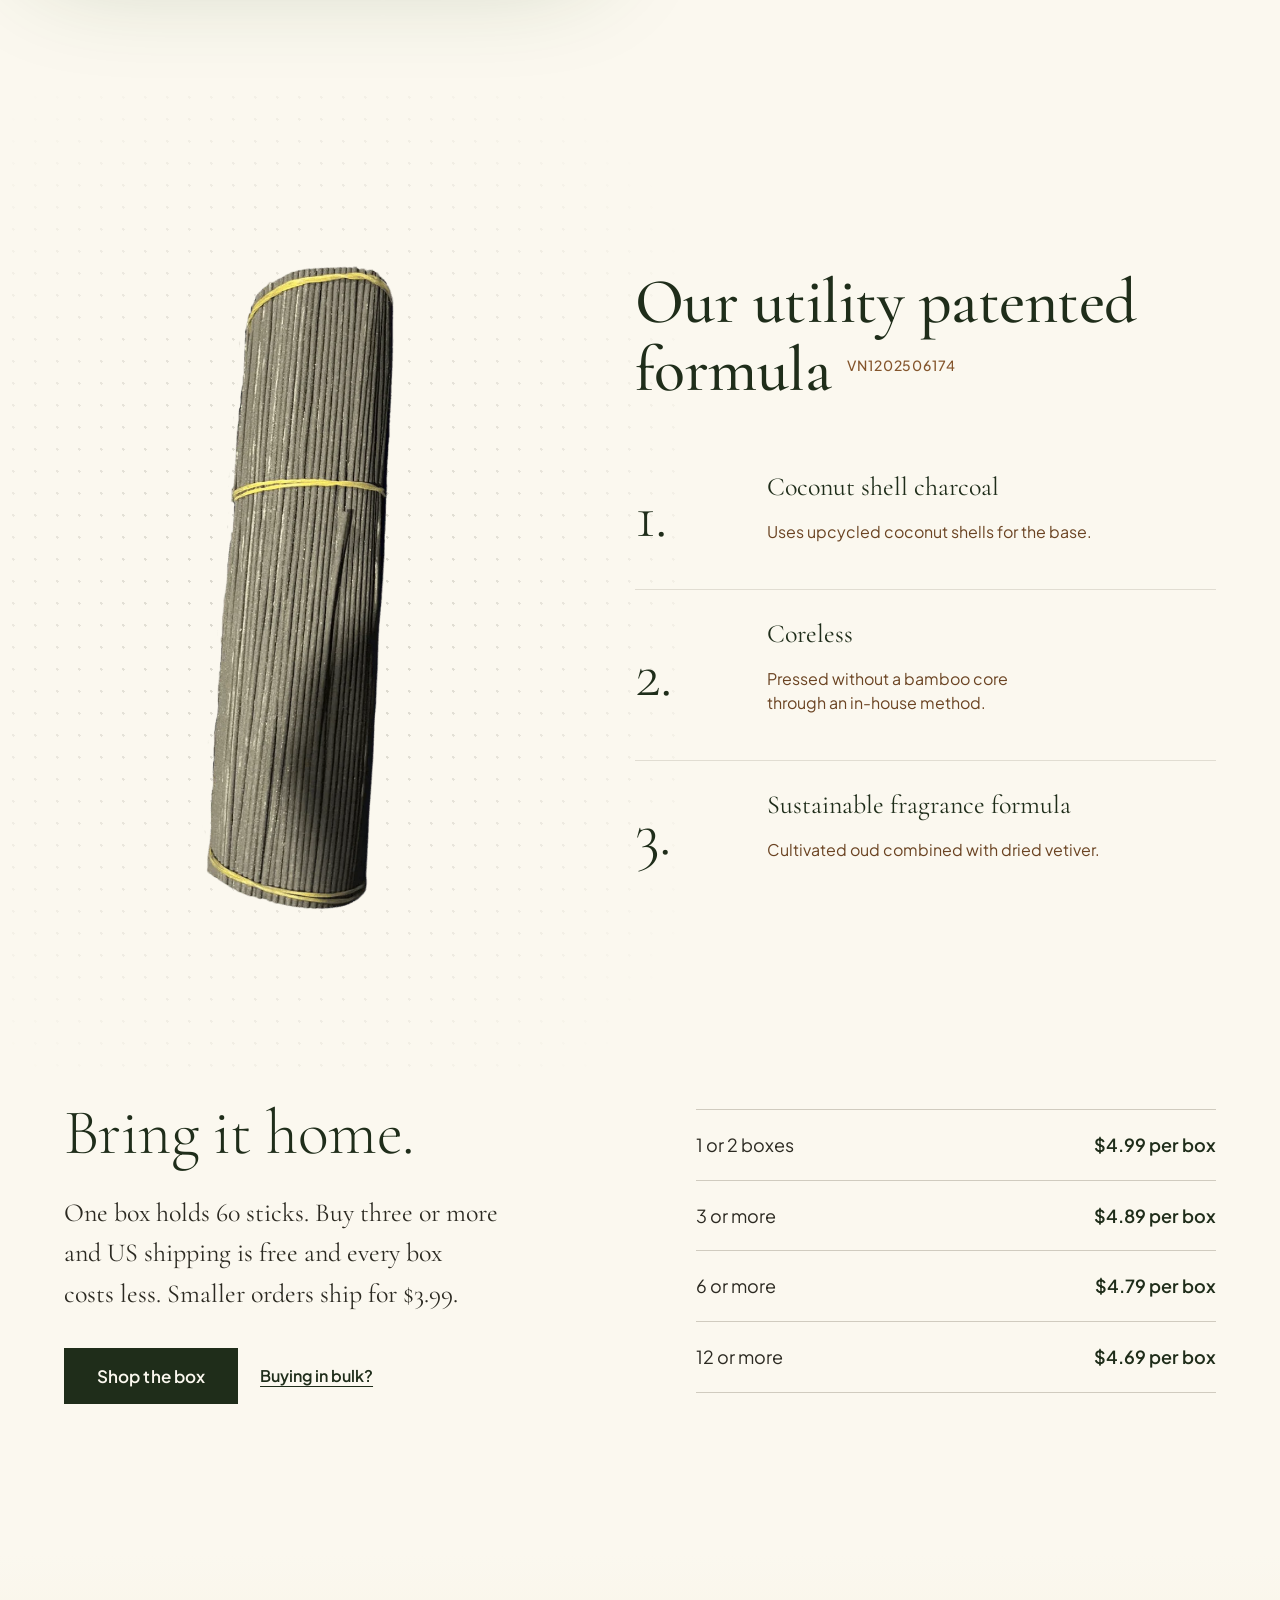
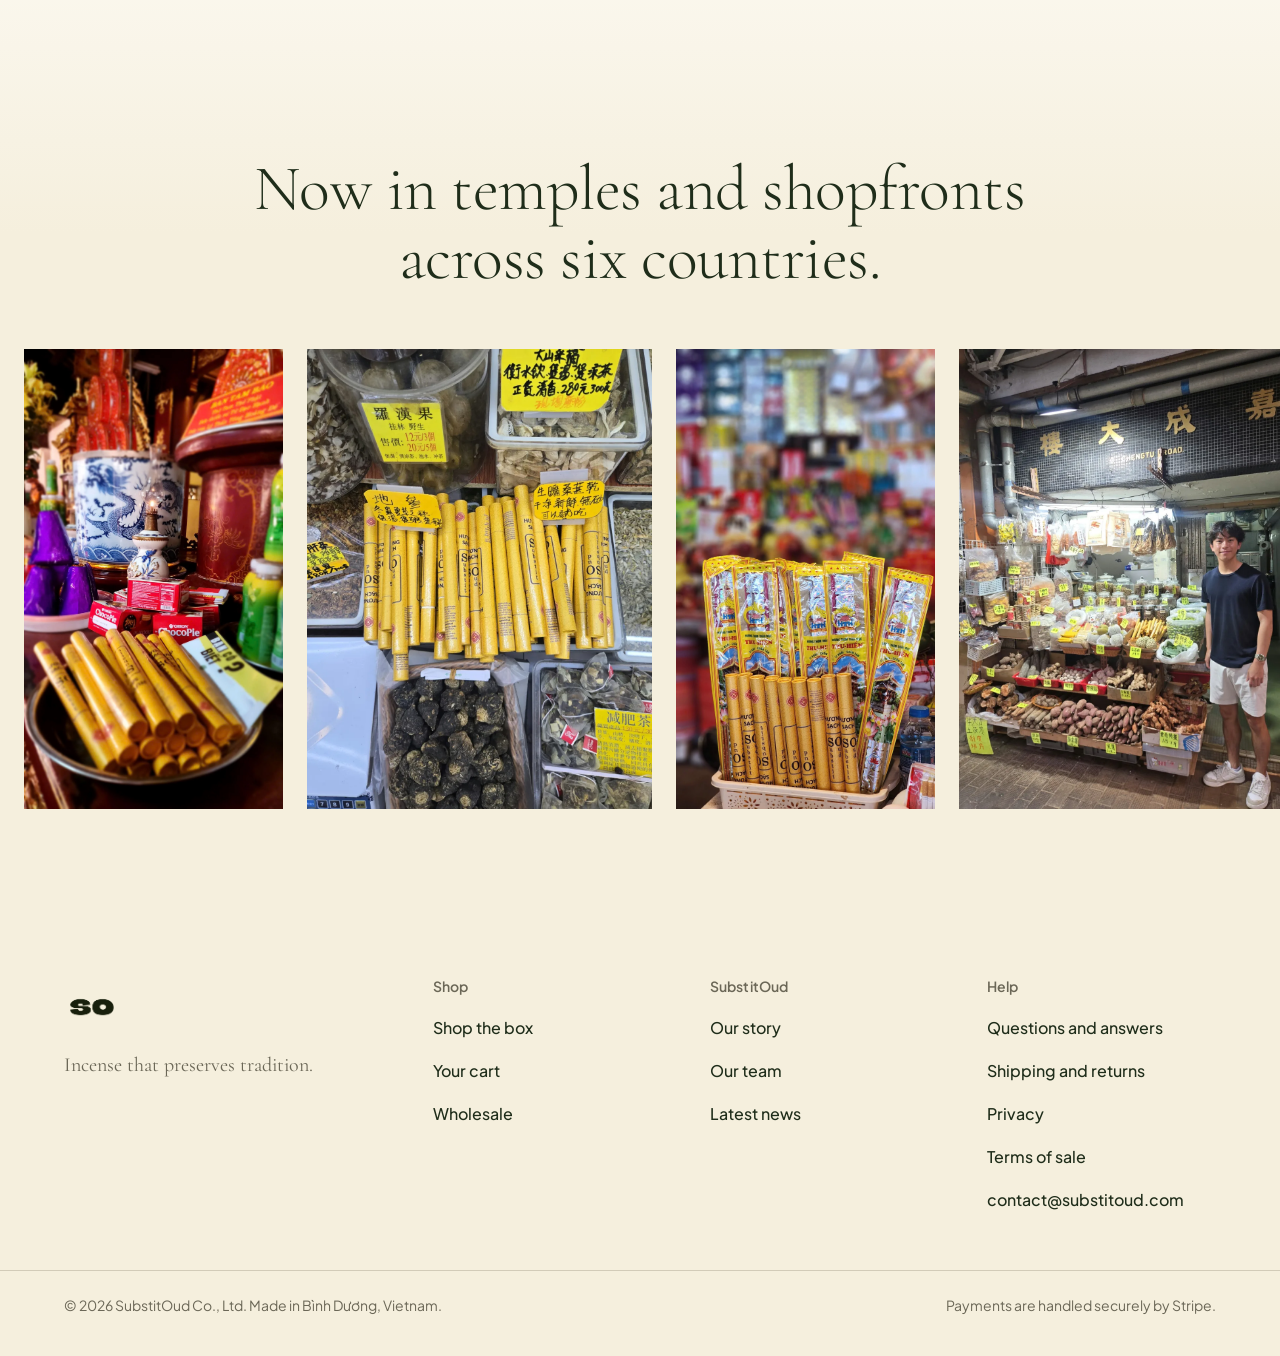
==== commit 127144f8: "Back to $3.99 shipping (the $2.99 change is on hold); remove the temporary transfer file Co-Authored" ====
--- a/index.html
+++ b/index.html
@@ -1528,7 +1528,7 @@
     <div class="home-shop-inner">
       <div class="home-shop-text">
         <h2 id="home-shop-head" class="h2 reveal">Bring it home.</h2>
-        <p class="body-large reveal reveal-d1">One box holds 60 sticks. Buy three or more and US shipping is free and every box costs less. Smaller orders ship for $2.99.</p>
+        <p class="body-large reveal reveal-d1">One box holds 60 sticks. Buy three or more and US shipping is free and every box costs less. Smaller orders ship for $3.99.</p>
         <div class="home-shop-actions reveal reveal-d2">
           <a class="so-btn so-btn--large" href="shop.html">Shop the box</a>
           <a class="home-shop-link" href="wholesale.html">Buying in bulk?</a>
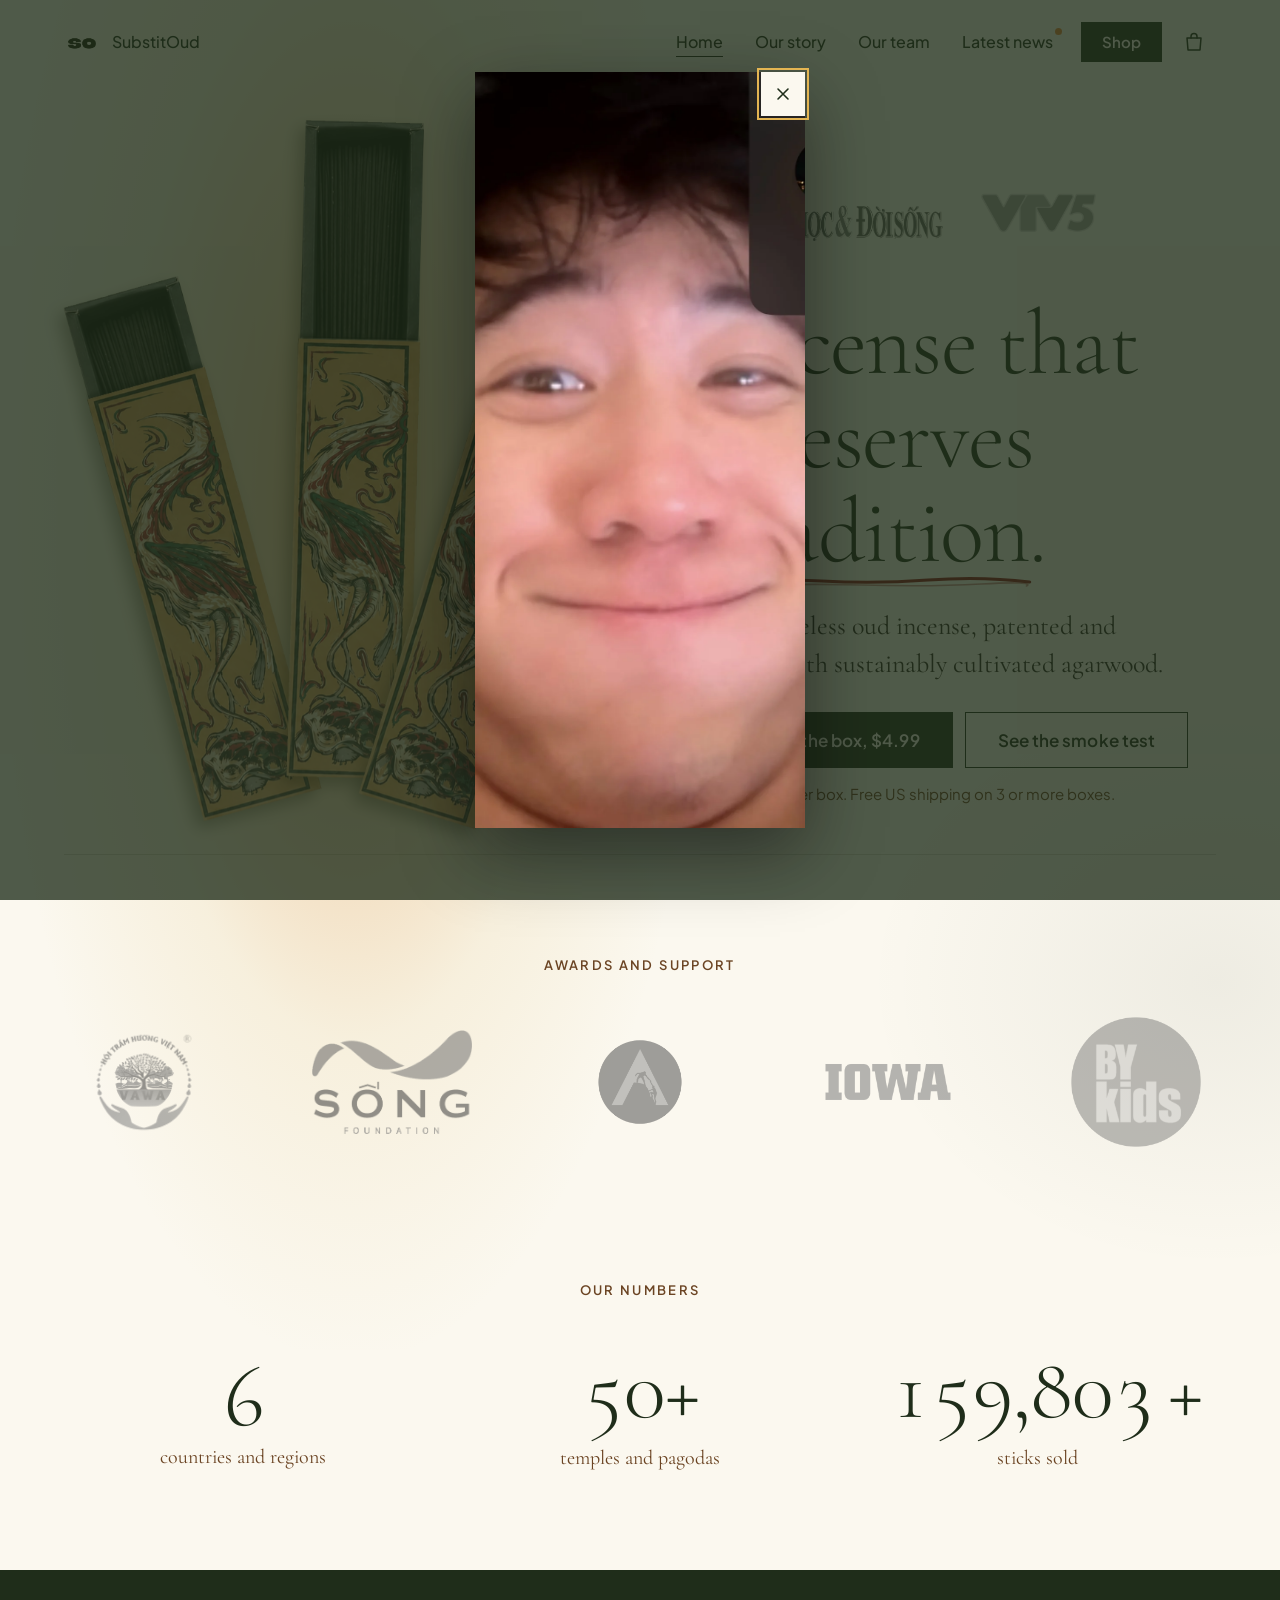
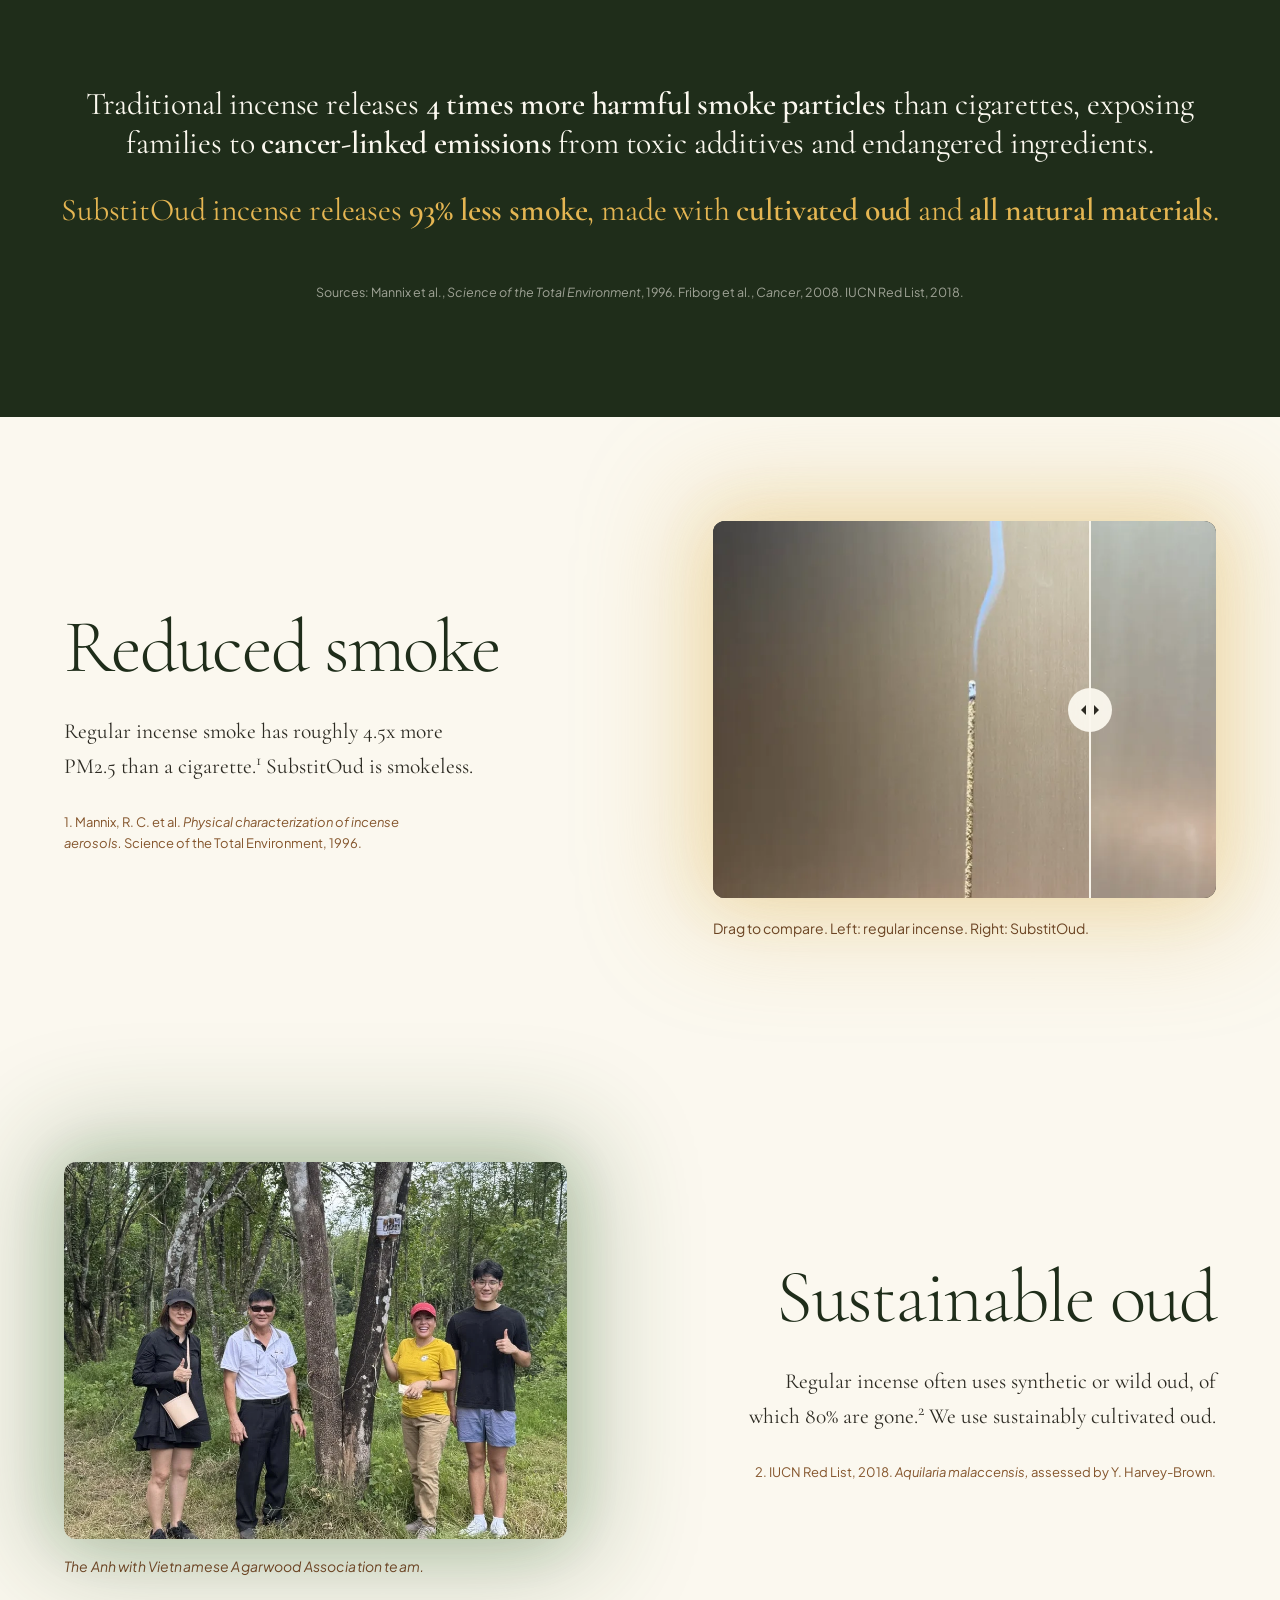
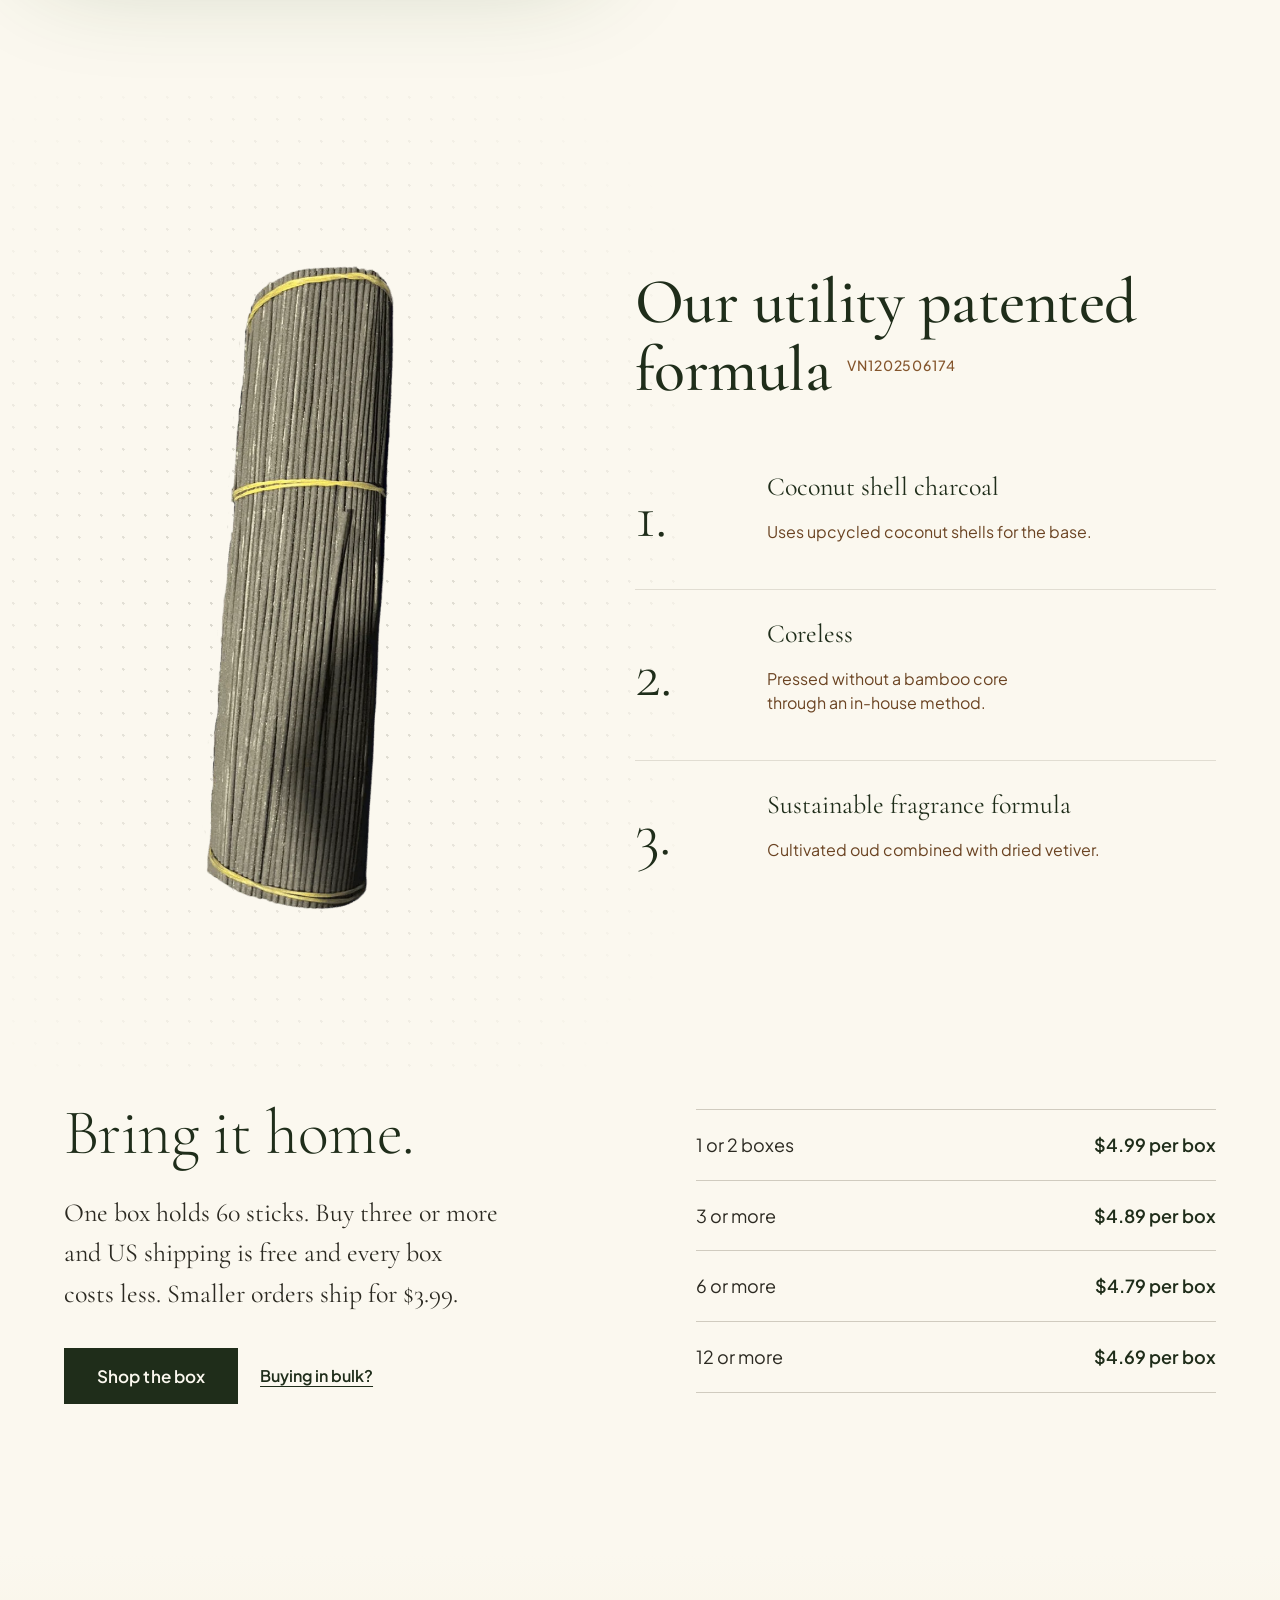
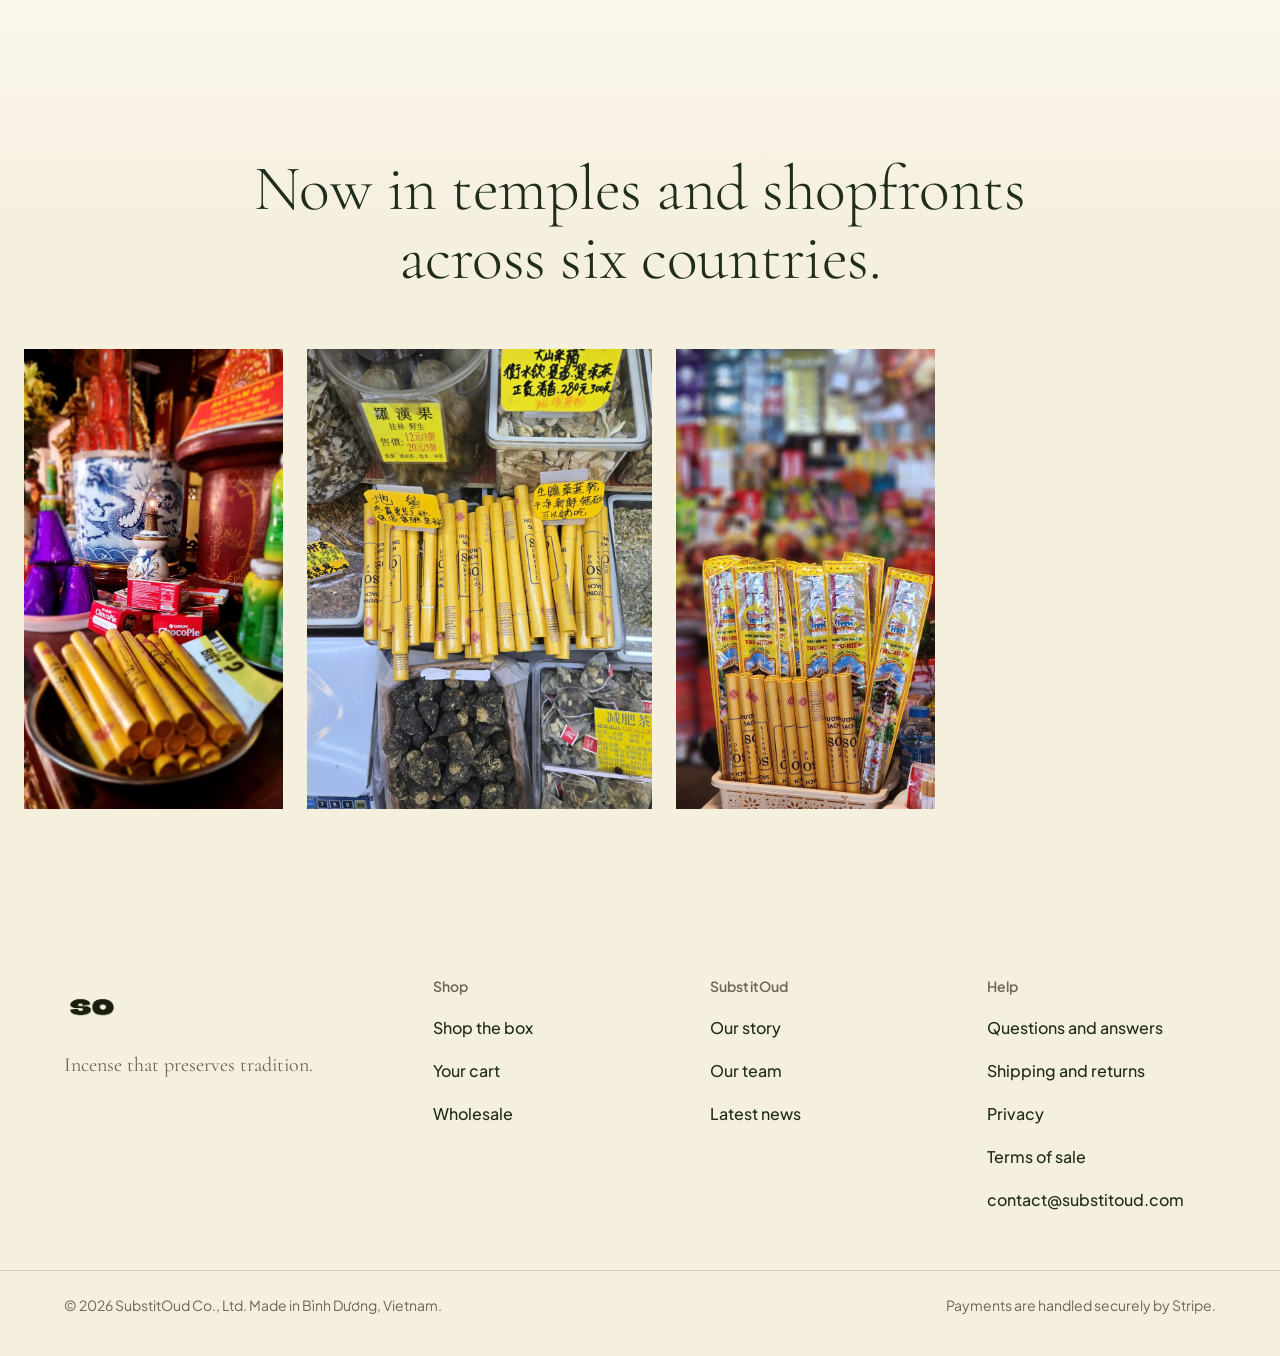
==== commit 988e97cc: "Home page: temporary photo pop-up, shown once per browser session Co-Authored-By: Claude Fable 5.2 <" ====
--- a/index.html
+++ b/index.html
@@ -1830,6 +1830,41 @@
       els.forEach(function (el) { io.observe(el); });
     }());
   </script>
+
+<!-- SO-POPUP: temporary home page pop-up -->
+<style>
+  .so-pop { position: fixed; inset: 0; z-index: 4000; display: flex; align-items: center; justify-content: center; padding: 24px; background: rgba(31, 45, 26, 0.78); }
+  .so-pop[hidden] { display: none; }
+  .so-pop-box { position: relative; line-height: 0; background: #FBF8EF; box-shadow: 0 24px 70px rgba(0, 0, 0, 0.45); }
+  .so-pop-box img { display: block; width: auto; height: auto; max-width: min(86vw, 520px); max-height: 84vh; max-height: 84svh; }
+  .so-pop-close { position: absolute; top: 0; right: 0; width: 44px; height: 44px; padding: 0; border: 0; background: #FBF8EF; color: #1F2D1A; cursor: pointer; display: flex; align-items: center; justify-content: center; }
+  .so-pop-close:hover { background: #E4B552; }
+  .so-pop-close:focus-visible { outline: 2px solid #E4B552; outline-offset: 2px; }
+</style>
+<div class="so-pop" id="so-pop" hidden>
+  <div class="so-pop-box" role="dialog" aria-modal="true" aria-label="Photo">
+    <img src="store/img/popup-photo.webp" alt="A close-up photo of a smiling face" width="761" height="1744" />
+    <button type="button" class="so-pop-close" aria-label="Close">
+      <svg viewBox="0 0 16 16" width="16" height="16" fill="none" stroke="currentColor" stroke-width="1.6" stroke-linecap="round" aria-hidden="true"><path d="M3 3l10 10M13 3L3 13"></path></svg>
+    </button>
+  </div>
+</div>
+<script>
+(function () {
+  var pop = document.getElementById('so-pop');
+  if (!pop) return;
+  try { if (sessionStorage.getItem('so_pop_seen')) return; sessionStorage.setItem('so_pop_seen', '1'); } catch (e) { /* storage blocked: show it anyway */ }
+  var btn = pop.querySelector('.so-pop-close'), before = document.activeElement;
+  function close() { pop.hidden = true; document.removeEventListener('keydown', onKey); if (before && before.focus) before.focus(); }
+  function onKey(e) { if (e.key === 'Escape') close(); if (e.key === 'Tab') { e.preventDefault(); btn.focus(); } }
+  pop.hidden = false;
+  btn.addEventListener('click', close);
+  pop.addEventListener('click', function (e) { if (e.target === pop) close(); });
+  document.addEventListener('keydown', onKey);
+  btn.focus();
+})();
+</script>
+<!-- /SO-POPUP -->
   <script src="store/store.js" defer></script>
 </body>
 </html>
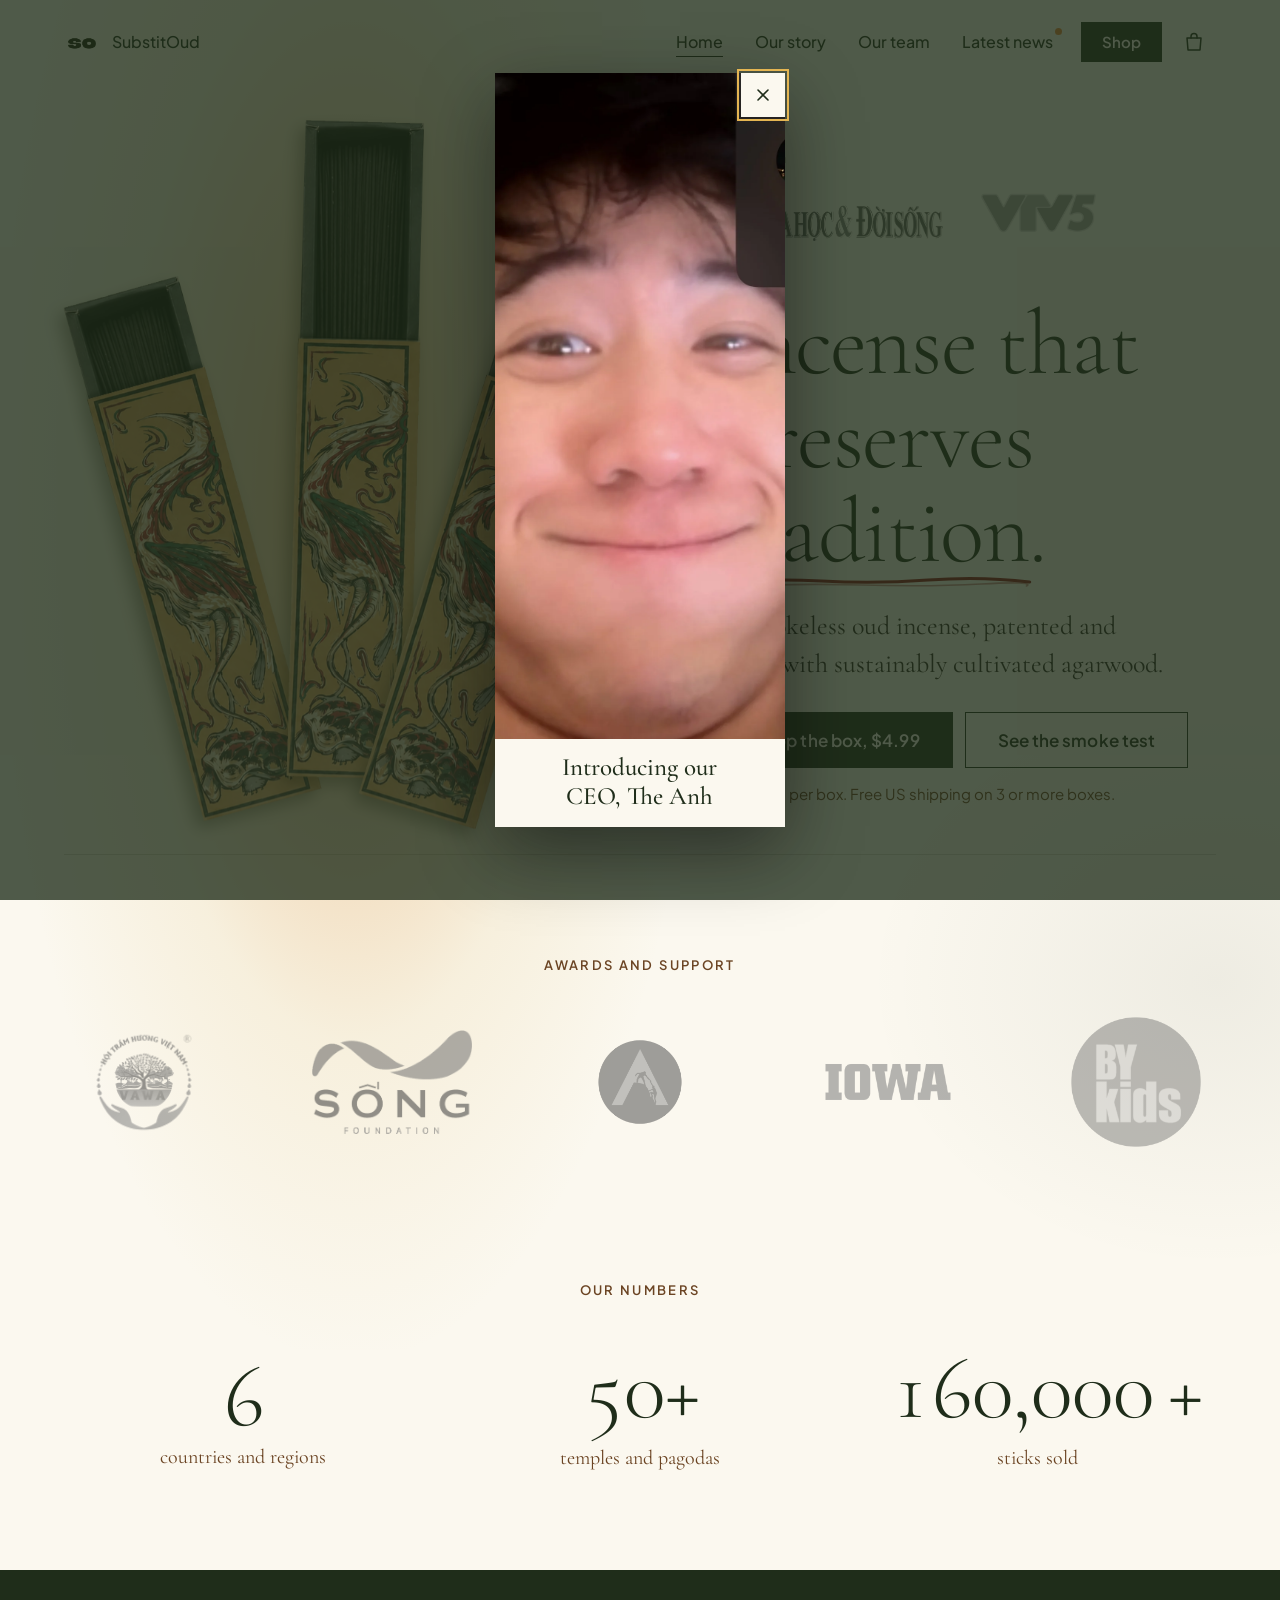
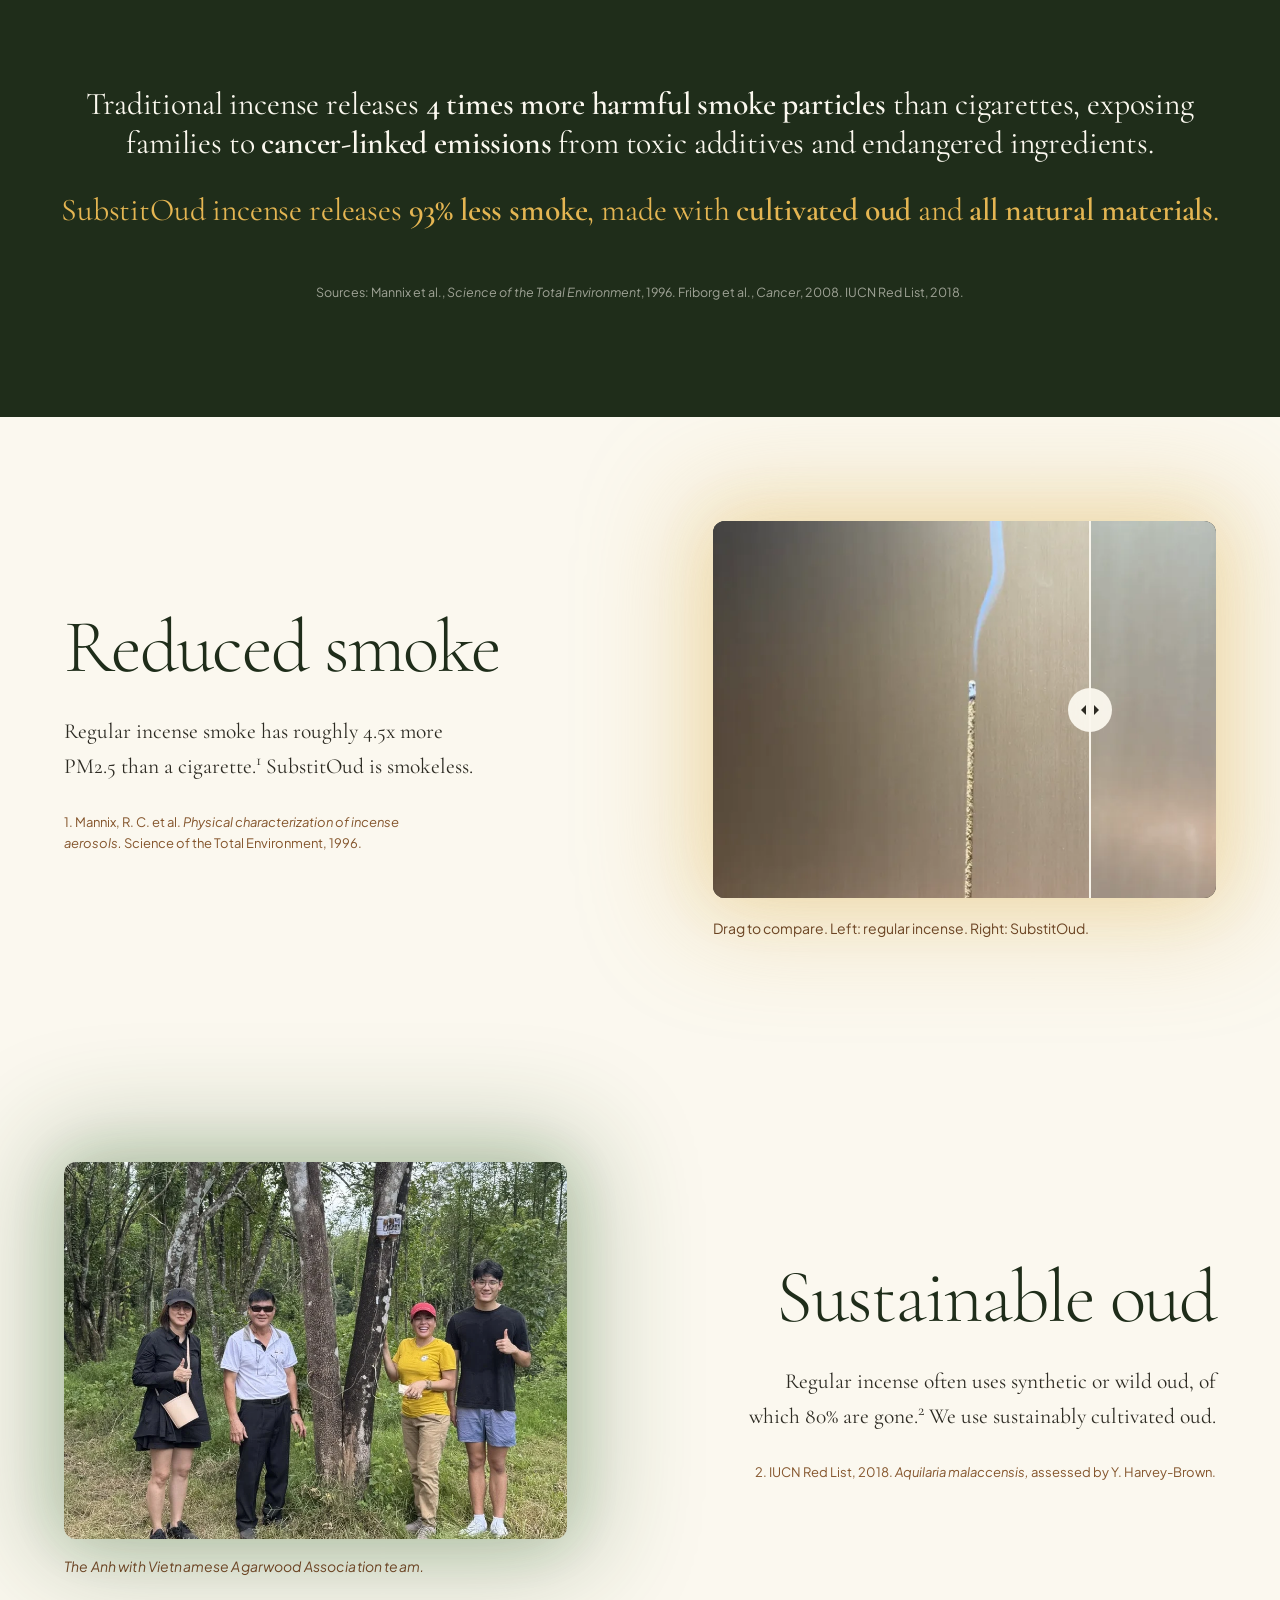
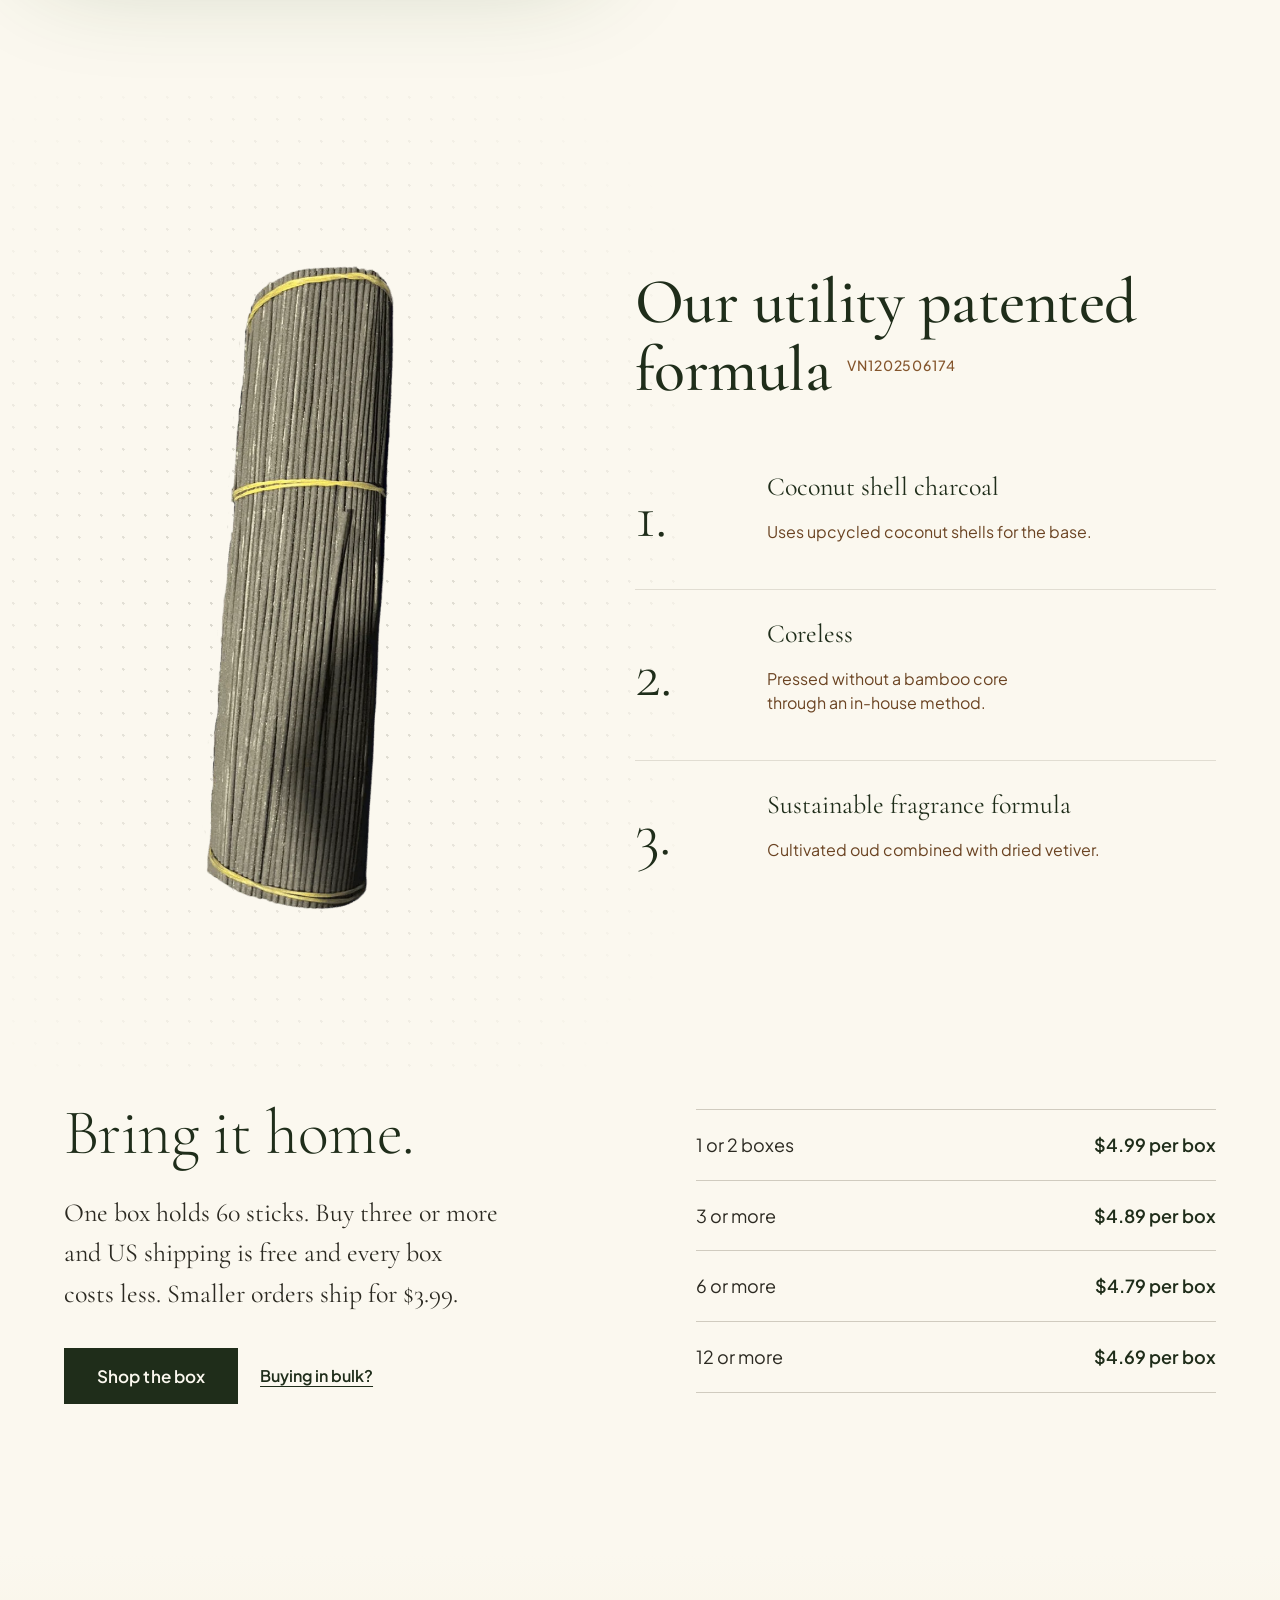
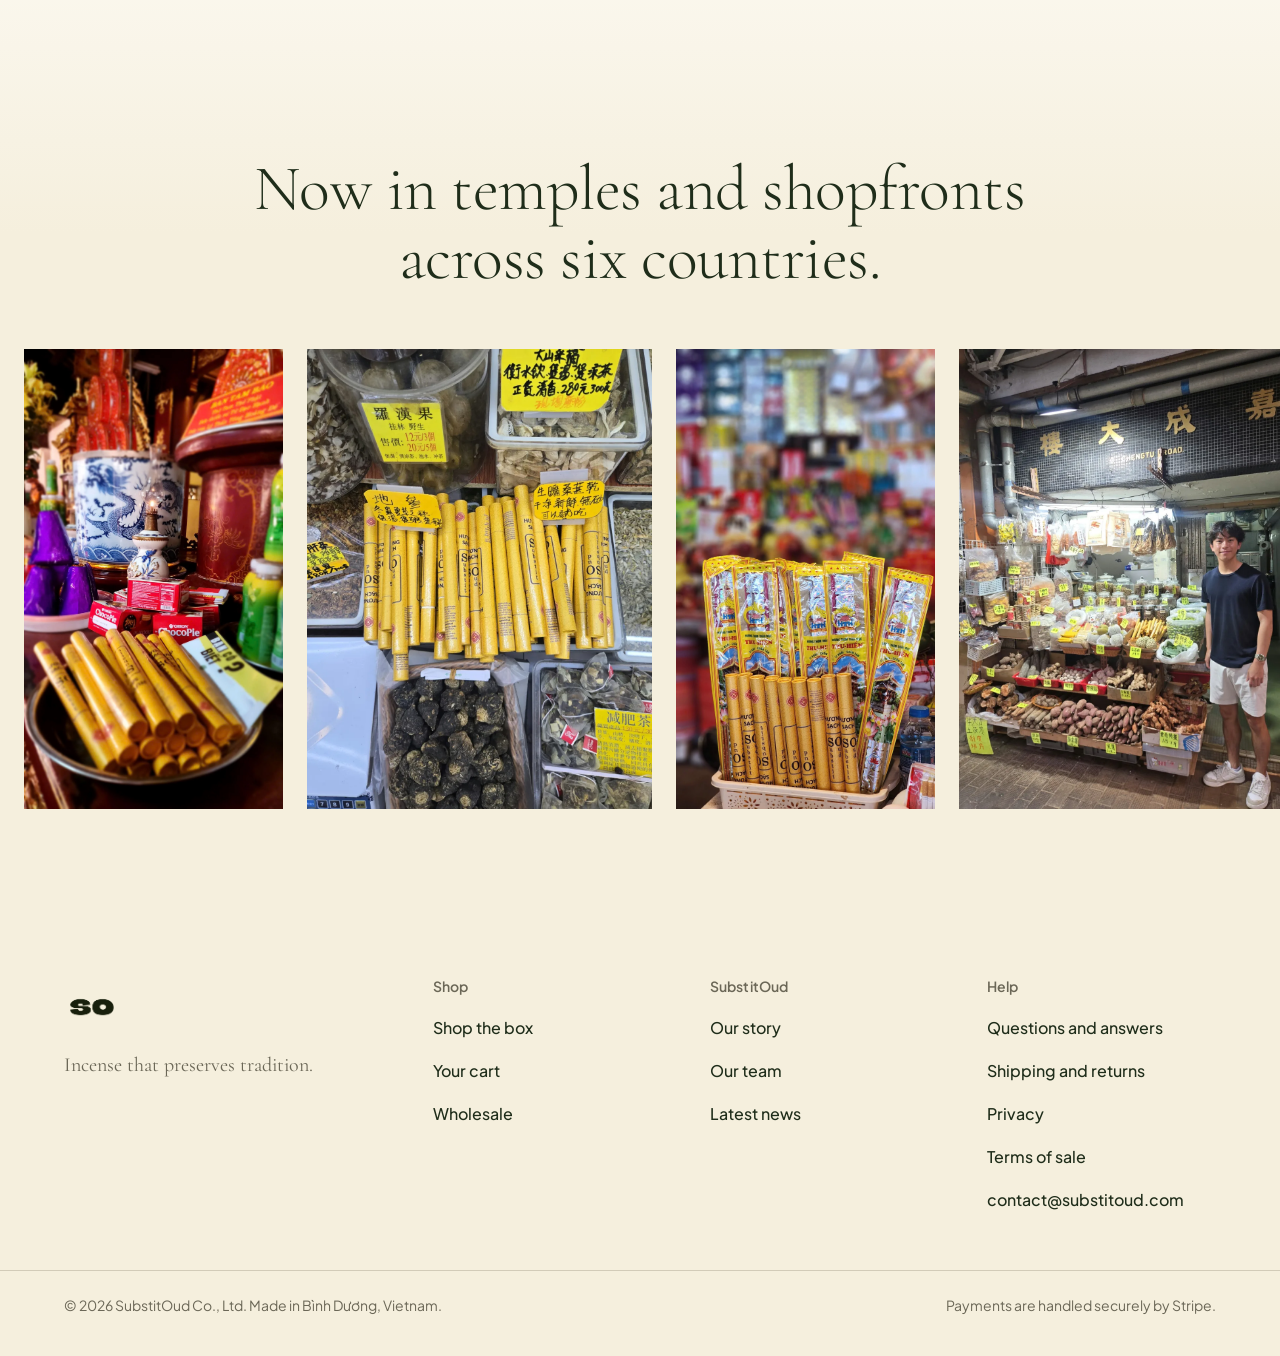
==== commit 49d8485c: "Pop-up caption: Introducing our CEO, The Anh Co-Authored-By: Claude Fable 5.2 <noreply@anthropic.com" ====
--- a/index.html
+++ b/index.html
@@ -1835,15 +1835,17 @@
 <style>
   .so-pop { position: fixed; inset: 0; z-index: 4000; display: flex; align-items: center; justify-content: center; padding: 24px; background: rgba(31, 45, 26, 0.78); }
   .so-pop[hidden] { display: none; }
-  .so-pop-box { position: relative; line-height: 0; background: #FBF8EF; box-shadow: 0 24px 70px rgba(0, 0, 0, 0.45); }
-  .so-pop-box img { display: block; width: auto; height: auto; max-width: min(86vw, 520px); max-height: 84vh; max-height: 84svh; }
+  .so-pop-box { position: relative; display: flex; flex-direction: column; background: #FBF8EF; box-shadow: 0 24px 70px rgba(0, 0, 0, 0.45); }
+  .so-pop-box img { display: block; width: auto; height: auto; max-width: min(86vw, 520px); max-height: 74vh; max-height: 74svh; }
+  .so-pop-caption { margin: 0; padding: 14px 16px 16px; width: 0; min-width: 100%; box-sizing: border-box; text-align: center; font-family: 'Cormorant Garamond', Georgia, serif; font-size: 25px; font-weight: 500; line-height: 1.15; color: #1F2D1A; text-wrap: balance; }
   .so-pop-close { position: absolute; top: 0; right: 0; width: 44px; height: 44px; padding: 0; border: 0; background: #FBF8EF; color: #1F2D1A; cursor: pointer; display: flex; align-items: center; justify-content: center; }
   .so-pop-close:hover { background: #E4B552; }
   .so-pop-close:focus-visible { outline: 2px solid #E4B552; outline-offset: 2px; }
 </style>
 <div class="so-pop" id="so-pop" hidden>
-  <div class="so-pop-box" role="dialog" aria-modal="true" aria-label="Photo">
-    <img src="store/img/popup-photo.webp" alt="A close-up photo of a smiling face" width="761" height="1744" />
+  <div class="so-pop-box" role="dialog" aria-modal="true" aria-labelledby="so-pop-caption">
+    <img src="store/img/popup-photo.webp" alt="The Anh smiling in a close-up photo" width="761" height="1744" />
+    <p class="so-pop-caption" id="so-pop-caption">Introducing our CEO, The Anh</p>
     <button type="button" class="so-pop-close" aria-label="Close">
       <svg viewBox="0 0 16 16" width="16" height="16" fill="none" stroke="currentColor" stroke-width="1.6" stroke-linecap="round" aria-hidden="true"><path d="M3 3l10 10M13 3L3 13"></path></svg>
     </button>
